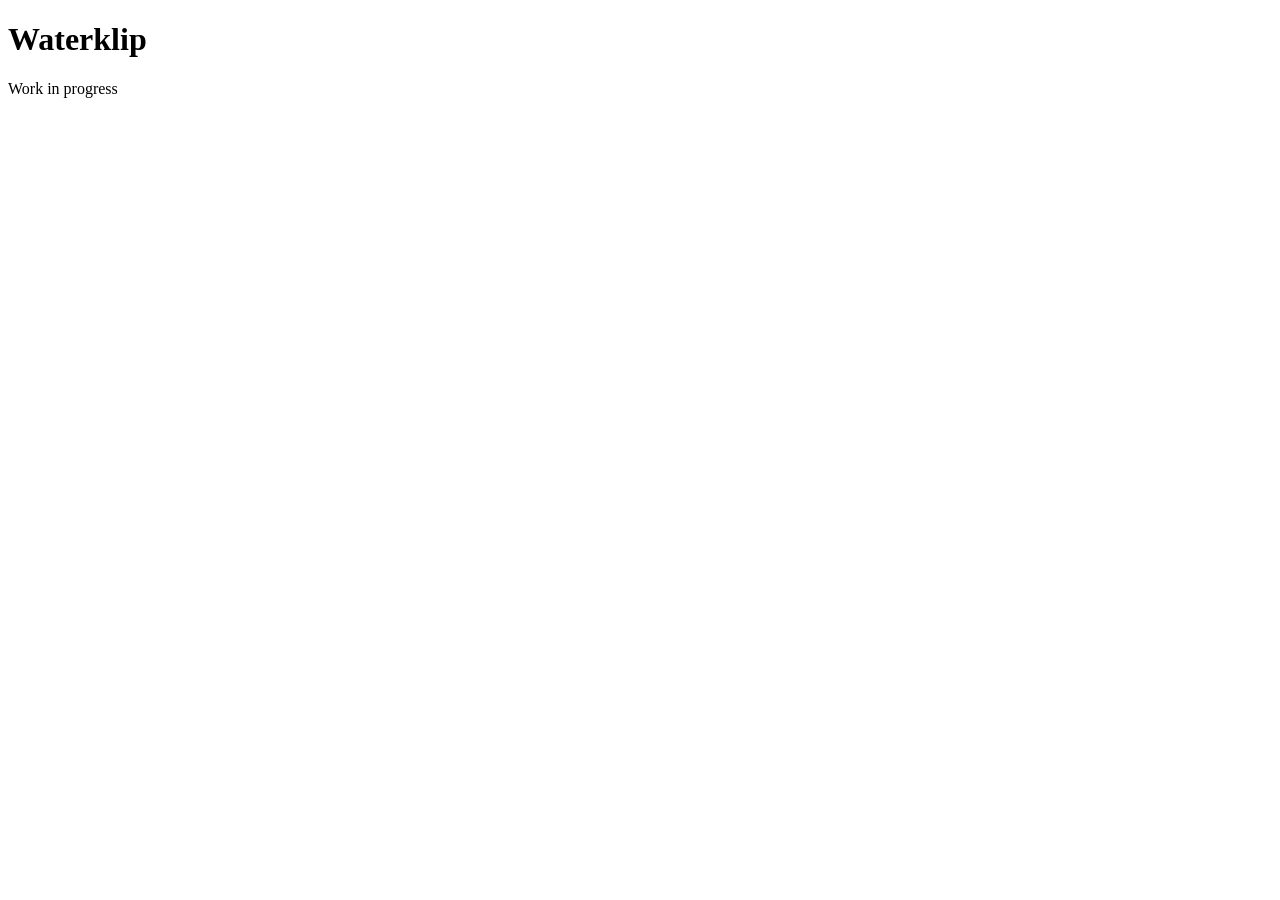
==== index.html @ 40b5c108 "Add initial WIP index page" ====
<!DOCTYPE html>
<html lang="en">
<head>
    <meta charset="UTF-8">
    <meta name="viewport" content="width=device-width, initial-scale=1.0">
    <title>Waterklip</title>
</head>
<body>
    <h1>Waterklip</h1>
    <p>Work in progress</p>
</body>
</html>
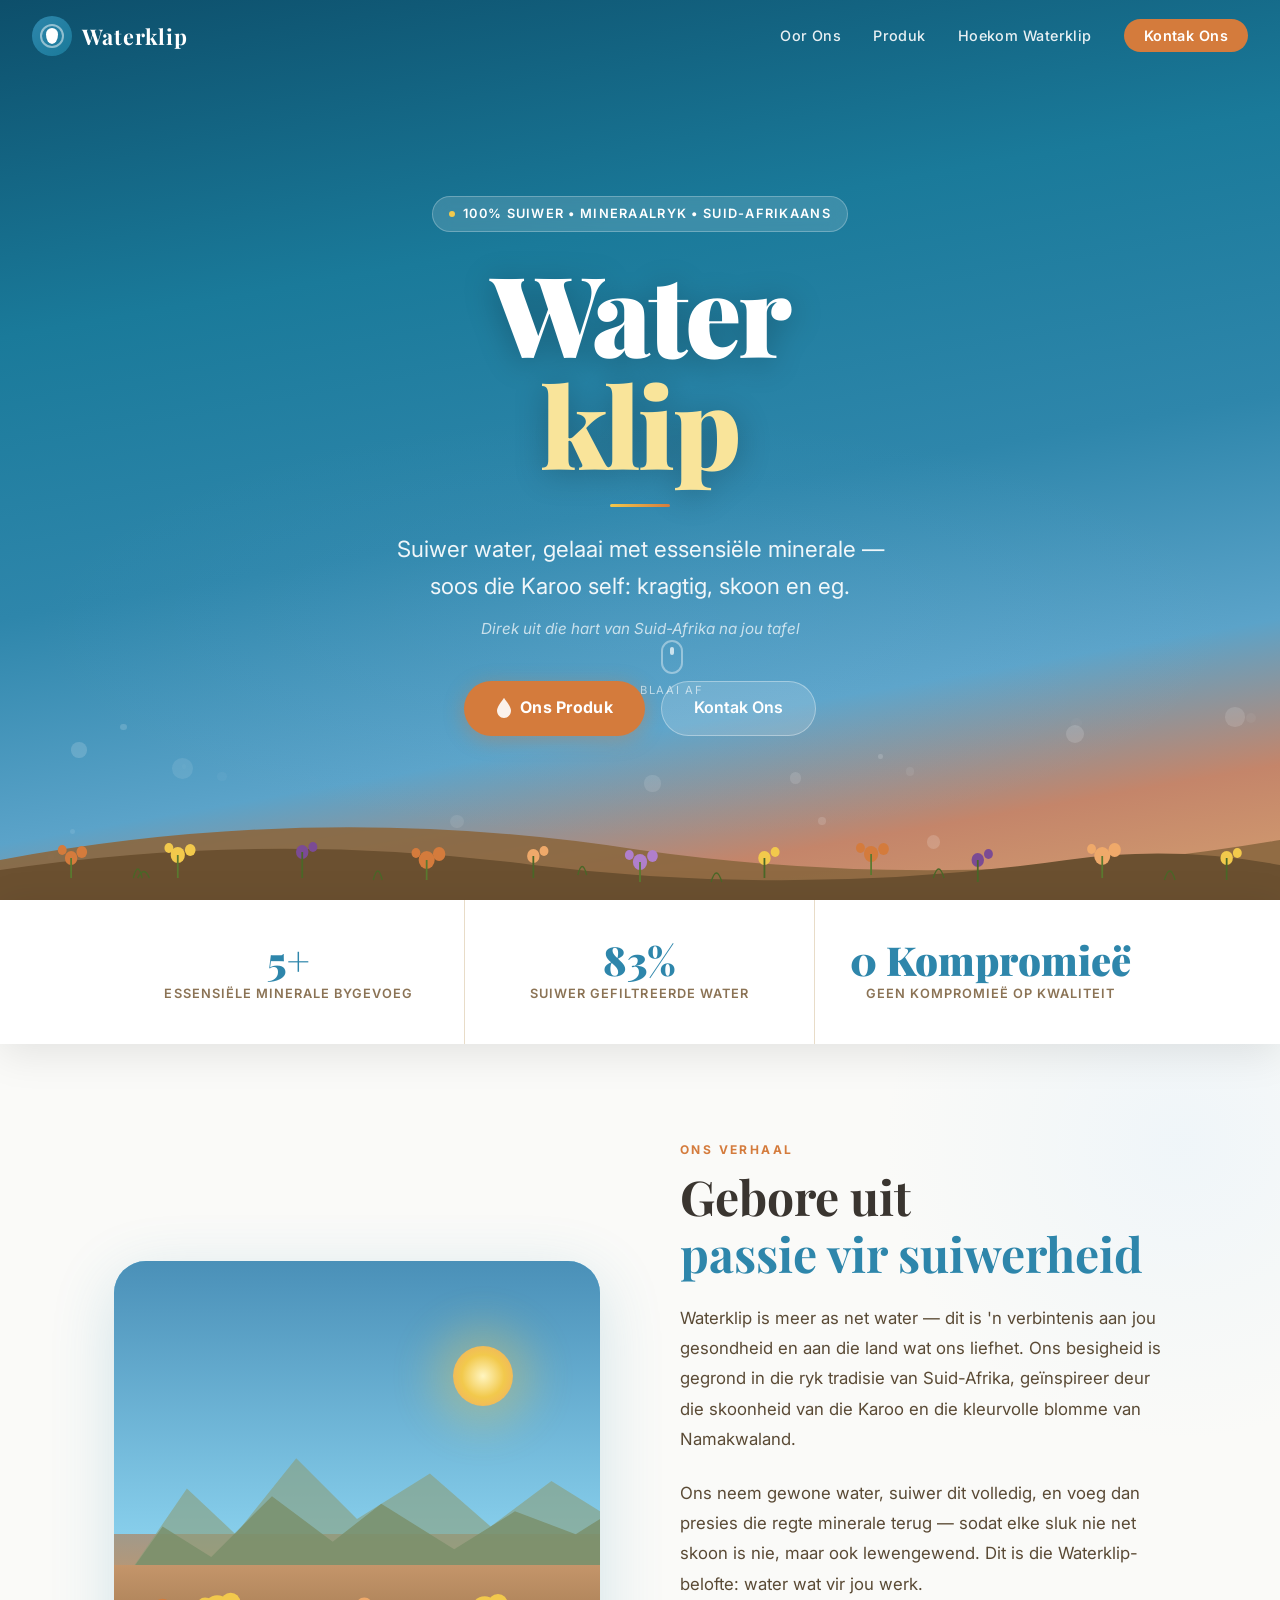
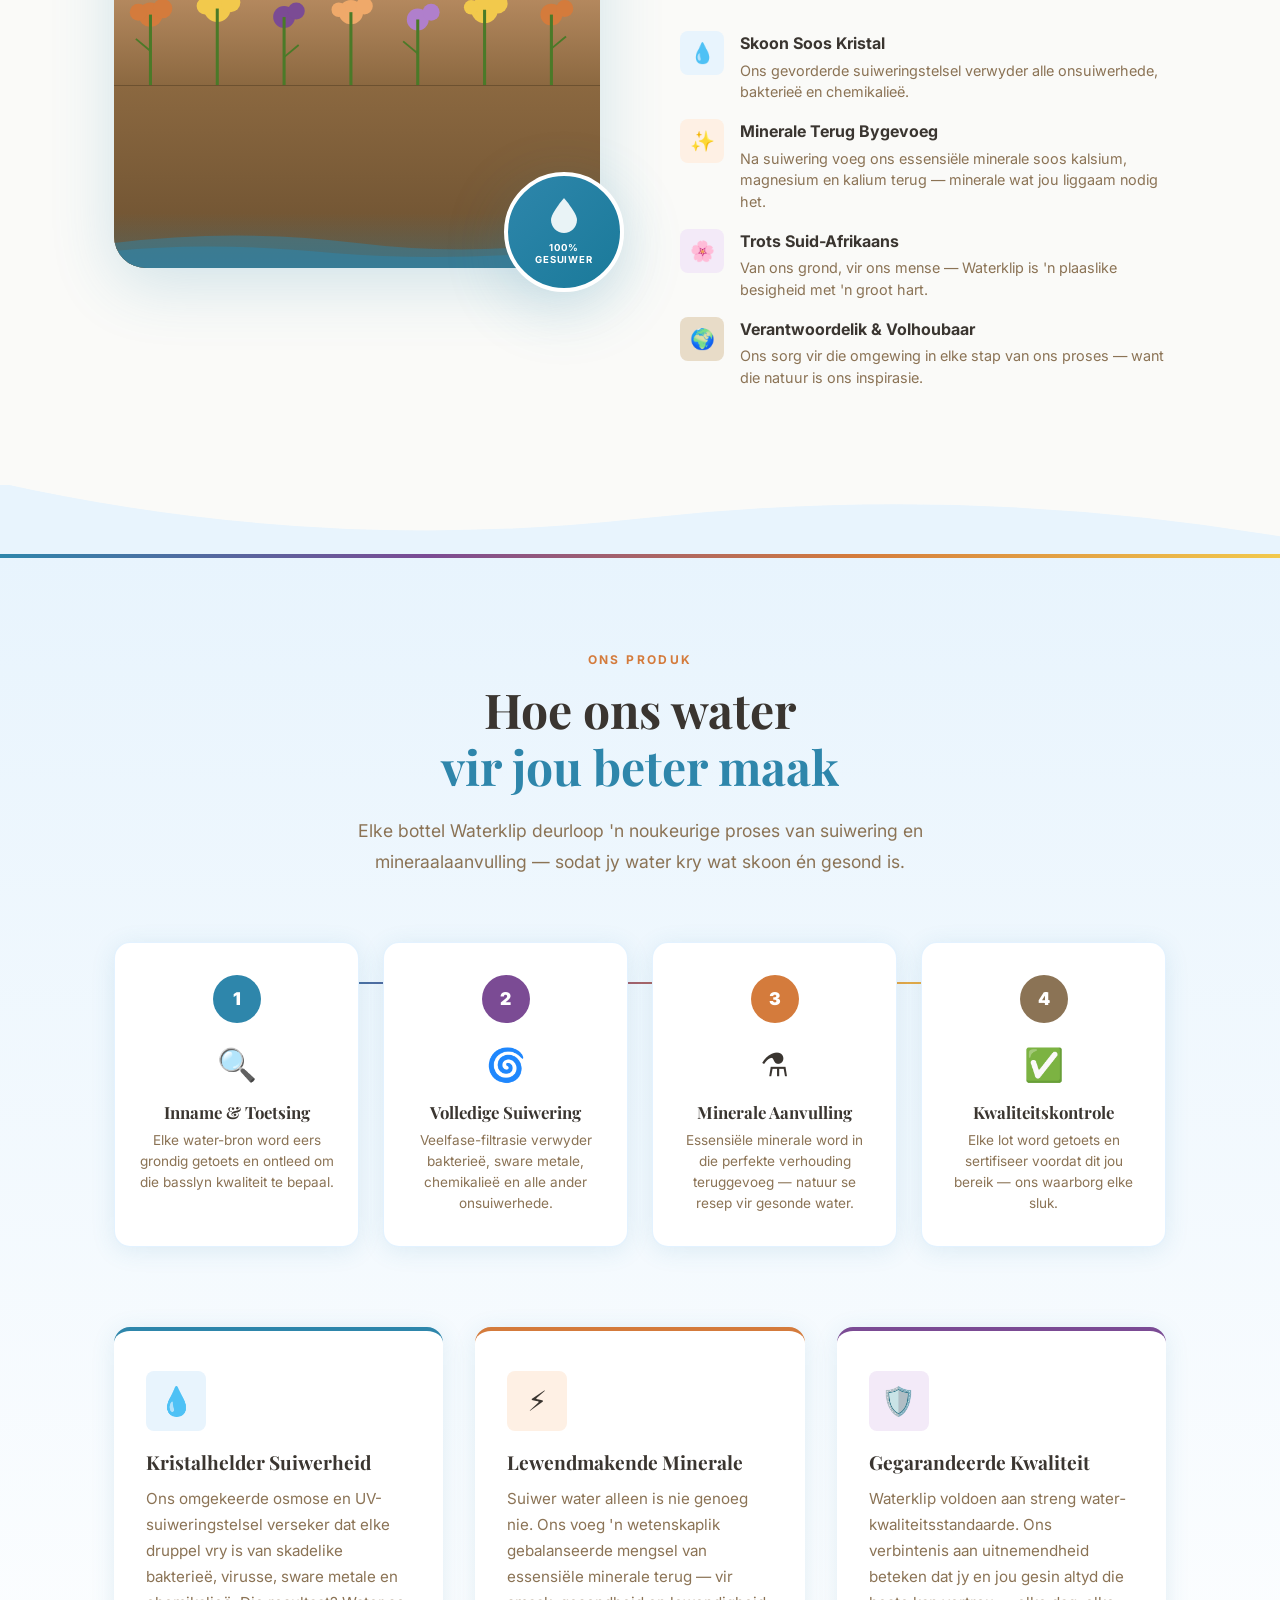
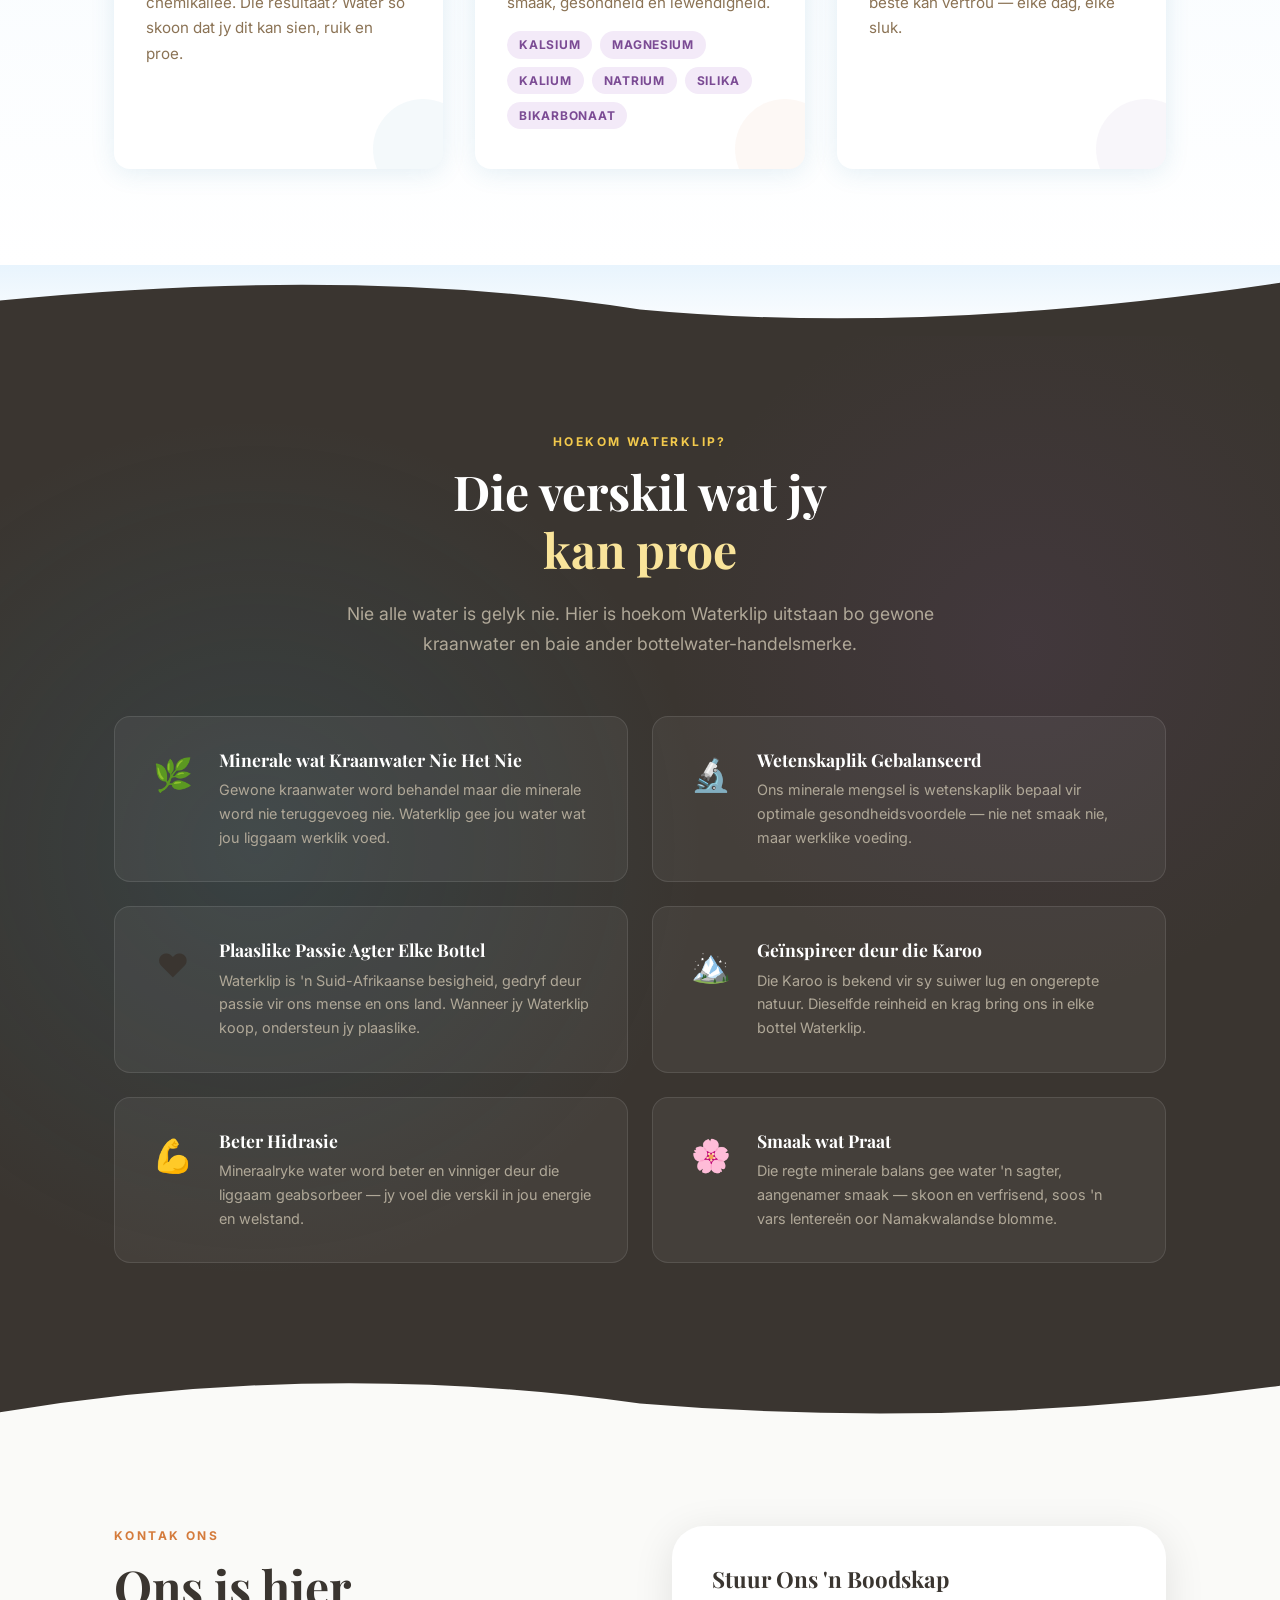
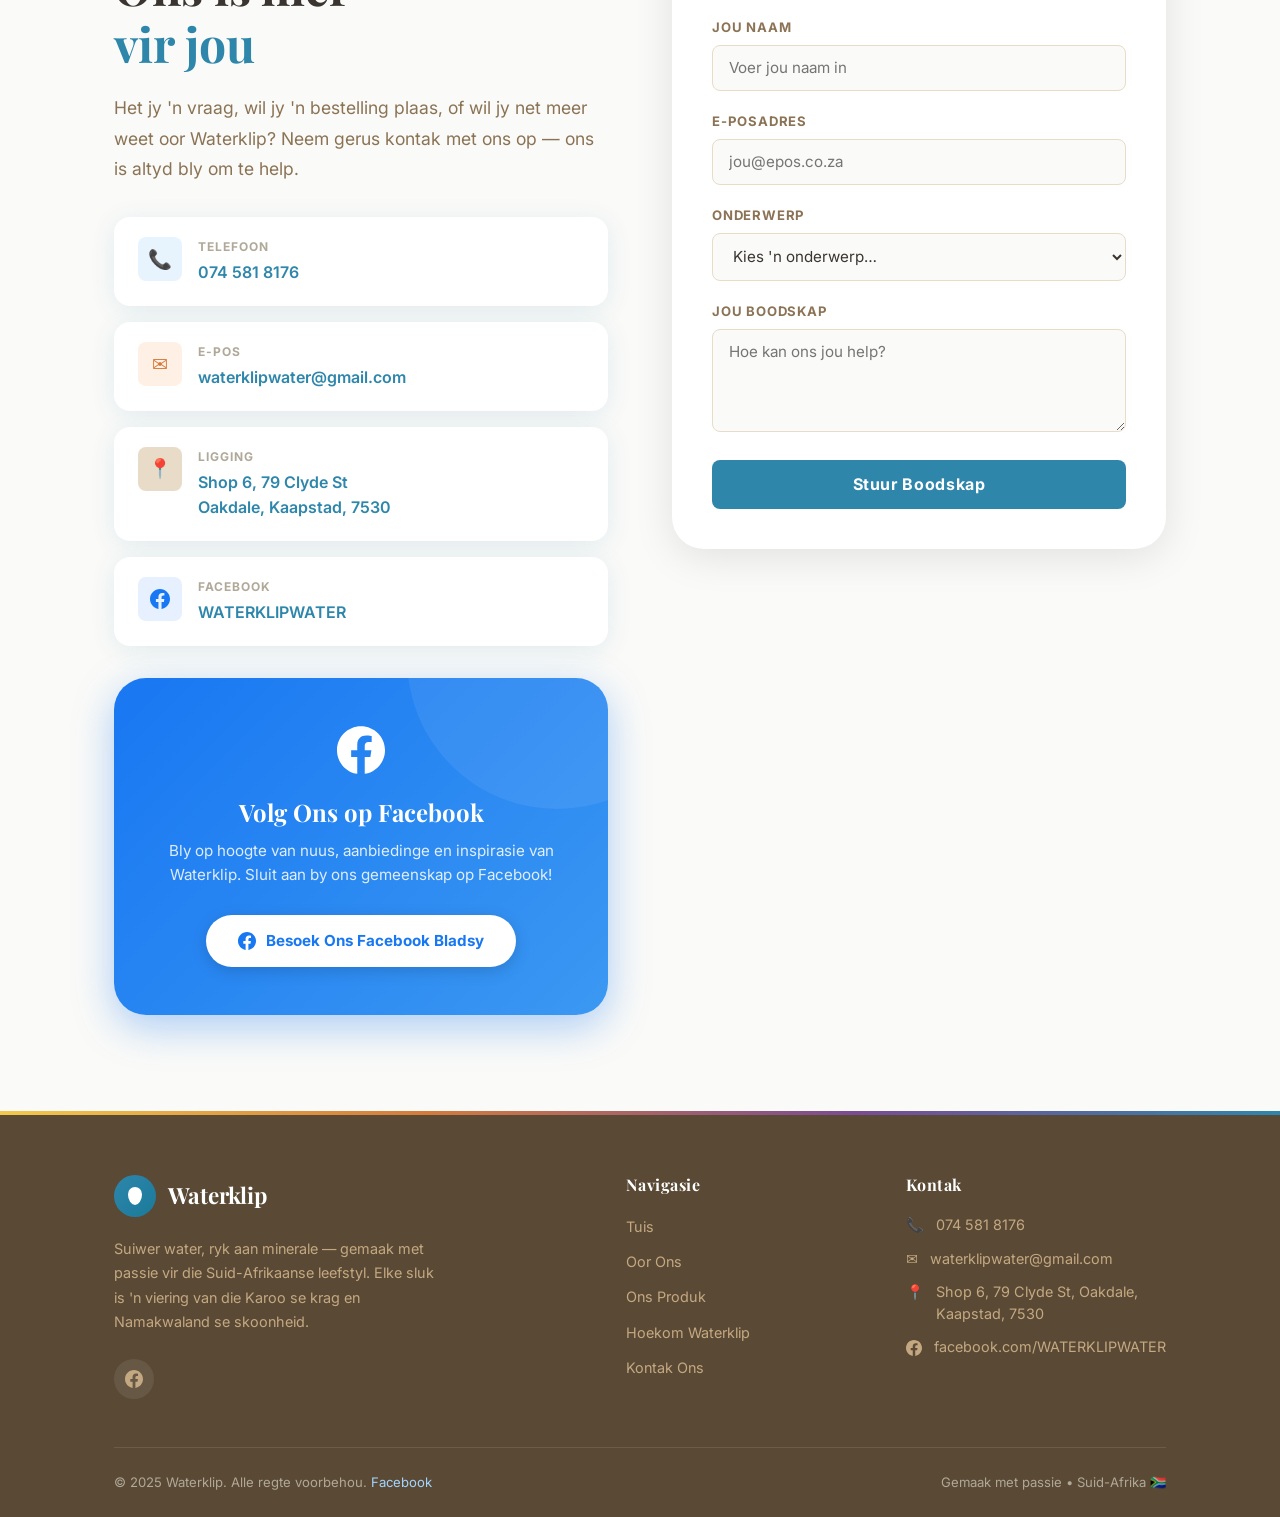
==== commit 44e6580c: "Build first draft of Waterklip website Complete single-page site with Namaqualand/Karoo-inspired des" ====
--- a/index.html
+++ b/index.html
@@ -1,12 +1,900 @@
 <!DOCTYPE html>
-<html lang="en">
+<html lang="af">
 <head>
-    <meta charset="UTF-8">
-    <meta name="viewport" content="width=device-width, initial-scale=1.0">
-    <title>Waterklip</title>
+  <meta charset="UTF-8" />
+  <meta name="viewport" content="width=device-width, initial-scale=1.0" />
+  <meta name="description" content="Waterklip — Suiwer, mineraalryke drinkwater direk uit die hart van Suid-Afrika. Ons suiwer jou water én voeg essensiële minerale terug." />
+  <meta name="keywords" content="Waterklip, suiwer water, drinkwater, mineraalwater, Suid-Afrika" />
+  <meta property="og:title" content="Waterklip — Suiwer Water, Ryk aan Minerale" />
+  <meta property="og:description" content="Suiwer, mineraalryke drinkwater met die skoonheid van die Karoo en Namakwaland in elke sluk." />
+  <meta property="og:type" content="website" />
+  <meta property="og:url" content="https://www.facebook.com/WATERKLIPWATER/" />
+  <title>Waterklip — Suiwer Water, Ryk aan Minerale</title>
+
+  <!-- Google Fonts: Playfair Display + Inter -->
+  <link rel="preconnect" href="https://fonts.googleapis.com" />
+  <link rel="preconnect" href="https://fonts.gstatic.com" crossorigin />
+  <link href="https://fonts.googleapis.com/css2?family=Playfair+Display:wght@700;900&family=Inter:wght@400;500;600;700&display=swap" rel="stylesheet" />
+
+  <link rel="stylesheet" href="styles.css" />
 </head>
+
 <body>
-    <h1>Waterklip</h1>
-    <p>Work in progress</p>
+
+  <!-- ============================================================
+       NAVIGATION
+       ============================================================ -->
+  <header role="banner">
+    <nav class="nav" aria-label="Hoofnavigasie">
+      <a href="#tuis" class="nav-logo" aria-label="Waterklip tuis">
+        <div class="nav-logo-mark" aria-hidden="true">
+          <div class="nav-logo-drop"></div>
+        </div>
+        <span class="nav-logo-text">Waterklip</span>
+      </a>
+
+      <ul class="nav-links" role="list">
+        <li><a href="#oor-ons">Oor Ons</a></li>
+        <li><a href="#produk">Produk</a></li>
+        <li><a href="#hoekom">Hoekom Waterklip</a></li>
+        <li><a href="#kontak" class="nav-cta">Kontak Ons</a></li>
+      </ul>
+
+      <button
+        class="nav-hamburger"
+        aria-label="Maak kieslys oop"
+        aria-expanded="false"
+        aria-controls="nav-drawer"
+      >
+        <span></span>
+        <span></span>
+        <span></span>
+      </button>
+    </nav>
+
+    <!-- Mobile Drawer -->
+    <nav id="nav-drawer" class="nav-drawer" aria-label="Mobiele navigasie" aria-hidden="true">
+      <a href="#tuis">Tuis</a>
+      <a href="#oor-ons">Oor Ons</a>
+      <a href="#produk">Produk</a>
+      <a href="#hoekom">Hoekom Waterklip</a>
+      <a href="#kontak">Kontak Ons</a>
+      <a href="https://www.facebook.com/WATERKLIPWATER/" target="_blank" rel="noopener noreferrer">
+        Facebook ↗
+      </a>
+    </nav>
+    <div class="nav-overlay" aria-hidden="true"></div>
+  </header>
+
+
+  <main id="tuis">
+
+    <!-- ============================================================
+         HERO SECTION
+         ============================================================ -->
+    <section class="hero" aria-labelledby="hero-title">
+      <!-- Karoo sky gradient background -->
+      <div class="hero-bg" aria-hidden="true"></div>
+
+      <!-- Floating water bubbles (JS-generated) -->
+      <div class="hero-particles" aria-hidden="true"></div>
+
+      <!-- Subtle light ripple overlay -->
+      <div class="hero-ripple" aria-hidden="true"></div>
+
+      <!-- Namaqualand flower band at bottom of hero -->
+      <div class="hero-flower-band" aria-hidden="true">
+        <svg viewBox="0 0 1440 180" preserveAspectRatio="none" xmlns="http://www.w3.org/2000/svg">
+          <!-- Ground base -->
+          <path d="M0 140 Q360 80 720 130 Q1080 175 1440 120 L1440 180 L0 180 Z" fill="#8B6840" opacity="0.9"/>
+          <path d="M0 150 Q300 110 600 145 Q900 178 1200 140 Q1320 125 1440 145 L1440 180 L0 180 Z" fill="#6B5030"/>
+
+          <!-- Wildflowers: orange (Namaqua daisies) -->
+          <!-- Row of flowers across the landscape -->
+          <g fill="#D47B3C">
+            <circle cx="80"  cy="138" r="7"/>
+            <circle cx="92"  cy="132" r="6"/>
+            <circle cx="70"  cy="130" r="5"/>
+            <line x1="80"  y1="138" x2="80"  y2="158" stroke="#5A7A30" stroke-width="2"/>
+          </g>
+          <g fill="#F2C94C">
+            <circle cx="200" cy="135" r="8"/>
+            <circle cx="214" cy="130" r="6"/>
+            <circle cx="190" cy="128" r="5"/>
+            <line x1="200" y1="135" x2="200" y2="158" stroke="#5A7A30" stroke-width="2"/>
+          </g>
+          <g fill="#7B4B94">
+            <circle cx="340" cy="132" r="7"/>
+            <circle cx="352" cy="127" r="5"/>
+            <line x1="340" y1="132" x2="340" y2="158" stroke="#4A6828" stroke-width="2"/>
+          </g>
+          <g fill="#D47B3C">
+            <circle cx="480" cy="140" r="9"/>
+            <circle cx="494" cy="134" r="7"/>
+            <circle cx="468" cy="133" r="5"/>
+            <line x1="480" y1="140" x2="480" y2="160" stroke="#5A7A30" stroke-width="2"/>
+          </g>
+          <g fill="#EFA96A">
+            <circle cx="600" cy="136" r="7"/>
+            <circle cx="612" cy="131" r="5"/>
+            <line x1="600" y1="136" x2="600" y2="158" stroke="#4A6828" stroke-width="2"/>
+          </g>
+          <g fill="#B07FCC">
+            <circle cx="720" cy="142" r="8"/>
+            <circle cx="734" cy="136" r="6"/>
+            <circle cx="708" cy="135" r="5"/>
+            <line x1="720" y1="142" x2="720" y2="162" stroke="#5A7A30" stroke-width="2"/>
+          </g>
+          <g fill="#F2C94C">
+            <circle cx="860" cy="138" r="7"/>
+            <circle cx="872" cy="132" r="5"/>
+            <line x1="860" y1="138" x2="860" y2="158" stroke="#4A6828" stroke-width="2"/>
+          </g>
+          <g fill="#D47B3C">
+            <circle cx="980" cy="134" r="8"/>
+            <circle cx="994" cy="129" r="6"/>
+            <circle cx="968" cy="128" r="5"/>
+            <line x1="980" y1="134" x2="980" y2="155" stroke="#5A7A30" stroke-width="2"/>
+          </g>
+          <g fill="#7B4B94">
+            <circle cx="1100" cy="140" r="7"/>
+            <circle cx="1112" cy="134" r="5"/>
+            <line x1="1100" y1="140" x2="1100" y2="162" stroke="#4A6828" stroke-width="2"/>
+          </g>
+          <g fill="#EFA96A">
+            <circle cx="1240" cy="136" r="9"/>
+            <circle cx="1254" cy="130" r="7"/>
+            <circle cx="1228" cy="129" r="5"/>
+            <line x1="1240" y1="136" x2="1240" y2="158" stroke="#5A7A30" stroke-width="2"/>
+          </g>
+          <g fill="#F2C94C">
+            <circle cx="1380" cy="138" r="7"/>
+            <circle cx="1392" cy="133" r="5"/>
+            <line x1="1380" y1="138" x2="1380" y2="160" stroke="#4A6828" stroke-width="2"/>
+          </g>
+
+          <!-- Grass tufts -->
+          <g stroke="#4A6828" stroke-width="1.5" fill="none">
+            <path d="M150 158 Q155 140 160 158"/>
+            <path d="M155 158 Q162 145 168 158"/>
+            <path d="M420 160 Q425 142 430 160"/>
+            <path d="M650 155 Q655 138 660 155"/>
+            <path d="M800 162 Q806 144 812 162"/>
+            <path d="M1050 158 Q1056 140 1062 158"/>
+            <path d="M1310 160 Q1316 142 1322 160"/>
+          </g>
+        </svg>
+      </div>
+
+      <!-- Hero Content -->
+      <div class="hero-content">
+        <div class="hero-badge" aria-label="Tagline">
+          <span class="hero-badge-dot" aria-hidden="true"></span>
+          100% Suiwer &bull; Mineraalryk &bull; Suid-Afrikaans
+        </div>
+
+        <h1 class="hero-title" id="hero-title">
+          Water<span class="hero-title-accent">klip</span>
+        </h1>
+
+        <div class="hero-divider" aria-hidden="true"></div>
+
+        <p class="hero-tagline">
+          Suiwer water, gelaai met essensiële minerale —<br />
+          soos die Karoo self: kragtig, skoon en eg.
+        </p>
+
+        <p class="hero-sub">
+          Direk uit die hart van Suid-Afrika na jou tafel
+        </p>
+
+        <div class="hero-actions">
+          <a href="#produk" class="btn-primary">
+            <!-- water drop SVG icon -->
+            <svg width="16" height="20" viewBox="0 0 16 20" fill="none" aria-hidden="true" xmlns="http://www.w3.org/2000/svg">
+              <path d="M8 0C8 0 1 8.5 1 12.5C1 16.642 4.134 20 8 20C11.866 20 15 16.642 15 12.5C15 8.5 8 0 8 0Z" fill="white" opacity="0.9"/>
+            </svg>
+            Ons Produk
+          </a>
+          <a href="#kontak" class="btn-secondary">
+            Kontak Ons
+          </a>
+        </div>
+      </div>
+
+      <!-- Scroll indicator -->
+      <div class="hero-scroll" aria-hidden="true">
+        <div class="scroll-mouse">
+          <div class="scroll-wheel"></div>
+        </div>
+        <span>Blaai af</span>
+      </div>
+    </section>
+
+
+    <!-- ============================================================
+         STATS BAR
+         ============================================================ -->
+    <section class="stats-bar" aria-label="Sleutelsyfers">
+      <div class="container">
+        <div class="stats-bar-inner stagger">
+          <div class="stat-item reveal">
+            <div class="stat-number">
+              <span data-count="7" data-suffix="+">7+</span>
+            </div>
+            <div class="stat-label">Essensiële Minerale Bygevoeg</div>
+          </div>
+          <div class="stat-item reveal">
+            <div class="stat-number">
+              <span data-count="100" data-suffix="%">100%</span>
+            </div>
+            <div class="stat-label">Suiwer Gefiltreerde Water</div>
+          </div>
+          <div class="stat-item reveal">
+            <div class="stat-number">
+              <span data-count="0" data-suffix=" Kompromieë">0</span>
+            </div>
+            <div class="stat-label">Geen Kompromieë op Kwaliteit</div>
+          </div>
+        </div>
+      </div>
+    </section>
+
+
+    <!-- ============================================================
+         ABOUT / BRAND STORY SECTION
+         ============================================================ -->
+    <section id="oor-ons" class="about" aria-labelledby="about-title">
+      <div class="container">
+        <div class="about-grid">
+
+          <!-- Visual: CSS Karoo landscape art -->
+          <div class="about-visual reveal-left">
+            <div class="about-art" role="img" aria-label="Karoo landskap met Namakwaland blomme — inspirasie agter Waterklip">
+              <div class="about-art-bg">
+                <!-- Sky -->
+                <div class="karoo-sky"></div>
+                <!-- Sun -->
+                <div class="karoo-sun" aria-hidden="true"></div>
+                <!-- Mountains (SVG inline) -->
+                <div class="karoo-mountains" aria-hidden="true">
+                  <svg viewBox="0 0 400 100" preserveAspectRatio="none" xmlns="http://www.w3.org/2000/svg">
+                    <path d="M0 100 L60 30 L100 60 L150 10 L200 50 L260 20 L310 55 L360 25 L400 45 L400 100 Z"
+                          fill="#8B9E7A" opacity="0.6"/>
+                    <path d="M0 100 L40 55 L80 75 L130 35 L180 65 L220 40 L280 70 L330 45 L380 60 L400 50 L400 100 Z"
+                          fill="#7A8F6A" opacity="0.8"/>
+                  </svg>
+                </div>
+                <!-- Plains -->
+                <div class="karoo-plain"></div>
+                <!-- Flower field -->
+                <div class="flowers-field" aria-hidden="true">
+                  <svg viewBox="0 0 400 120" preserveAspectRatio="none" xmlns="http://www.w3.org/2000/svg">
+                    <!-- Flower stems and blooms — Namakwaland daisy colours -->
+                    <!-- Orange flowers -->
+                    <g fill="#D47B3C">
+                      <circle cx="30"  cy="40" r="10"/>
+                      <circle cx="40"  cy="35" r="8"/>
+                      <circle cx="20"  cy="38" r="7"/>
+                      <line x1="30"  y1="40"  x2="30"  y2="100" stroke="#4A7A28" stroke-width="2.5"/>
+                      <line x1="30"  y1="70"  x2="18"  y2="60"  stroke="#4A7A28" stroke-width="1.5"/>
+                    </g>
+                    <g fill="#F2C94C">
+                      <circle cx="85"  cy="35" r="11"/>
+                      <circle cx="96"  cy="30" r="8"/>
+                      <circle cx="75"  cy="33" r="7"/>
+                      <line x1="85"  y1="35"  x2="85"  y2="100" stroke="#4A7A28" stroke-width="2.5"/>
+                    </g>
+                    <g fill="#7B4B94">
+                      <circle cx="140" cy="42" r="9"/>
+                      <circle cx="150" cy="37" r="7"/>
+                      <line x1="140" y1="42"  x2="140" y2="100" stroke="#4A7A28" stroke-width="2.5"/>
+                      <line x1="140" y1="75"  x2="152" y2="65"  stroke="#4A7A28" stroke-width="1.5"/>
+                    </g>
+                    <g fill="#EFA96A">
+                      <circle cx="195" cy="38" r="10"/>
+                      <circle cx="206" cy="33" r="7"/>
+                      <circle cx="185" cy="36" r="6"/>
+                      <line x1="195" y1="38"  x2="195" y2="100" stroke="#4A7A28" stroke-width="2.5"/>
+                    </g>
+                    <g fill="#B07FCC">
+                      <circle cx="250" cy="44" r="9"/>
+                      <circle cx="261" cy="38" r="7"/>
+                      <line x1="250" y1="44"  x2="250" y2="100" stroke="#4A7A28" stroke-width="2.5"/>
+                      <line x1="250" y1="72"  x2="238" y2="62"  stroke="#4A7A28" stroke-width="1.5"/>
+                    </g>
+                    <g fill="#F2C94C">
+                      <circle cx="305" cy="36" r="11"/>
+                      <circle cx="316" cy="31" r="8"/>
+                      <circle cx="294" cy="34" r="6"/>
+                      <line x1="305" y1="36"  x2="305" y2="100" stroke="#4A7A28" stroke-width="2.5"/>
+                    </g>
+                    <g fill="#D47B3C">
+                      <circle cx="360" cy="40" r="9"/>
+                      <circle cx="371" cy="35" r="7"/>
+                      <line x1="360" y1="40"  x2="360" y2="100" stroke="#4A7A28" stroke-width="2.5"/>
+                      <line x1="360" y1="68"  x2="372" y2="58"  stroke="#4A7A28" stroke-width="1.5"/>
+                    </g>
+
+                    <!-- Ground line -->
+                    <rect x="0" y="98" width="400" height="22" fill="#6B5030"/>
+                  </svg>
+                </div>
+
+                <!-- Water stream overlay at bottom of art -->
+                <div style="
+                  position: absolute;
+                  bottom: 0; left: 0; right: 0;
+                  height: 55px;
+                  background: linear-gradient(180deg, transparent, rgba(46,134,171,0.35));
+                  overflow: hidden;
+                " aria-hidden="true">
+                  <svg viewBox="0 0 400 55" preserveAspectRatio="none" style="width:100%;height:100%;" xmlns="http://www.w3.org/2000/svg">
+                    <path d="M0 30 Q100 15 200 30 Q300 45 400 25 L400 55 L0 55 Z" fill="rgba(46,134,171,0.45)"/>
+                    <path d="M0 38 Q80 28 180 40 Q280 50 400 35 L400 55 L0 55 Z" fill="rgba(46,134,171,0.5)"/>
+                  </svg>
+                </div>
+              </div>
+            </div>
+
+            <!-- Water quality badge -->
+            <div class="about-water-badge" aria-label="100% gesuiwer water">
+              <div class="water-badge-icon" aria-hidden="true">
+                <svg width="28" height="36" viewBox="0 0 28 36" fill="none" xmlns="http://www.w3.org/2000/svg" aria-hidden="true">
+                  <path d="M14 0C14 0 1 15 1 22C1 29.18 6.93 35 14 35C21.07 35 27 29.18 27 22C27 15 14 0 14 0Z" fill="white" opacity="0.9"/>
+                </svg>
+              </div>
+              <div class="water-badge-text">100%<br />Gesuiwer</div>
+            </div>
+          </div>
+
+          <!-- Text -->
+          <div class="about-text reveal-right">
+            <p class="section-label">Ons Verhaal</p>
+            <h2 class="section-title" id="about-title">
+              Gebore uit<br /><span>passie vir suiwerheid</span>
+            </h2>
+
+            <p class="about-story">
+              Waterklip is meer as net water — dit is 'n verbintenis aan jou gesondheid en aan die land
+              wat ons liefhet. Ons besigheid is gegrond in die ryk tradisie van Suid-Afrika, geïnspireer
+              deur die skoonheid van die Karoo en die kleurvolle blomme van Namakwaland.
+            </p>
+            <p class="about-story">
+              Ons neem gewone water, suiwer dit volledig, en voeg dan presies die regte minerale terug —
+              sodat elke sluk nie net skoon is nie, maar ook lewengewend. Dit is die Waterklip-belofte:
+              water wat vir jou werk.
+            </p>
+
+            <div class="about-values">
+              <div class="value-item reveal stagger">
+                <div class="value-icon blue" aria-hidden="true">💧</div>
+                <div>
+                  <div class="value-title">Skoon Soos Kristal</div>
+                  <div class="value-desc">Ons gevorderde suiweringstelsel verwyder alle onsuiwerhede, bakterieë en chemikalieë.</div>
+                </div>
+              </div>
+              <div class="value-item reveal stagger">
+                <div class="value-icon orange" aria-hidden="true">✨</div>
+                <div>
+                  <div class="value-title">Minerale Terug Bygevoeg</div>
+                  <div class="value-desc">Na suiwering voeg ons essensiële minerale soos kalsium, magnesium en kalium terug — minerale wat jou liggaam nodig het.</div>
+                </div>
+              </div>
+              <div class="value-item reveal stagger">
+                <div class="value-icon purple" aria-hidden="true">🌸</div>
+                <div>
+                  <div class="value-title">Trots Suid-Afrikaans</div>
+                  <div class="value-desc">Van ons grond, vir ons mense — Waterklip is 'n plaaslike besigheid met 'n groot hart.</div>
+                </div>
+              </div>
+              <div class="value-item reveal stagger">
+                <div class="value-icon earth" aria-hidden="true">🌍</div>
+                <div>
+                  <div class="value-title">Verantwoordelik & Volhoubaar</div>
+                  <div class="value-desc">Ons sorg vir die omgewing in elke stap van ons proses — want die natuur is ons inspirasie.</div>
+                </div>
+              </div>
+            </div>
+          </div>
+
+        </div>
+      </div>
+    </section>
+
+
+    <!-- Wave divider: about → product -->
+    <div class="wave-divider" aria-hidden="true" style="background: var(--off-white); margin-top: -2px;">
+      <svg viewBox="0 0 1440 80" preserveAspectRatio="none" xmlns="http://www.w3.org/2000/svg">
+        <path d="M0 0 Q360 80 720 40 Q1080 0 1440 60 L1440 80 L0 80 Z"
+              fill="#E8F4FD"/>
+      </svg>
+    </div>
+
+
+    <!-- ============================================================
+         PRODUCT SECTION
+         ============================================================ -->
+    <section id="produk" class="product" aria-labelledby="product-title">
+      <div class="container">
+
+        <header class="product-header reveal">
+          <p class="section-label">Ons Produk</p>
+          <h2 class="section-title" id="product-title">
+            Hoe ons water<br /><span>vir jou beter maak</span>
+          </h2>
+          <p class="section-subtitle">
+            Elke bottel Waterklip deurloop 'n noukeurige proses van suiwering en mineraalaanvulling —
+            sodat jy water kry wat skoon én gesond is.
+          </p>
+        </header>
+
+        <!-- 4-step process -->
+        <div class="process-steps stagger" role="list" aria-label="Watersuiweringsproses stappe">
+
+          <div class="step-card reveal" role="listitem">
+            <div class="step-number" aria-hidden="true">1</div>
+            <div class="step-icon" aria-hidden="true">🔍</div>
+            <h3 class="step-title">Inname &amp; Toetsing</h3>
+            <p class="step-desc">
+              Elke water-bron word eers grondig getoets en ontleed om die basslyn kwaliteit te bepaal.
+            </p>
+          </div>
+
+          <div class="step-card reveal" role="listitem">
+            <div class="step-number" aria-hidden="true">2</div>
+            <div class="step-icon" aria-hidden="true">🌀</div>
+            <h3 class="step-title">Volledige Suiwering</h3>
+            <p class="step-desc">
+              Veelfase-filtrasie verwyder bakterieë, sware metale, chemikalieë en alle ander onsuiwerhede.
+            </p>
+          </div>
+
+          <div class="step-card reveal" role="listitem">
+            <div class="step-number" aria-hidden="true">3</div>
+            <div class="step-icon" aria-hidden="true">⚗️</div>
+            <h3 class="step-title">Minerale Aanvulling</h3>
+            <p class="step-desc">
+              Essensiële minerale word in die perfekte verhouding teruggevoeg — natuur se resep vir gesonde water.
+            </p>
+          </div>
+
+          <div class="step-card reveal" role="listitem">
+            <div class="step-number" aria-hidden="true">4</div>
+            <div class="step-icon" aria-hidden="true">✅</div>
+            <h3 class="step-title">Kwaliteitskontrole</h3>
+            <p class="step-desc">
+              Elke lot word getoets en sertifiseer voordat dit jou bereik — ons waarborg elke sluk.
+            </p>
+          </div>
+
+        </div>
+
+        <!-- Feature cards -->
+        <div class="product-features stagger">
+
+          <div class="feature-card reveal">
+            <div class="feature-icon-wrap" aria-hidden="true">💧</div>
+            <h3 class="feature-title">Kristalhelder Suiwerheid</h3>
+            <p class="feature-body">
+              Ons omgekeerde osmose en UV-suiweringstelsel verseker dat elke druppel vry is van skadelike
+              bakterieë, virusse, sware metale en chemikalieë. Die resultaat? Water so skoon dat jy dit
+              kan sien, ruik en proe.
+            </p>
+          </div>
+
+          <div class="feature-card reveal">
+            <div class="feature-icon-wrap" aria-hidden="true">⚡</div>
+            <h3 class="feature-title">Lewendmakende Minerale</h3>
+            <p class="feature-body">
+              Suiwer water alleen is nie genoeg nie. Ons voeg 'n wetenskaplik gebalanseerde mengsel van
+              essensiële minerale terug — vir smaak, gesondheid en lewendigheid.
+            </p>
+            <div class="mineral-tags" role="list" aria-label="Minerale bygevoeg">
+              <span class="mineral-tag" role="listitem">Kalsium</span>
+              <span class="mineral-tag" role="listitem">Magnesium</span>
+              <span class="mineral-tag" role="listitem">Kalium</span>
+              <span class="mineral-tag" role="listitem">Natrium</span>
+              <span class="mineral-tag" role="listitem">Silika</span>
+              <span class="mineral-tag" role="listitem">Bikarbonaат</span>
+            </div>
+          </div>
+
+          <div class="feature-card reveal">
+            <div class="feature-icon-wrap" aria-hidden="true">🛡️</div>
+            <h3 class="feature-title">Gegarandeerde Kwaliteit</h3>
+            <p class="feature-body">
+              Waterklip voldoen aan streng water­kwaliteits­standaarde. Ons verbintenis aan uitnemendheid
+              beteken dat jy en jou gesin altyd die beste kan vertrou — elke dag, elke sluk.
+            </p>
+          </div>
+
+        </div>
+
+      </div>
+    </section>
+
+
+    <!-- Wave divider: product → why -->
+    <div class="wave-divider" aria-hidden="true" style="background: linear-gradient(180deg, var(--blue-light) 0%, var(--white) 100%);">
+      <svg viewBox="0 0 1440 80" preserveAspectRatio="none" xmlns="http://www.w3.org/2000/svg">
+        <path d="M0 40 Q400 0 720 50 Q1040 80 1440 20 L1440 80 L0 80 Z"
+              fill="#3A3530"/>
+      </svg>
+    </div>
+
+
+    <!-- ============================================================
+         WHY WATERKLIP SECTION
+         ============================================================ -->
+    <section id="hoekom" class="why" aria-labelledby="why-title">
+      <div class="container">
+
+        <header class="why-header reveal">
+          <p class="section-label">Hoekom Waterklip?</p>
+          <h2 class="section-title" id="why-title">
+            Die verskil wat jy<br /><span style="color: var(--yellow-light);">kan proe</span>
+          </h2>
+          <p class="section-subtitle">
+            Nie alle water is gelyk nie. Hier is hoekom Waterklip uitstaan bo gewone kraanwater
+            en baie ander bottelwater-handelsmerke.
+          </p>
+        </header>
+
+        <div class="why-grid stagger">
+
+          <div class="why-card reveal">
+            <div class="why-icon" aria-hidden="true">🌿</div>
+            <div>
+              <h3 class="why-card-title">Minerale wat Kraanwater Nie Het Nie</h3>
+              <p class="why-card-body">
+                Gewone kraanwater word behandel maar die minerale word nie teruggevoeg nie. Waterklip
+                gee jou water wat jou liggaam werklik voed.
+              </p>
+            </div>
+          </div>
+
+          <div class="why-card reveal">
+            <div class="why-icon" aria-hidden="true">🔬</div>
+            <div>
+              <h3 class="why-card-title">Wetenskaplik Gebalanseerd</h3>
+              <p class="why-card-body">
+                Ons minerale mengsel is wetenskaplik bepaal vir optimale gesondheidsvoordele —
+                nie net smaak nie, maar werklike voeding.
+              </p>
+            </div>
+          </div>
+
+          <div class="why-card reveal">
+            <div class="why-icon" aria-hidden="true">❤️</div>
+            <div>
+              <h3 class="why-card-title">Plaaslike Passie Agter Elke Bottel</h3>
+              <p class="why-card-body">
+                Waterklip is 'n Suid-Afrikaanse besigheid, gedryf deur passie vir ons mense en
+                ons land. Wanneer jy Waterklip koop, ondersteun jy plaaslike.
+              </p>
+            </div>
+          </div>
+
+          <div class="why-card reveal">
+            <div class="why-icon" aria-hidden="true">🏔️</div>
+            <div>
+              <h3 class="why-card-title">Geïnspireer deur die Karoo</h3>
+              <p class="why-card-body">
+                Die Karoo is bekend vir sy suiwer lug en ongerepte natuur. Dieselfde reinheid en
+                krag bring ons in elke bottel Waterklip.
+              </p>
+            </div>
+          </div>
+
+          <div class="why-card reveal">
+            <div class="why-icon" aria-hidden="true">💪</div>
+            <div>
+              <h3 class="why-card-title">Beter Hidrasie</h3>
+              <p class="why-card-body">
+                Mineraalryke water word beter en vinniger deur die liggaam geabsorbeer —
+                jy voel die verskil in jou energie en welstand.
+              </p>
+            </div>
+          </div>
+
+          <div class="why-card reveal">
+            <div class="why-icon" aria-hidden="true">🌸</div>
+            <div>
+              <h3 class="why-card-title">Smaak wat Praat</h3>
+              <p class="why-card-body">
+                Die regte minerale balans gee water 'n sagter, aangenamer smaak — skoon en
+                verfrisend, soos 'n vars lentereën oor Namakwalandse blomme.
+              </p>
+            </div>
+          </div>
+
+        </div>
+
+      </div>
+    </section>
+
+
+    <!-- Wave divider: why → contact -->
+    <div class="wave-divider" aria-hidden="true" style="background: var(--grey-dark);">
+      <svg viewBox="0 0 1440 80" preserveAspectRatio="none" xmlns="http://www.w3.org/2000/svg">
+        <path d="M0 60 Q360 0 720 50 Q1080 80 1440 30 L1440 80 L0 80 Z"
+              fill="#FAFAF8"/>
+      </svg>
+    </div>
+
+
+    <!-- ============================================================
+         CONTACT SECTION
+         ============================================================ -->
+    <section id="kontak" class="contact" aria-labelledby="contact-title">
+      <div class="container">
+
+        <div class="contact-grid">
+
+          <!-- Contact info + Facebook CTA -->
+          <div class="contact-info reveal-left">
+            <p class="section-label">Kontak Ons</p>
+            <h2 class="section-title" id="contact-title">
+              Ons is hier<br /><span>vir jou</span>
+            </h2>
+            <p class="section-subtitle" style="margin-bottom: 0;">
+              Het jy 'n vraag, wil jy 'n bestelling plaas, of wil jy net meer weet oor Waterklip?
+              Neem gerus kontak met ons op — ons is altyd bly om te help.
+            </p>
+
+            <div class="contact-cards" role="list" aria-label="Kontakbesonderhede">
+
+              <div class="contact-card" role="listitem">
+                <div class="contact-card-icon phone" aria-hidden="true">📞</div>
+                <div>
+                  <div class="contact-card-label">Telefoon</div>
+                  <div class="contact-card-value">
+                    <a href="tel:+27745818176">074 581 8176</a>
+                  </div>
+                </div>
+              </div>
+
+              <div class="contact-card" role="listitem">
+                <div class="contact-card-icon email" aria-hidden="true">✉️</div>
+                <div>
+                  <div class="contact-card-label">E-pos</div>
+                  <div class="contact-card-value">
+                    <a href="mailto:waterklipwater@gmail.com">waterklipwater@gmail.com</a>
+                  </div>
+                </div>
+              </div>
+
+              <div class="contact-card" role="listitem">
+                <div class="contact-card-icon locate" aria-hidden="true">📍</div>
+                <div>
+                  <div class="contact-card-label">Ligging</div>
+                  <div class="contact-card-value">
+                    <a href="https://maps.google.com/?q=Shop+6,+79+Clyde+St,+Oakdale,+Bellville,+7530" target="_blank" rel="noopener noreferrer">
+                      Shop 6, 79 Clyde St<br />Oakdale, Kaapstad, 7530
+                    </a>
+                  </div>
+                </div>
+              </div>
+
+              <div class="contact-card" role="listitem">
+                <div class="contact-card-icon fb" aria-hidden="true">
+                  <svg width="20" height="20" viewBox="0 0 24 24" fill="#1877F2" xmlns="http://www.w3.org/2000/svg" aria-hidden="true">
+                    <path d="M24 12.073c0-6.627-5.373-12-12-12s-12 5.373-12 12c0 5.99 4.388 10.954 10.125 11.854v-8.385H7.078v-3.47h3.047V9.43c0-3.007 1.792-4.669 4.533-4.669 1.312 0 2.686.235 2.686.235v2.953H15.83c-1.491 0-1.956.925-1.956 1.874v2.25h3.328l-.532 3.47h-2.796v8.385C19.612 23.027 24 18.062 24 12.073z"/>
+                  </svg>
+                </div>
+                <div>
+                  <div class="contact-card-label">Facebook</div>
+                  <div class="contact-card-value">
+                    <a href="https://www.facebook.com/WATERKLIPWATER/" target="_blank" rel="noopener noreferrer">
+                      WATERKLIPWATER
+                    </a>
+                  </div>
+                </div>
+              </div>
+
+            </div>
+
+            <!-- Facebook CTA card -->
+            <div class="fb-cta-card reveal" style="margin-top: 2rem;">
+              <div class="fb-logo" aria-hidden="true">
+                <svg width="48" height="48" viewBox="0 0 24 24" fill="white" xmlns="http://www.w3.org/2000/svg" aria-hidden="true">
+                  <path d="M24 12.073c0-6.627-5.373-12-12-12s-12 5.373-12 12c0 5.99 4.388 10.954 10.125 11.854v-8.385H7.078v-3.47h3.047V9.43c0-3.007 1.792-4.669 4.533-4.669 1.312 0 2.686.235 2.686.235v2.953H15.83c-1.491 0-1.956.925-1.956 1.874v2.25h3.328l-.532 3.47h-2.796v8.385C19.612 23.027 24 18.062 24 12.073z"/>
+                </svg>
+              </div>
+              <h3 class="fb-cta-title">Volg Ons op Facebook</h3>
+              <p class="fb-cta-body">
+                Bly op hoogte van nuus, aanbiedinge en inspirasie van Waterklip.
+                Sluit aan by ons gemeenskap op Facebook!
+              </p>
+              <a
+                href="https://www.facebook.com/WATERKLIPWATER/"
+                target="_blank"
+                rel="noopener noreferrer"
+                class="btn-fb"
+                aria-label="Besoek Waterklip op Facebook (maak in nuwe oortjie oop)"
+              >
+                <svg width="18" height="18" viewBox="0 0 24 24" fill="#1877F2" xmlns="http://www.w3.org/2000/svg" aria-hidden="true">
+                  <path d="M24 12.073c0-6.627-5.373-12-12-12s-12 5.373-12 12c0 5.99 4.388 10.954 10.125 11.854v-8.385H7.078v-3.47h3.047V9.43c0-3.007 1.792-4.669 4.533-4.669 1.312 0 2.686.235 2.686.235v2.953H15.83c-1.491 0-1.956.925-1.956 1.874v2.25h3.328l-.532 3.47h-2.796v8.385C19.612 23.027 24 18.062 24 12.073z"/>
+                </svg>
+                Besoek Ons Facebook Bladsy
+              </a>
+            </div>
+          </div>
+
+          <!-- Contact form -->
+          <div class="reveal-right">
+            <div class="contact-form-wrap">
+              <h3 class="form-title">Stuur Ons 'n Boodskap</h3>
+
+              <form id="contact-form" novalidate aria-label="Kontakvorm">
+                <div class="form-group">
+                  <label for="naam">Jou Naam</label>
+                  <input
+                    type="text"
+                    id="naam"
+                    name="naam"
+                    placeholder="Voer jou naam in"
+                    autocomplete="name"
+                    required
+                    aria-required="true"
+                  />
+                </div>
+
+                <div class="form-group">
+                  <label for="epos">E-posadres</label>
+                  <input
+                    type="email"
+                    id="epos"
+                    name="epos"
+                    placeholder="jou@epos.co.za"
+                    autocomplete="email"
+                    required
+                    aria-required="true"
+                  />
+                </div>
+
+                <div class="form-group">
+                  <label for="onderwerp">Onderwerp</label>
+                  <select id="onderwerp" name="onderwerp">
+                    <option value="">Kies 'n onderwerp…</option>
+                    <option value="bestelling">Bestelling plaas</option>
+                    <option value="navraag">Algemene navraag</option>
+                    <option value="pryse">Pryse &amp; beskikbaarheid</option>
+                    <option value="ander">Ander</option>
+                  </select>
+                </div>
+
+                <div class="form-group">
+                  <label for="boodskap">Jou Boodskap</label>
+                  <textarea
+                    id="boodskap"
+                    name="boodskap"
+                    placeholder="Hoe kan ons jou help?"
+                    rows="4"
+                    required
+                    aria-required="true"
+                  ></textarea>
+                </div>
+
+                <button type="submit" class="btn-submit">
+                  Stuur Boodskap
+                </button>
+              </form>
+
+              <!-- Success message shown after submission -->
+              <div id="form-success" class="form-success" role="alert" aria-live="polite">
+                <div class="success-icon" aria-hidden="true">💧</div>
+                <h4>Dankie vir jou boodskap!</h4>
+                <p>Ons sal jou so gou moontlik kontak. Geniet 'n glas Waterklip terwyl jy wag!</p>
+              </div>
+            </div>
+          </div>
+
+        </div>
+      </div>
+    </section>
+
+  </main>
+
+
+  <!-- ============================================================
+       FOOTER
+       ============================================================ -->
+  <footer class="footer" role="contentinfo">
+    <div class="container">
+      <div class="footer-grid">
+
+        <!-- Brand -->
+        <div>
+          <div class="footer-brand-logo">
+            <div class="footer-logo-mark" aria-hidden="true">
+              <div class="drop"></div>
+            </div>
+            <span class="footer-brand-name">Waterklip</span>
+          </div>
+          <p class="footer-tagline">
+            Suiwer water, ryk aan minerale — gemaak met passie vir die Suid-Afrikaanse leefstyl.
+            Elke sluk is 'n viering van die Karoo se krag en Namakwaland se skoonheid.
+          </p>
+          <div class="footer-social" aria-label="Sosiale media skakels">
+            <a
+              href="https://www.facebook.com/WATERKLIPWATER/"
+              target="_blank"
+              rel="noopener noreferrer"
+              aria-label="Waterklip op Facebook"
+            >
+              <svg width="18" height="18" viewBox="0 0 24 24" fill="currentColor" xmlns="http://www.w3.org/2000/svg" aria-hidden="true">
+                <path d="M24 12.073c0-6.627-5.373-12-12-12s-12 5.373-12 12c0 5.99 4.388 10.954 10.125 11.854v-8.385H7.078v-3.47h3.047V9.43c0-3.007 1.792-4.669 4.533-4.669 1.312 0 2.686.235 2.686.235v2.953H15.83c-1.491 0-1.956.925-1.956 1.874v2.25h3.328l-.532 3.47h-2.796v8.385C19.612 23.027 24 18.062 24 12.073z"/>
+              </svg>
+            </a>
+          </div>
+        </div>
+
+        <!-- Quick links -->
+        <nav aria-label="Vinnige skakels">
+          <h4 class="footer-col-title">Navigasie</h4>
+          <ul class="footer-links" role="list">
+            <li><a href="#tuis">Tuis</a></li>
+            <li><a href="#oor-ons">Oor Ons</a></li>
+            <li><a href="#produk">Ons Produk</a></li>
+            <li><a href="#hoekom">Hoekom Waterklip</a></li>
+            <li><a href="#kontak">Kontak Ons</a></li>
+          </ul>
+        </nav>
+
+        <!-- Contact details -->
+        <div>
+          <h4 class="footer-col-title">Kontak</h4>
+
+          <div class="footer-contact-item">
+            <span aria-hidden="true">📞</span>
+            <span><a href="tel:+27745818176">074 581 8176</a></span>
+          </div>
+
+          <div class="footer-contact-item">
+            <span aria-hidden="true">✉️</span>
+            <span><a href="mailto:waterklipwater@gmail.com">waterklipwater@gmail.com</a></span>
+          </div>
+
+          <div class="footer-contact-item">
+            <span aria-hidden="true">📍</span>
+            <span>
+              <a href="https://maps.google.com/?q=Shop+6,+79+Clyde+St,+Oakdale,+Bellville,+7530" target="_blank" rel="noopener noreferrer">
+                Shop 6, 79 Clyde St, Oakdale, Kaapstad, 7530
+              </a>
+            </span>
+          </div>
+
+          <div class="footer-contact-item">
+            <span aria-hidden="true">
+              <svg width="16" height="16" viewBox="0 0 24 24" fill="currentColor" xmlns="http://www.w3.org/2000/svg" aria-hidden="true" style="vertical-align:middle; color: var(--earth-tan);">
+                <path d="M24 12.073c0-6.627-5.373-12-12-12s-12 5.373-12 12c0 5.99 4.388 10.954 10.125 11.854v-8.385H7.078v-3.47h3.047V9.43c0-3.007 1.792-4.669 4.533-4.669 1.312 0 2.686.235 2.686.235v2.953H15.83c-1.491 0-1.956.925-1.956 1.874v2.25h3.328l-.532 3.47h-2.796v8.385C19.612 23.027 24 18.062 24 12.073z"/>
+              </svg>
+            </span>
+            <span>
+              <a href="https://www.facebook.com/WATERKLIPWATER/" target="_blank" rel="noopener noreferrer">
+                facebook.com/WATERKLIPWATER
+              </a>
+            </span>
+          </div>
+        </div>
+
+      </div>
+
+      <!-- Bottom bar -->
+      <div class="footer-bottom">
+        <p class="footer-copy">
+          &copy; 2025 Waterklip. Alle regte voorbehou.
+          <a href="https://www.facebook.com/WATERKLIPWATER/" target="_blank" rel="noopener noreferrer">Facebook</a>
+        </p>
+        <p class="footer-made">
+          Gemaak met passie &bull; Suid-Afrika 🇿🇦
+        </p>
+      </div>
+    </div>
+  </footer>
+
+  <script src="script.js" defer></script>
 </body>
 </html>
--- a/styles.css
+++ b/styles.css
@@ -0,0 +1,1675 @@
+/* ============================================================
+   WATERKLIP — STYLES.CSS
+   Design Language: Namaqualand flowers + Karoo landscape + Fresh water
+   ============================================================ */
+
+/* ---------- CUSTOM PROPERTIES ---------- */
+:root {
+  /* Water Blues */
+  --blue-deep:    #2E86AB;
+  --blue-mid:     #A3D5FF;
+  --blue-light:   #E8F4FD;
+  --blue-teal:    #1A7A9A;
+
+  /* Namaqualand Accent */
+  --orange:       #D47B3C;
+  --orange-light: #EFA96A;
+  --purple:       #7B4B94;
+  --purple-light: #B07FCC;
+  --yellow:       #F2C94C;
+  --yellow-light: #F9E49A;
+
+  /* Karoo Earth */
+  --earth-tan:    #C4A882;
+  --earth-brown:  #8B7355;
+  --earth-cream:  #E8DCC8;
+  --earth-dark:   #5A4A35;
+
+  /* Neutrals */
+  --white:        #FFFFFF;
+  --off-white:    #FAFAF8;
+  --grey-soft:    #F0EDE8;
+  --grey-mid:     #B0A898;
+  --grey-dark:    #3A3530;
+
+  /* Typography */
+  --font-display: 'Playfair Display', Georgia, 'Times New Roman', serif;
+  --font-body:    'Inter', 'Segoe UI', system-ui, sans-serif;
+
+  /* Spacing */
+  --section-pad:  6rem 2rem;
+  --radius-sm:    0.5rem;
+  --radius-md:    1rem;
+  --radius-lg:    2rem;
+
+  /* Shadows */
+  --shadow-soft:  0 4px 24px rgba(46, 134, 171, 0.12);
+  --shadow-card:  0 8px 40px rgba(0, 0, 0, 0.10);
+  --shadow-lift:  0 16px 64px rgba(46, 134, 171, 0.20);
+}
+
+/* ---------- RESET & BASE ---------- */
+*, *::before, *::after {
+  box-sizing: border-box;
+  margin: 0;
+  padding: 0;
+}
+
+html {
+  scroll-behavior: smooth;
+  font-size: 16px;
+}
+
+body {
+  font-family: var(--font-body);
+  color: var(--grey-dark);
+  background: var(--off-white);
+  overflow-x: hidden;
+  line-height: 1.6;
+}
+
+img {
+  max-width: 100%;
+  display: block;
+}
+
+a {
+  color: inherit;
+  text-decoration: none;
+}
+
+/* ---------- UTILITY ---------- */
+.container {
+  max-width: 1100px;
+  margin: 0 auto;
+  padding: 0 1.5rem;
+}
+
+.visually-hidden {
+  position: absolute;
+  width: 1px;
+  height: 1px;
+  overflow: hidden;
+  clip: rect(0 0 0 0);
+}
+
+/* ---------- TYPOGRAPHY ---------- */
+h1, h2, h3, h4 {
+  font-family: var(--font-display);
+  line-height: 1.2;
+  font-weight: 700;
+}
+
+.section-label {
+  font-size: 0.75rem;
+  font-weight: 700;
+  letter-spacing: 0.2em;
+  text-transform: uppercase;
+  color: var(--orange);
+  margin-bottom: 0.75rem;
+}
+
+.section-title {
+  font-size: clamp(2rem, 4vw, 3rem);
+  color: var(--grey-dark);
+  margin-bottom: 1.25rem;
+}
+
+.section-title span {
+  color: var(--blue-deep);
+}
+
+.section-subtitle {
+  font-size: 1.1rem;
+  color: var(--earth-brown);
+  max-width: 600px;
+  line-height: 1.75;
+}
+
+/* ============================================================
+   NAVIGATION
+   ============================================================ */
+.nav {
+  position: fixed;
+  top: 0;
+  left: 0;
+  right: 0;
+  z-index: 100;
+  padding: 1rem 2rem;
+  display: flex;
+  align-items: center;
+  justify-content: space-between;
+  transition: background 0.3s ease, box-shadow 0.3s ease, padding 0.3s ease;
+}
+
+.nav.scrolled {
+  background: rgba(255, 255, 255, 0.96);
+  backdrop-filter: blur(12px);
+  box-shadow: 0 2px 20px rgba(0, 0, 0, 0.08);
+  padding: 0.65rem 2rem;
+}
+
+.nav-logo {
+  display: flex;
+  align-items: center;
+  gap: 0.6rem;
+}
+
+.nav-logo-mark {
+  width: 40px;
+  height: 40px;
+  background: linear-gradient(135deg, var(--blue-deep), var(--blue-teal));
+  border-radius: 50%;
+  display: flex;
+  align-items: center;
+  justify-content: center;
+  position: relative;
+  overflow: hidden;
+}
+
+/* Animated water ripple in logo */
+.nav-logo-mark::after {
+  content: '';
+  position: absolute;
+  width: 24px;
+  height: 24px;
+  border-radius: 50%;
+  border: 2px solid rgba(255, 255, 255, 0.5);
+  animation: ripple-logo 2s infinite ease-out;
+}
+
+@keyframes ripple-logo {
+  0%   { transform: scale(0.4); opacity: 1; }
+  100% { transform: scale(1.6); opacity: 0; }
+}
+
+.nav-logo-drop {
+  width: 12px;
+  height: 16px;
+  background: white;
+  border-radius: 50% 50% 50% 50% / 60% 60% 40% 40%;
+  transform: rotate(180deg);
+  position: relative;
+  z-index: 1;
+}
+
+.nav-logo-text {
+  font-family: var(--font-display);
+  font-size: 1.35rem;
+  font-weight: 700;
+  color: var(--white);
+  letter-spacing: 0.04em;
+  transition: color 0.3s;
+}
+
+.nav.scrolled .nav-logo-text {
+  color: var(--blue-deep);
+}
+
+.nav-links {
+  display: flex;
+  gap: 2rem;
+  list-style: none;
+  align-items: center;
+}
+
+.nav-links a {
+  font-size: 0.9rem;
+  font-weight: 500;
+  color: rgba(255, 255, 255, 0.9);
+  letter-spacing: 0.03em;
+  transition: color 0.2s;
+  position: relative;
+}
+
+.nav-links a::after {
+  content: '';
+  position: absolute;
+  bottom: -3px;
+  left: 0;
+  width: 0;
+  height: 2px;
+  background: var(--yellow);
+  transition: width 0.25s ease;
+}
+
+.nav-links a:hover::after { width: 100%; }
+
+.nav.scrolled .nav-links a {
+  color: var(--grey-dark);
+}
+
+.nav-cta {
+  background: var(--orange) !important;
+  color: var(--white) !important;
+  padding: 0.5rem 1.25rem;
+  border-radius: 2rem;
+  font-weight: 600 !important;
+  transition: background 0.2s, transform 0.2s !important;
+}
+
+.nav-cta:hover {
+  background: var(--orange-light) !important;
+  transform: translateY(-1px);
+}
+
+.nav-cta::after { display: none !important; }
+
+/* Hamburger */
+.nav-hamburger {
+  display: none;
+  flex-direction: column;
+  gap: 5px;
+  cursor: pointer;
+  padding: 4px;
+  background: none;
+  border: none;
+}
+
+.nav-hamburger span {
+  display: block;
+  width: 24px;
+  height: 2px;
+  background: white;
+  border-radius: 2px;
+  transition: background 0.3s, transform 0.3s, opacity 0.3s;
+}
+
+.nav.scrolled .nav-hamburger span {
+  background: var(--grey-dark);
+}
+
+.nav-hamburger.open span:nth-child(1) { transform: translateY(7px) rotate(45deg); }
+.nav-hamburger.open span:nth-child(2) { opacity: 0; }
+.nav-hamburger.open span:nth-child(3) { transform: translateY(-7px) rotate(-45deg); }
+
+/* Mobile nav drawer */
+.nav-drawer {
+  display: none;
+  position: fixed;
+  top: 0;
+  right: 0;
+  width: min(320px, 85vw);
+  height: 100vh;
+  background: var(--white);
+  z-index: 99;
+  padding: 5rem 2rem 2rem;
+  flex-direction: column;
+  gap: 1.5rem;
+  box-shadow: -8px 0 40px rgba(0,0,0,0.15);
+  transform: translateX(100%);
+  transition: transform 0.35s cubic-bezier(0.4, 0, 0.2, 1);
+}
+
+.nav-drawer.open {
+  transform: translateX(0);
+}
+
+.nav-drawer a {
+  font-size: 1.15rem;
+  font-weight: 600;
+  color: var(--grey-dark);
+  padding: 0.5rem 0;
+  border-bottom: 1px solid var(--earth-cream);
+}
+
+.nav-overlay {
+  display: none;
+  position: fixed;
+  inset: 0;
+  background: rgba(0,0,0,0.4);
+  z-index: 98;
+  opacity: 0;
+  transition: opacity 0.3s;
+}
+
+.nav-overlay.open {
+  opacity: 1;
+}
+
+/* ============================================================
+   HERO SECTION
+   ============================================================ */
+.hero {
+  min-height: 100vh;
+  position: relative;
+  display: flex;
+  align-items: center;
+  justify-content: center;
+  text-align: center;
+  overflow: hidden;
+  padding: 6rem 1.5rem 4rem;
+}
+
+/* Karoo sky gradient background */
+.hero-bg {
+  position: absolute;
+  inset: 0;
+  background: linear-gradient(
+    170deg,
+    #0D4F6B 0%,
+    #1A7A9A 30%,
+    #2E86AB 55%,
+    #5BA3C9 75%,
+    #C4856A 88%,
+    #D4A070 100%
+  );
+  z-index: 0;
+}
+
+/* Animated floating particles (water bubbles) */
+.hero-particles {
+  position: absolute;
+  inset: 0;
+  z-index: 1;
+  pointer-events: none;
+}
+
+.particle {
+  position: absolute;
+  border-radius: 50%;
+  background: rgba(255, 255, 255, 0.15);
+  animation: float-up linear infinite;
+}
+
+@keyframes float-up {
+  0%   { transform: translateY(0) translateX(0) scale(1);   opacity: 0.6; }
+  50%  { transform: translateY(-40vh) translateX(20px) scale(1.1); opacity: 0.3; }
+  100% { transform: translateY(-90vh) translateX(-10px) scale(0.8); opacity: 0; }
+}
+
+/* Namaqualand flower silhouette band at the bottom */
+.hero-flower-band {
+  position: absolute;
+  bottom: 0;
+  left: 0;
+  right: 0;
+  height: 180px;
+  z-index: 2;
+  overflow: hidden;
+}
+
+.hero-flower-band svg {
+  width: 100%;
+  height: 100%;
+  display: block;
+}
+
+/* Animated water ripple overlay */
+.hero-ripple {
+  position: absolute;
+  inset: 0;
+  z-index: 1;
+  pointer-events: none;
+  background:
+    radial-gradient(ellipse 80% 40% at 50% 70%, rgba(163, 213, 255, 0.08) 0%, transparent 60%);
+}
+
+/* Content */
+.hero-content {
+  position: relative;
+  z-index: 3;
+  max-width: 820px;
+}
+
+.hero-badge {
+  display: inline-flex;
+  align-items: center;
+  gap: 0.5rem;
+  background: rgba(255, 255, 255, 0.15);
+  backdrop-filter: blur(8px);
+  border: 1px solid rgba(255, 255, 255, 0.25);
+  border-radius: 2rem;
+  padding: 0.4rem 1rem;
+  font-size: 0.8rem;
+  font-weight: 600;
+  color: var(--white);
+  letter-spacing: 0.1em;
+  text-transform: uppercase;
+  margin-bottom: 1.5rem;
+  animation: fade-up 0.8s ease both;
+}
+
+.hero-badge-dot {
+  width: 6px;
+  height: 6px;
+  border-radius: 50%;
+  background: var(--yellow);
+  animation: pulse 2s infinite;
+}
+
+@keyframes pulse {
+  0%, 100% { opacity: 1; }
+  50%       { opacity: 0.4; }
+}
+
+.hero-title {
+  font-family: var(--font-display);
+  font-size: clamp(3.5rem, 9vw, 7rem);
+  font-weight: 900;
+  color: var(--white);
+  letter-spacing: -0.02em;
+  line-height: 1.0;
+  margin-bottom: 0.25rem;
+  animation: fade-up 0.8s 0.15s ease both;
+  text-shadow: 0 4px 32px rgba(0, 0, 0, 0.25);
+}
+
+.hero-title-accent {
+  color: var(--yellow-light);
+  display: block;
+}
+
+.hero-divider {
+  width: 60px;
+  height: 3px;
+  background: linear-gradient(90deg, var(--yellow), var(--orange));
+  border-radius: 2px;
+  margin: 1.5rem auto;
+  animation: fade-up 0.8s 0.25s ease both;
+}
+
+.hero-tagline {
+  font-size: clamp(1.1rem, 2.5vw, 1.4rem);
+  color: rgba(255, 255, 255, 0.92);
+  max-width: 560px;
+  margin: 0 auto 0.75rem;
+  line-height: 1.65;
+  font-weight: 400;
+  animation: fade-up 0.8s 0.35s ease both;
+}
+
+.hero-sub {
+  font-size: 0.95rem;
+  color: rgba(255, 255, 255, 0.7);
+  margin-bottom: 2.5rem;
+  animation: fade-up 0.8s 0.45s ease both;
+  font-style: italic;
+}
+
+.hero-actions {
+  display: flex;
+  gap: 1rem;
+  justify-content: center;
+  flex-wrap: wrap;
+  animation: fade-up 0.8s 0.55s ease both;
+}
+
+.btn-primary {
+  display: inline-flex;
+  align-items: center;
+  gap: 0.5rem;
+  background: var(--orange);
+  color: var(--white);
+  padding: 0.85rem 2rem;
+  border-radius: 3rem;
+  font-weight: 700;
+  font-size: 1rem;
+  letter-spacing: 0.02em;
+  transition: background 0.2s, transform 0.2s, box-shadow 0.2s;
+  box-shadow: 0 4px 20px rgba(212, 123, 60, 0.4);
+}
+
+.btn-primary:hover {
+  background: var(--orange-light);
+  transform: translateY(-2px);
+  box-shadow: 0 8px 30px rgba(212, 123, 60, 0.5);
+}
+
+.btn-secondary {
+  display: inline-flex;
+  align-items: center;
+  gap: 0.5rem;
+  background: rgba(255, 255, 255, 0.15);
+  backdrop-filter: blur(8px);
+  color: var(--white);
+  padding: 0.85rem 2rem;
+  border-radius: 3rem;
+  font-weight: 600;
+  font-size: 1rem;
+  border: 1.5px solid rgba(255, 255, 255, 0.35);
+  transition: background 0.2s, transform 0.2s;
+}
+
+.btn-secondary:hover {
+  background: rgba(255, 255, 255, 0.25);
+  transform: translateY(-2px);
+}
+
+/* Hero scroll indicator */
+.hero-scroll {
+  position: absolute;
+  bottom: 200px;
+  left: 50%;
+  transform: translateX(-50%);
+  z-index: 3;
+  display: flex;
+  flex-direction: column;
+  align-items: center;
+  gap: 0.5rem;
+  animation: fade-up 1s 0.8s ease both;
+}
+
+.hero-scroll span {
+  font-size: 0.7rem;
+  letter-spacing: 0.15em;
+  text-transform: uppercase;
+  color: rgba(255, 255, 255, 0.6);
+}
+
+.scroll-mouse {
+  width: 22px;
+  height: 34px;
+  border: 2px solid rgba(255, 255, 255, 0.4);
+  border-radius: 12px;
+  position: relative;
+}
+
+.scroll-wheel {
+  width: 4px;
+  height: 8px;
+  background: rgba(255, 255, 255, 0.7);
+  border-radius: 2px;
+  position: absolute;
+  top: 5px;
+  left: 50%;
+  transform: translateX(-50%);
+  animation: scroll-bounce 1.8s ease infinite;
+}
+
+@keyframes scroll-bounce {
+  0%   { transform: translateX(-50%) translateY(0); opacity: 1; }
+  80%  { transform: translateX(-50%) translateY(12px); opacity: 0; }
+  100% { transform: translateX(-50%) translateY(0); opacity: 0; }
+}
+
+/* ---------- FADE-UP ANIMATION ---------- */
+@keyframes fade-up {
+  from { opacity: 0; transform: translateY(24px); }
+  to   { opacity: 1; transform: translateY(0); }
+}
+
+/* ============================================================
+   STATS BAR
+   ============================================================ */
+.stats-bar {
+  background: var(--white);
+  box-shadow: var(--shadow-card);
+  position: relative;
+  z-index: 10;
+}
+
+.stats-bar-inner {
+  display: grid;
+  grid-template-columns: repeat(3, 1fr);
+  divide: var(--earth-cream);
+}
+
+.stat-item {
+  padding: 2.5rem 2rem;
+  text-align: center;
+  border-right: 1px solid var(--earth-cream);
+  position: relative;
+}
+
+.stat-item:last-child { border-right: none; }
+
+.stat-number {
+  font-family: var(--font-display);
+  font-size: 2.5rem;
+  font-weight: 900;
+  color: var(--blue-deep);
+  line-height: 1;
+  margin-bottom: 0.25rem;
+}
+
+.stat-label {
+  font-size: 0.8rem;
+  font-weight: 600;
+  letter-spacing: 0.08em;
+  text-transform: uppercase;
+  color: var(--earth-brown);
+}
+
+/* ============================================================
+   ABOUT SECTION
+   ============================================================ */
+.about {
+  padding: var(--section-pad);
+  background: var(--off-white);
+  position: relative;
+  overflow: hidden;
+}
+
+/* Subtle background pattern */
+.about::before {
+  content: '';
+  position: absolute;
+  top: -200px;
+  right: -200px;
+  width: 600px;
+  height: 600px;
+  border-radius: 50%;
+  background: radial-gradient(circle, rgba(163, 213, 255, 0.12) 0%, transparent 70%);
+  pointer-events: none;
+}
+
+.about-grid {
+  display: grid;
+  grid-template-columns: 1fr 1fr;
+  gap: 5rem;
+  align-items: center;
+}
+
+.about-visual {
+  position: relative;
+}
+
+/* Karoo landscape art card */
+.about-art {
+  width: 100%;
+  aspect-ratio: 4/5;
+  border-radius: var(--radius-lg);
+  overflow: hidden;
+  position: relative;
+  box-shadow: var(--shadow-lift);
+}
+
+.about-art-bg {
+  width: 100%;
+  height: 100%;
+  background: linear-gradient(
+    180deg,
+    #87CEEB 0%,
+    #5BA3C9 25%,
+    #C4956A 55%,
+    #A07845 70%,
+    #6B5230 100%
+  );
+  position: relative;
+}
+
+/* Karoo landscape CSS art: mountains, flat plains */
+.karoo-sky  {
+  position: absolute;
+  top: 0; left: 0; right: 0;
+  height: 45%;
+  background: linear-gradient(180deg, #4A90B8 0%, #87CEEB 100%);
+}
+
+.karoo-sun {
+  position: absolute;
+  top: 14%;
+  right: 18%;
+  width: 60px;
+  height: 60px;
+  border-radius: 50%;
+  background: radial-gradient(circle, #FFF5C0 0%, #F2C94C 50%, #EFA96A 100%);
+  box-shadow: 0 0 40px 20px rgba(242, 201, 76, 0.3);
+  animation: sun-glow 4s ease-in-out infinite alternate;
+}
+
+@keyframes sun-glow {
+  from { box-shadow: 0 0 40px 20px rgba(242, 201, 76, 0.25); }
+  to   { box-shadow: 0 0 60px 30px rgba(242, 201, 76, 0.45); }
+}
+
+.karoo-mountains {
+  position: absolute;
+  top: 30%;
+  left: 0; right: 0;
+  height: 25%;
+}
+
+.karoo-mountains svg {
+  width: 100%;
+  height: 100%;
+}
+
+.karoo-plain {
+  position: absolute;
+  bottom: 0; left: 0; right: 0;
+  height: 50%;
+  background: linear-gradient(180deg, #C4956A 0%, #8B6840 40%, #6B5030 100%);
+}
+
+/* Namaqualand flowers scattered on plain */
+.flowers-field {
+  position: absolute;
+  bottom: 30%;
+  left: 0; right: 0;
+  height: 120px;
+  overflow: hidden;
+}
+
+.flower {
+  position: absolute;
+  bottom: 0;
+  transform-origin: bottom center;
+  animation: flower-sway 3s ease-in-out infinite alternate;
+}
+
+.flower:nth-child(even) {
+  animation-direction: alternate-reverse;
+  animation-duration: 3.5s;
+}
+
+@keyframes flower-sway {
+  from { transform: rotate(-4deg); }
+  to   { transform: rotate(4deg); }
+}
+
+/* Water droplet overlay */
+.about-water-badge {
+  position: absolute;
+  bottom: -1.5rem;
+  right: -1.5rem;
+  width: 120px;
+  height: 120px;
+  background: linear-gradient(135deg, var(--blue-deep), var(--blue-teal));
+  border-radius: 50%;
+  display: flex;
+  flex-direction: column;
+  align-items: center;
+  justify-content: center;
+  color: white;
+  text-align: center;
+  box-shadow: var(--shadow-lift);
+  border: 4px solid var(--white);
+}
+
+.water-badge-icon {
+  font-size: 2rem;
+  line-height: 1;
+  margin-bottom: 0.2rem;
+}
+
+.water-badge-text {
+  font-size: 0.6rem;
+  font-weight: 700;
+  letter-spacing: 0.08em;
+  text-transform: uppercase;
+  line-height: 1.3;
+}
+
+/* About text */
+.about-text .section-label { margin-bottom: 0.5rem; }
+
+.about-story {
+  font-size: 1.05rem;
+  color: var(--earth-dark);
+  line-height: 1.8;
+  margin-bottom: 1.5rem;
+}
+
+.about-values {
+  display: flex;
+  flex-direction: column;
+  gap: 1rem;
+  margin-top: 2rem;
+}
+
+.value-item {
+  display: flex;
+  gap: 1rem;
+  align-items: flex-start;
+}
+
+.value-icon {
+  width: 44px;
+  height: 44px;
+  flex-shrink: 0;
+  border-radius: var(--radius-sm);
+  display: flex;
+  align-items: center;
+  justify-content: center;
+  font-size: 1.25rem;
+}
+
+.value-icon.blue   { background: var(--blue-light); }
+.value-icon.orange { background: #FEF0E4; }
+.value-icon.purple { background: #F3EAF8; }
+.value-icon.earth  { background: var(--earth-cream); }
+
+.value-title {
+  font-weight: 700;
+  color: var(--grey-dark);
+  margin-bottom: 0.2rem;
+}
+
+.value-desc {
+  font-size: 0.9rem;
+  color: var(--earth-brown);
+  line-height: 1.5;
+}
+
+/* ============================================================
+   PRODUCT SECTION
+   ============================================================ */
+.product {
+  padding: var(--section-pad);
+  background: linear-gradient(180deg, var(--blue-light) 0%, var(--white) 100%);
+  position: relative;
+  overflow: hidden;
+}
+
+.product::before {
+  content: '';
+  position: absolute;
+  top: 0; left: 0; right: 0;
+  height: 4px;
+  background: linear-gradient(90deg, var(--blue-deep), var(--purple), var(--orange), var(--yellow));
+}
+
+.product-header {
+  text-align: center;
+  max-width: 640px;
+  margin: 0 auto 4rem;
+}
+
+.product-header .section-subtitle {
+  margin: 0 auto;
+}
+
+/* Process steps */
+.process-steps {
+  display: grid;
+  grid-template-columns: repeat(4, 1fr);
+  gap: 1.5rem;
+  margin-bottom: 5rem;
+  position: relative;
+}
+
+/* Connecting line between steps */
+.process-steps::before {
+  content: '';
+  position: absolute;
+  top: 2.5rem;
+  left: calc(12.5% + 1.5rem);
+  right: calc(12.5% + 1.5rem);
+  height: 2px;
+  background: linear-gradient(90deg, var(--blue-deep), var(--purple), var(--orange), var(--yellow));
+  z-index: 0;
+}
+
+.step-card {
+  background: var(--white);
+  border-radius: var(--radius-md);
+  padding: 2rem 1.5rem;
+  text-align: center;
+  box-shadow: var(--shadow-soft);
+  position: relative;
+  z-index: 1;
+  transition: transform 0.25s ease, box-shadow 0.25s ease;
+  border: 1px solid rgba(163, 213, 255, 0.3);
+}
+
+.step-card:hover {
+  transform: translateY(-6px);
+  box-shadow: var(--shadow-lift);
+}
+
+.step-number {
+  width: 48px;
+  height: 48px;
+  border-radius: 50%;
+  display: flex;
+  align-items: center;
+  justify-content: center;
+  font-weight: 900;
+  font-size: 1.1rem;
+  color: white;
+  margin: 0 auto 1rem;
+}
+
+.step-card:nth-child(1) .step-number { background: var(--blue-deep); }
+.step-card:nth-child(2) .step-number { background: var(--purple); }
+.step-card:nth-child(3) .step-number { background: var(--orange); }
+.step-card:nth-child(4) .step-number { background: var(--earth-brown); }
+
+.step-icon {
+  font-size: 2rem;
+  margin-bottom: 0.75rem;
+}
+
+.step-title {
+  font-family: var(--font-display);
+  font-size: 1.05rem;
+  color: var(--grey-dark);
+  margin-bottom: 0.5rem;
+}
+
+.step-desc {
+  font-size: 0.85rem;
+  color: var(--earth-brown);
+  line-height: 1.55;
+}
+
+/* Product features */
+.product-features {
+  display: grid;
+  grid-template-columns: repeat(3, 1fr);
+  gap: 2rem;
+}
+
+.feature-card {
+  background: var(--white);
+  border-radius: var(--radius-md);
+  padding: 2.5rem 2rem;
+  box-shadow: var(--shadow-soft);
+  border-top: 4px solid transparent;
+  transition: transform 0.25s, box-shadow 0.25s;
+  position: relative;
+  overflow: hidden;
+}
+
+.feature-card:nth-child(1) { border-top-color: var(--blue-deep); }
+.feature-card:nth-child(2) { border-top-color: var(--orange); }
+.feature-card:nth-child(3) { border-top-color: var(--purple); }
+
+.feature-card::after {
+  content: '';
+  position: absolute;
+  bottom: -30px;
+  right: -30px;
+  width: 100px;
+  height: 100px;
+  border-radius: 50%;
+  opacity: 0.05;
+}
+
+.feature-card:nth-child(1)::after { background: var(--blue-deep); }
+.feature-card:nth-child(2)::after { background: var(--orange); }
+.feature-card:nth-child(3)::after { background: var(--purple); }
+
+.feature-card:hover {
+  transform: translateY(-5px);
+  box-shadow: var(--shadow-card);
+}
+
+.feature-icon-wrap {
+  width: 60px;
+  height: 60px;
+  border-radius: var(--radius-sm);
+  display: flex;
+  align-items: center;
+  justify-content: center;
+  font-size: 1.75rem;
+  margin-bottom: 1.25rem;
+}
+
+.feature-card:nth-child(1) .feature-icon-wrap { background: var(--blue-light); }
+.feature-card:nth-child(2) .feature-icon-wrap { background: #FEF0E4; }
+.feature-card:nth-child(3) .feature-icon-wrap { background: #F3EAF8; }
+
+.feature-title {
+  font-family: var(--font-display);
+  font-size: 1.2rem;
+  color: var(--grey-dark);
+  margin-bottom: 0.75rem;
+}
+
+.feature-body {
+  font-size: 0.95rem;
+  color: var(--earth-brown);
+  line-height: 1.7;
+}
+
+/* Mineral tags */
+.mineral-tags {
+  display: flex;
+  flex-wrap: wrap;
+  gap: 0.5rem;
+  margin-top: 1rem;
+}
+
+.mineral-tag {
+  display: inline-block;
+  background: #F3EAF8;
+  color: var(--purple);
+  font-size: 0.75rem;
+  font-weight: 700;
+  letter-spacing: 0.06em;
+  padding: 0.25rem 0.75rem;
+  border-radius: 2rem;
+  text-transform: uppercase;
+}
+
+/* ============================================================
+   WHY WATERKLIP SECTION
+   ============================================================ */
+.why {
+  padding: var(--section-pad);
+  background: var(--grey-dark);
+  position: relative;
+  overflow: hidden;
+}
+
+/* Karoo night sky effect */
+.why::before {
+  content: '';
+  position: absolute;
+  inset: 0;
+  background:
+    radial-gradient(ellipse 50% 60% at 20% 50%, rgba(46, 134, 171, 0.15) 0%, transparent 70%),
+    radial-gradient(ellipse 40% 50% at 80% 30%, rgba(123, 75, 148, 0.12) 0%, transparent 70%);
+  pointer-events: none;
+}
+
+.why-header {
+  text-align: center;
+  max-width: 600px;
+  margin: 0 auto 3.5rem;
+}
+
+.why-header .section-label { color: var(--yellow); }
+.why-header .section-title { color: var(--white); }
+.why-header .section-subtitle { color: var(--grey-mid); }
+
+.why-grid {
+  display: grid;
+  grid-template-columns: repeat(2, 1fr);
+  gap: 1.5rem;
+}
+
+.why-card {
+  background: rgba(255, 255, 255, 0.05);
+  border: 1px solid rgba(255, 255, 255, 0.1);
+  border-radius: var(--radius-md);
+  padding: 2rem;
+  display: flex;
+  gap: 1.25rem;
+  transition: background 0.25s, transform 0.25s;
+}
+
+.why-card:hover {
+  background: rgba(255, 255, 255, 0.08);
+  transform: translateY(-3px);
+}
+
+.why-icon {
+  font-size: 2rem;
+  flex-shrink: 0;
+  width: 52px;
+  height: 52px;
+  display: flex;
+  align-items: center;
+  justify-content: center;
+}
+
+.why-card-title {
+  font-family: var(--font-display);
+  font-size: 1.1rem;
+  color: var(--white);
+  margin-bottom: 0.5rem;
+}
+
+.why-card-body {
+  font-size: 0.9rem;
+  color: var(--grey-mid);
+  line-height: 1.65;
+}
+
+/* ============================================================
+   CONTACT SECTION
+   ============================================================ */
+.contact {
+  padding: var(--section-pad);
+  background: var(--off-white);
+  position: relative;
+}
+
+.contact-grid {
+  display: grid;
+  grid-template-columns: 1fr 1fr;
+  gap: 4rem;
+  align-items: start;
+}
+
+.contact-info .section-label { color: var(--orange); }
+
+.contact-cards {
+  display: flex;
+  flex-direction: column;
+  gap: 1rem;
+  margin-top: 2rem;
+}
+
+.contact-card {
+  display: flex;
+  gap: 1rem;
+  align-items: flex-start;
+  background: var(--white);
+  border-radius: var(--radius-md);
+  padding: 1.25rem 1.5rem;
+  box-shadow: var(--shadow-soft);
+  transition: transform 0.2s, box-shadow 0.2s;
+}
+
+.contact-card:hover {
+  transform: translateX(4px);
+  box-shadow: var(--shadow-card);
+}
+
+.contact-card-icon {
+  width: 44px;
+  height: 44px;
+  border-radius: var(--radius-sm);
+  display: flex;
+  align-items: center;
+  justify-content: center;
+  font-size: 1.2rem;
+  flex-shrink: 0;
+}
+
+.contact-card-icon.phone  { background: var(--blue-light);  color: var(--blue-deep); }
+.contact-card-icon.email  { background: #FEF0E4;            color: var(--orange); }
+.contact-card-icon.locate { background: var(--earth-cream); color: var(--earth-brown); }
+.contact-card-icon.fb     { background: #E7F0FF;            color: #1877F2; }
+
+.contact-card-label {
+  font-size: 0.75rem;
+  font-weight: 700;
+  letter-spacing: 0.08em;
+  text-transform: uppercase;
+  color: var(--grey-mid);
+  margin-bottom: 0.25rem;
+}
+
+.contact-card-value {
+  font-size: 1rem;
+  font-weight: 600;
+  color: var(--grey-dark);
+  word-break: break-all;
+}
+
+.contact-card-value a {
+  color: var(--blue-deep);
+  transition: color 0.2s;
+}
+
+.contact-card-value a:hover {
+  color: var(--blue-teal);
+  text-decoration: underline;
+}
+
+/* Facebook section */
+.contact-social {
+  display: flex;
+  flex-direction: column;
+  gap: 1.5rem;
+}
+
+.fb-cta-card {
+  background: linear-gradient(135deg, #1877F2 0%, #3B98F2 100%);
+  border-radius: var(--radius-lg);
+  padding: 3rem 2.5rem;
+  color: white;
+  text-align: center;
+  box-shadow: 0 12px 40px rgba(24, 119, 242, 0.35);
+  position: relative;
+  overflow: hidden;
+}
+
+.fb-cta-card::before {
+  content: '';
+  position: absolute;
+  top: -50%;
+  right: -20%;
+  width: 300px;
+  height: 300px;
+  border-radius: 50%;
+  background: rgba(255, 255, 255, 0.07);
+  pointer-events: none;
+}
+
+.fb-logo {
+  font-size: 3.5rem;
+  line-height: 1;
+  margin-bottom: 1rem;
+}
+
+.fb-cta-title {
+  font-family: var(--font-display);
+  font-size: 1.5rem;
+  font-weight: 700;
+  margin-bottom: 0.75rem;
+}
+
+.fb-cta-body {
+  font-size: 0.95rem;
+  color: rgba(255, 255, 255, 0.85);
+  line-height: 1.6;
+  margin-bottom: 1.75rem;
+}
+
+.btn-fb {
+  display: inline-flex;
+  align-items: center;
+  gap: 0.6rem;
+  background: white;
+  color: #1877F2;
+  padding: 0.85rem 2rem;
+  border-radius: 3rem;
+  font-weight: 700;
+  font-size: 0.95rem;
+  transition: transform 0.2s, box-shadow 0.2s;
+  box-shadow: 0 4px 16px rgba(0,0,0,0.15);
+}
+
+.btn-fb:hover {
+  transform: translateY(-2px);
+  box-shadow: 0 8px 24px rgba(0,0,0,0.2);
+}
+
+/* Contact form */
+.contact-form-wrap {
+  background: var(--white);
+  border-radius: var(--radius-lg);
+  padding: 2.5rem;
+  box-shadow: var(--shadow-card);
+}
+
+.form-title {
+  font-family: var(--font-display);
+  font-size: 1.4rem;
+  color: var(--grey-dark);
+  margin-bottom: 1.5rem;
+}
+
+.form-group {
+  margin-bottom: 1.25rem;
+}
+
+.form-group label {
+  display: block;
+  font-size: 0.82rem;
+  font-weight: 700;
+  letter-spacing: 0.06em;
+  text-transform: uppercase;
+  color: var(--earth-brown);
+  margin-bottom: 0.4rem;
+}
+
+.form-group input,
+.form-group textarea,
+.form-group select {
+  width: 100%;
+  padding: 0.8rem 1rem;
+  border: 1.5px solid var(--earth-cream);
+  border-radius: var(--radius-sm);
+  font-family: var(--font-body);
+  font-size: 0.95rem;
+  color: var(--grey-dark);
+  background: var(--off-white);
+  transition: border-color 0.2s, box-shadow 0.2s;
+  outline: none;
+}
+
+.form-group input:focus,
+.form-group textarea:focus,
+.form-group select:focus {
+  border-color: var(--blue-deep);
+  box-shadow: 0 0 0 3px rgba(46, 134, 171, 0.12);
+  background: var(--white);
+}
+
+.form-group textarea {
+  resize: vertical;
+  min-height: 100px;
+}
+
+.btn-submit {
+  width: 100%;
+  padding: 0.9rem;
+  background: var(--blue-deep);
+  color: white;
+  border: none;
+  border-radius: var(--radius-sm);
+  font-family: var(--font-body);
+  font-size: 1rem;
+  font-weight: 700;
+  cursor: pointer;
+  transition: background 0.2s, transform 0.2s;
+  letter-spacing: 0.04em;
+}
+
+.btn-submit:hover {
+  background: var(--blue-teal);
+  transform: translateY(-2px);
+}
+
+/* Form success state */
+.form-success {
+  display: none;
+  text-align: center;
+  padding: 2rem;
+  color: var(--blue-deep);
+}
+
+.form-success .success-icon {
+  font-size: 3rem;
+  margin-bottom: 1rem;
+}
+
+.form-success h4 {
+  font-size: 1.2rem;
+  margin-bottom: 0.5rem;
+}
+
+.form-success p {
+  font-size: 0.9rem;
+  color: var(--earth-brown);
+}
+
+/* ============================================================
+   FOOTER
+   ============================================================ */
+.footer {
+  background: var(--earth-dark);
+  color: var(--earth-cream);
+  padding: 4rem 2rem 0;
+  position: relative;
+  overflow: hidden;
+}
+
+/* Subtle flower silhouette at top of footer */
+.footer::before {
+  content: '';
+  position: absolute;
+  top: 0; left: 0; right: 0;
+  height: 4px;
+  background: linear-gradient(90deg, var(--yellow), var(--orange), var(--purple), var(--blue-deep));
+}
+
+.footer-grid {
+  display: grid;
+  grid-template-columns: 2fr 1fr 1fr;
+  gap: 3rem;
+  margin-bottom: 3rem;
+}
+
+.footer-brand-logo {
+  display: flex;
+  align-items: center;
+  gap: 0.75rem;
+  margin-bottom: 1.25rem;
+}
+
+.footer-logo-mark {
+  width: 42px;
+  height: 42px;
+  background: linear-gradient(135deg, var(--blue-deep), var(--blue-teal));
+  border-radius: 50%;
+  display: flex;
+  align-items: center;
+  justify-content: center;
+}
+
+.footer-logo-mark .drop {
+  width: 14px;
+  height: 18px;
+  background: white;
+  border-radius: 50% 50% 50% 50% / 60% 60% 40% 40%;
+  transform: rotate(180deg);
+}
+
+.footer-brand-name {
+  font-family: var(--font-display);
+  font-size: 1.4rem;
+  font-weight: 700;
+  color: var(--white);
+}
+
+.footer-tagline {
+  font-size: 0.9rem;
+  line-height: 1.7;
+  color: var(--earth-tan);
+  margin-bottom: 1.5rem;
+  max-width: 320px;
+}
+
+.footer-social a {
+  display: inline-flex;
+  align-items: center;
+  justify-content: center;
+  width: 40px;
+  height: 40px;
+  border-radius: 50%;
+  background: rgba(255, 255, 255, 0.08);
+  color: var(--earth-tan);
+  font-size: 1.1rem;
+  transition: background 0.2s, color 0.2s, transform 0.2s;
+}
+
+.footer-social a:hover {
+  background: #1877F2;
+  color: white;
+  transform: translateY(-3px);
+}
+
+.footer-col-title {
+  font-family: var(--font-display);
+  font-size: 1rem;
+  font-weight: 700;
+  color: var(--white);
+  margin-bottom: 1.25rem;
+  letter-spacing: 0.03em;
+}
+
+.footer-links {
+  display: flex;
+  flex-direction: column;
+  gap: 0.6rem;
+  list-style: none;
+}
+
+.footer-links a {
+  font-size: 0.9rem;
+  color: var(--earth-tan);
+  transition: color 0.2s, padding-left 0.2s;
+}
+
+.footer-links a:hover {
+  color: var(--white);
+  padding-left: 4px;
+}
+
+.footer-contact-item {
+  display: flex;
+  gap: 0.75rem;
+  margin-bottom: 0.75rem;
+  align-items: flex-start;
+}
+
+.footer-contact-item span {
+  font-size: 0.9rem;
+  color: var(--earth-tan);
+  line-height: 1.5;
+}
+
+.footer-contact-item a {
+  color: var(--earth-tan);
+  transition: color 0.2s;
+}
+
+.footer-contact-item a:hover {
+  color: var(--white);
+  text-decoration: underline;
+}
+
+.footer-bottom {
+  border-top: 1px solid rgba(255, 255, 255, 0.1);
+  padding: 1.5rem 0;
+  display: flex;
+  align-items: center;
+  justify-content: space-between;
+  flex-wrap: wrap;
+  gap: 1rem;
+}
+
+.footer-copy {
+  font-size: 0.82rem;
+  color: var(--grey-mid);
+}
+
+.footer-copy a {
+  color: var(--blue-mid);
+  transition: color 0.2s;
+}
+
+.footer-copy a:hover { color: var(--white); }
+
+.footer-made {
+  font-size: 0.82rem;
+  color: var(--grey-mid);
+}
+
+/* ============================================================
+   SCROLL REVEAL ANIMATION
+   ============================================================ */
+.reveal {
+  opacity: 0;
+  transform: translateY(32px);
+  transition: opacity 0.65s ease, transform 0.65s ease;
+}
+
+.reveal.visible {
+  opacity: 1;
+  transform: translateY(0);
+}
+
+.reveal-left {
+  opacity: 0;
+  transform: translateX(-32px);
+  transition: opacity 0.65s ease, transform 0.65s ease;
+}
+
+.reveal-left.visible {
+  opacity: 1;
+  transform: translateX(0);
+}
+
+.reveal-right {
+  opacity: 0;
+  transform: translateX(32px);
+  transition: opacity 0.65s ease, transform 0.65s ease;
+}
+
+.reveal-right.visible {
+  opacity: 1;
+  transform: translateX(0);
+}
+
+/* Stagger children */
+.stagger > *:nth-child(1) { transition-delay: 0.05s; }
+.stagger > *:nth-child(2) { transition-delay: 0.12s; }
+.stagger > *:nth-child(3) { transition-delay: 0.19s; }
+.stagger > *:nth-child(4) { transition-delay: 0.26s; }
+.stagger > *:nth-child(5) { transition-delay: 0.33s; }
+.stagger > *:nth-child(6) { transition-delay: 0.40s; }
+
+/* ============================================================
+   RESPONSIVE — TABLET (max 900px)
+   ============================================================ */
+@media (max-width: 900px) {
+  :root { --section-pad: 4.5rem 1.5rem; }
+
+  .nav-links { display: none; }
+  .nav-hamburger { display: flex; }
+  .nav-drawer { display: flex; }
+  .nav-overlay { display: block; }
+
+  .about-grid {
+    grid-template-columns: 1fr;
+    gap: 3rem;
+  }
+
+  .about-visual {
+    max-width: 420px;
+    margin: 0 auto;
+  }
+
+  .process-steps {
+    grid-template-columns: repeat(2, 1fr);
+  }
+
+  .process-steps::before { display: none; }
+
+  .product-features {
+    grid-template-columns: 1fr;
+  }
+
+  .why-grid {
+    grid-template-columns: 1fr;
+  }
+
+  .contact-grid {
+    grid-template-columns: 1fr;
+    gap: 3rem;
+  }
+
+  .footer-grid {
+    grid-template-columns: 1fr 1fr;
+  }
+
+  .stats-bar-inner {
+    grid-template-columns: 1fr;
+  }
+
+  .stat-item {
+    border-right: none;
+    border-bottom: 1px solid var(--earth-cream);
+    padding: 1.75rem 2rem;
+  }
+
+  .stat-item:last-child { border-bottom: none; }
+}
+
+/* ============================================================
+   RESPONSIVE — MOBILE (max 600px)
+   ============================================================ */
+@media (max-width: 600px) {
+  :root { --section-pad: 3.5rem 1.25rem; }
+
+  .hero-scroll { display: none; }
+
+  .process-steps {
+    grid-template-columns: 1fr;
+  }
+
+  .footer-grid {
+    grid-template-columns: 1fr;
+    gap: 2rem;
+  }
+
+  .footer-bottom {
+    flex-direction: column;
+    text-align: center;
+  }
+
+  .about-water-badge {
+    width: 90px;
+    height: 90px;
+    bottom: -1rem;
+    right: -0.5rem;
+  }
+
+  .water-badge-icon { font-size: 1.5rem; }
+  .water-badge-text { font-size: 0.55rem; }
+}
+
+/* ============================================================
+   WATER WAVE DIVIDER (SVG-based section separator)
+   ============================================================ */
+.wave-divider {
+  display: block;
+  width: 100%;
+  overflow: hidden;
+  line-height: 0;
+}
+
+.wave-divider svg {
+  display: block;
+  width: 100%;
+}
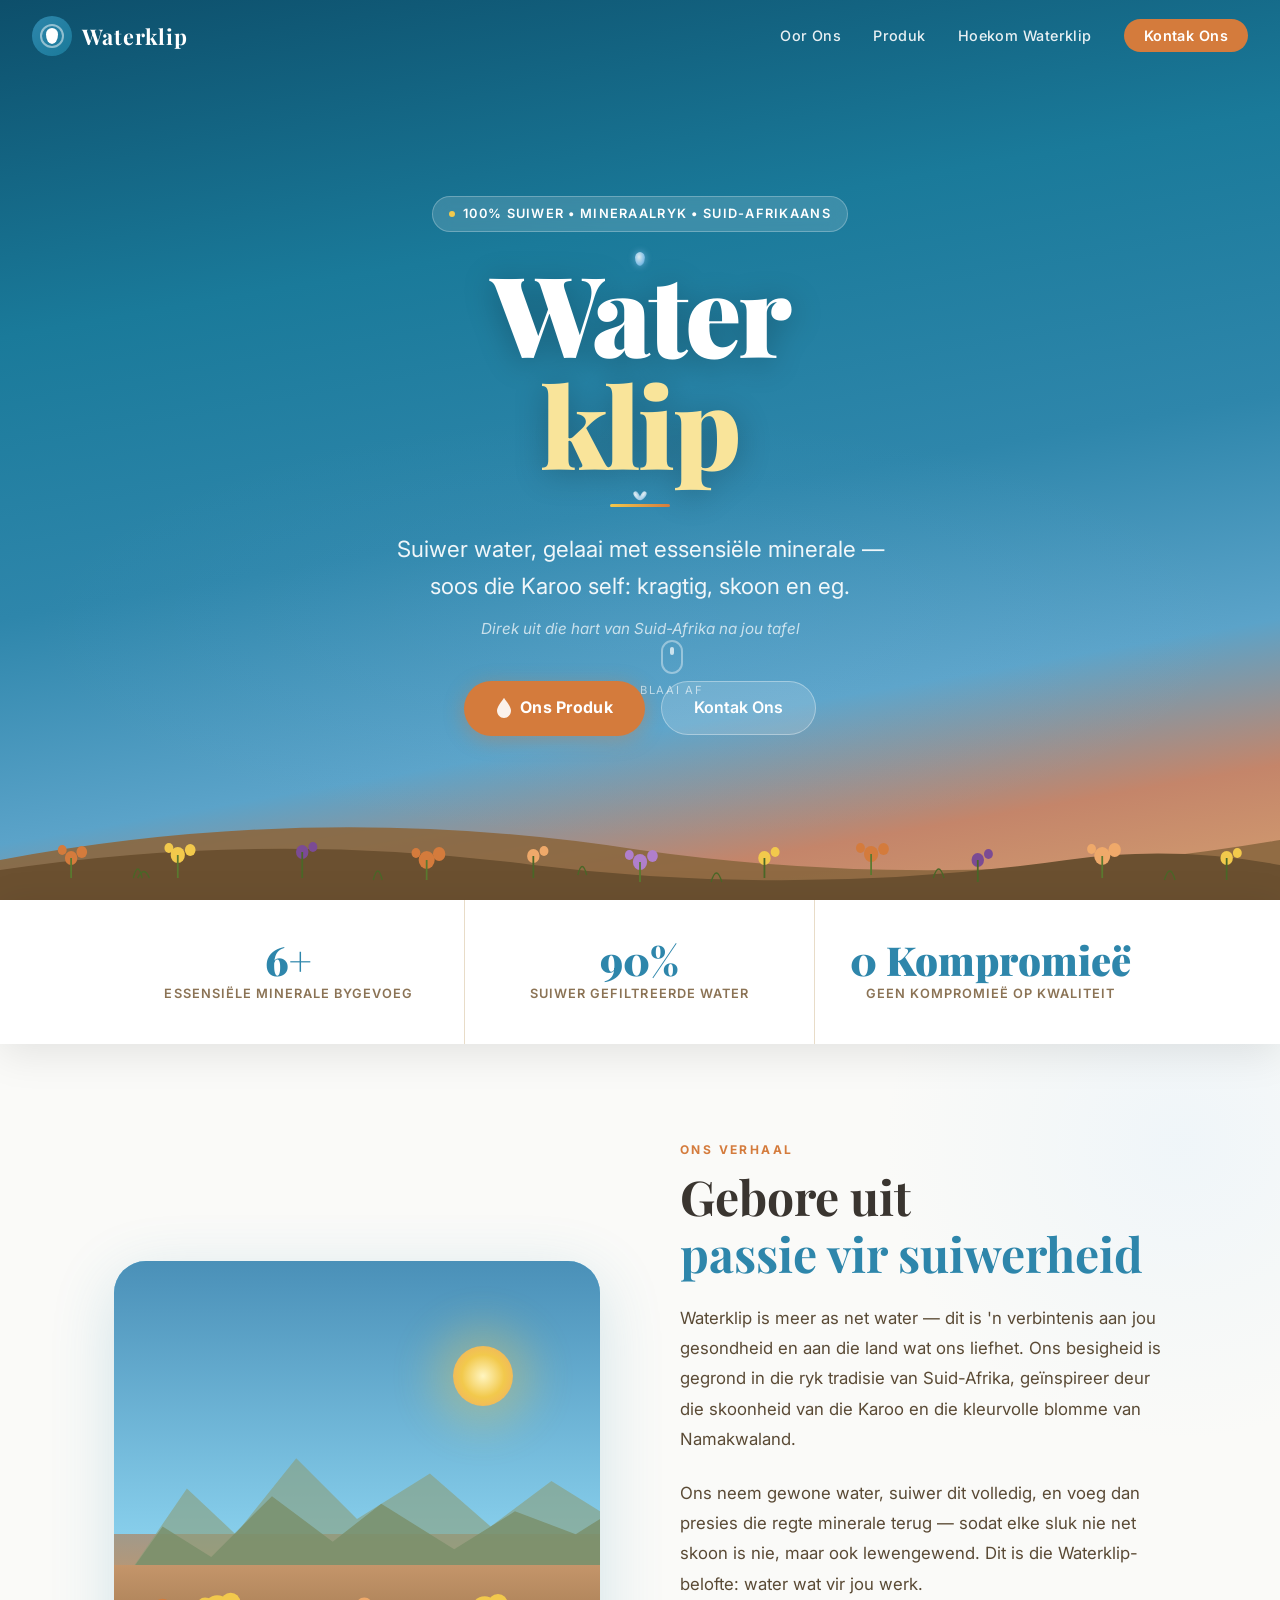
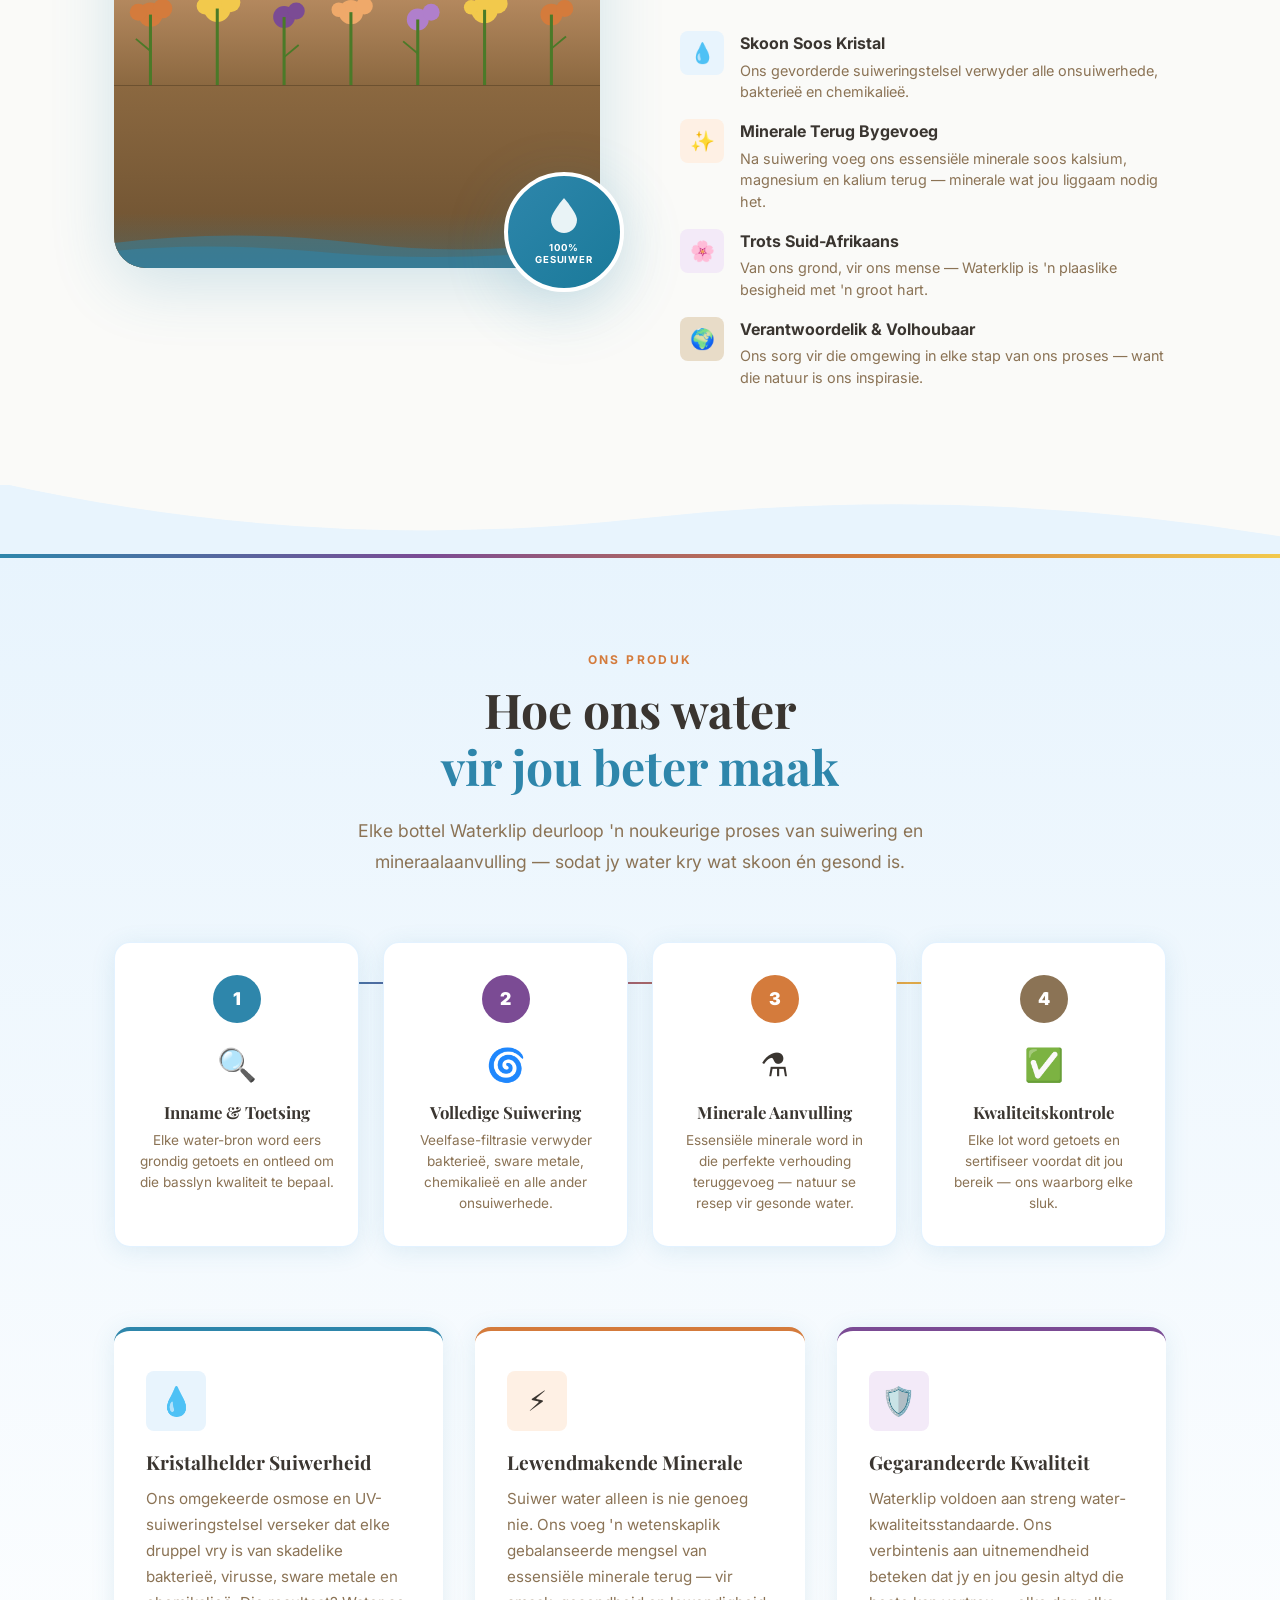
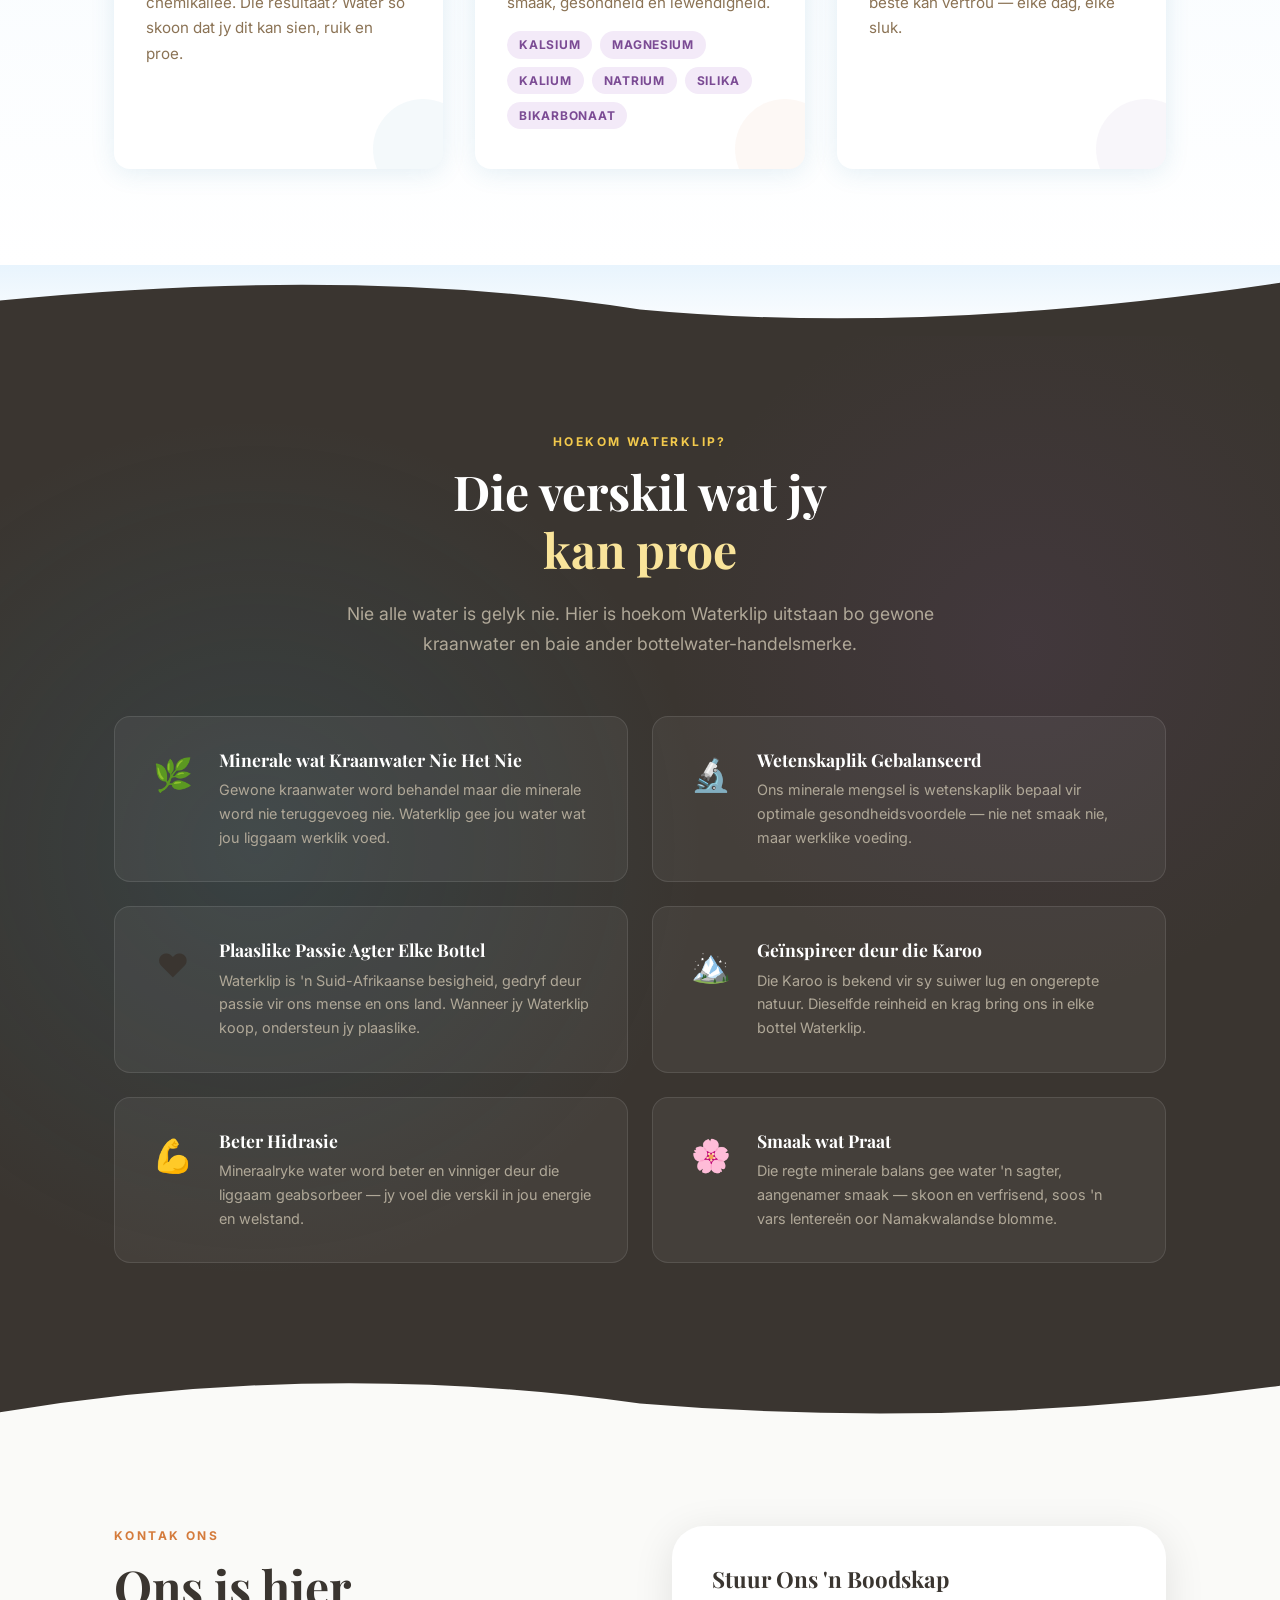
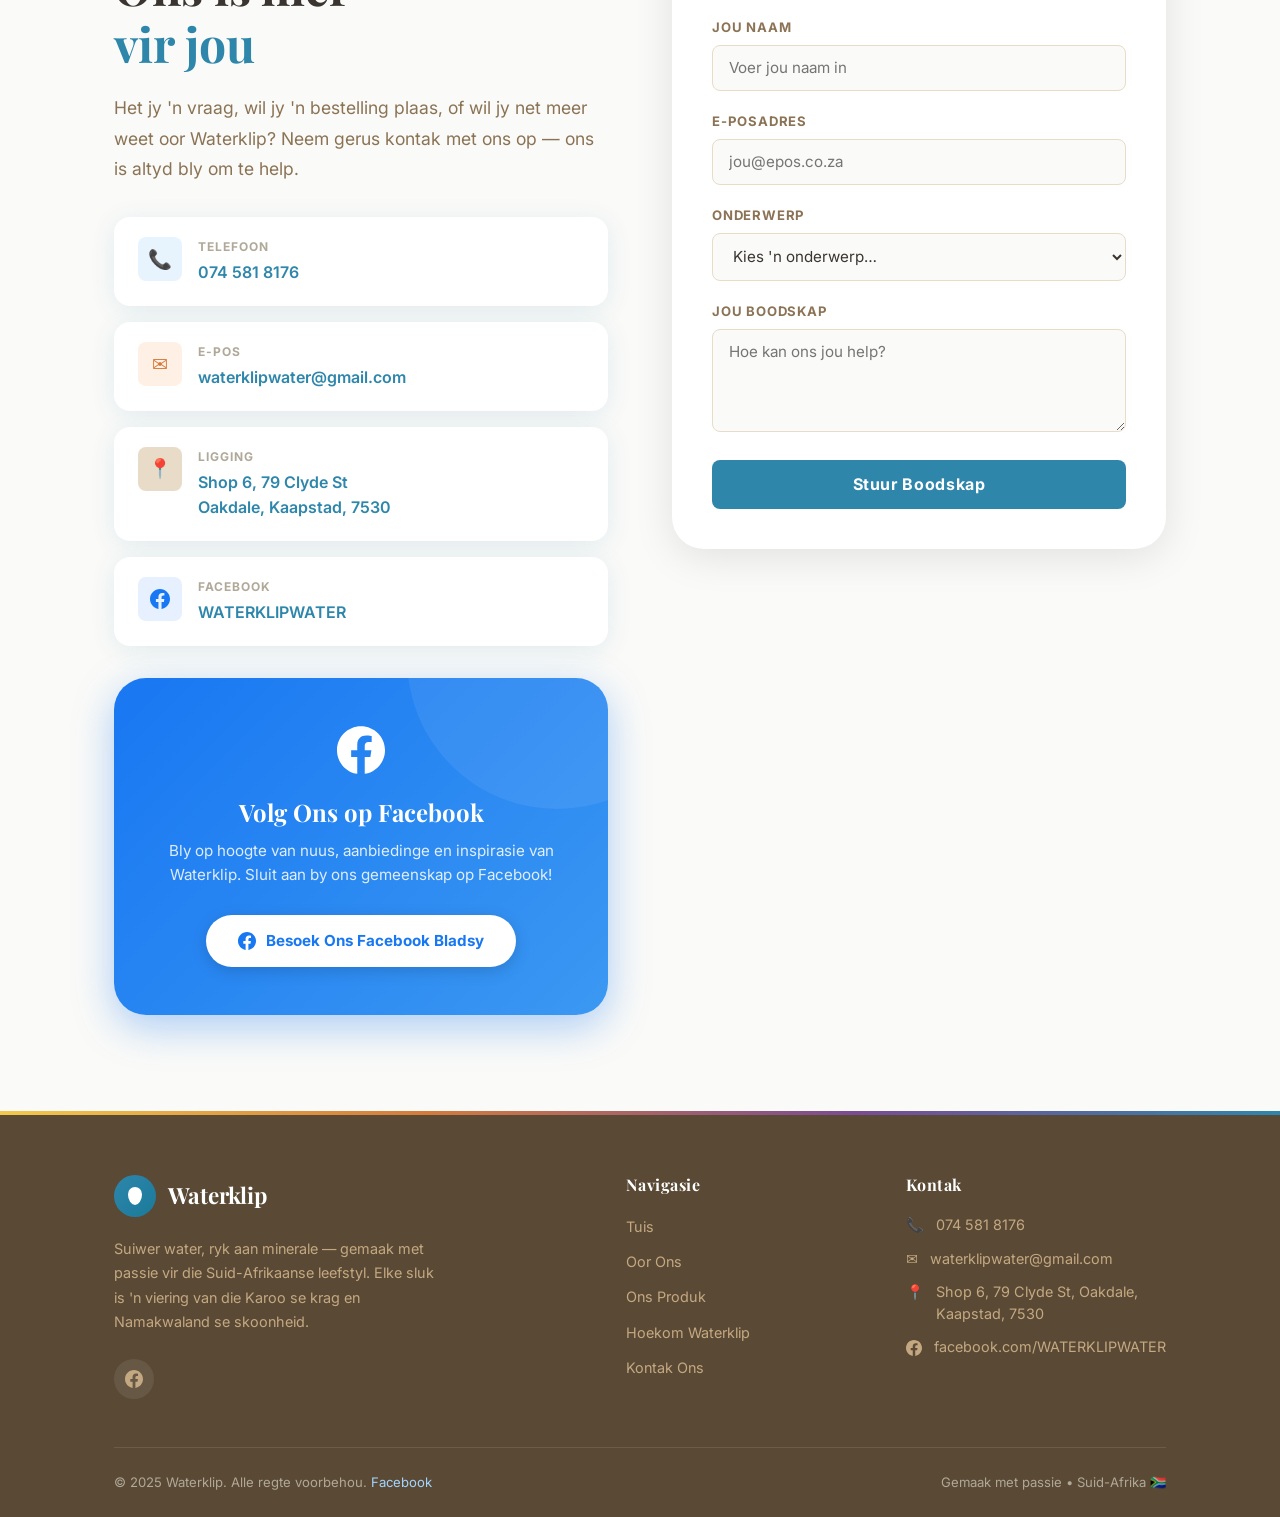
==== commit 19c86b81: "Water Droplit implementation rather than groundwater spheres" ====
--- a/index.html
+++ b/index.html
@@ -76,8 +76,18 @@
       <!-- Karoo sky gradient background -->
       <div class="hero-bg" aria-hidden="true"></div>
 
-      <!-- Floating water bubbles (JS-generated) -->
-      <div class="hero-particles" aria-hidden="true"></div>
+      <!-- Water drop ripple animation (JS-driven via canvas overlay) -->
+      <div class="hero-ripple-canvas" aria-hidden="true">
+        <div class="ripple-drop"></div>
+        <div class="ripple-surface">
+          <div class="ripple-ring ripple-ring--1"></div>
+          <div class="ripple-ring ripple-ring--2"></div>
+          <div class="ripple-ring ripple-ring--3"></div>
+          <div class="ripple-ring ripple-ring--4"></div>
+          <div class="ripple-splash ripple-splash--l"></div>
+          <div class="ripple-splash ripple-splash--r"></div>
+        </div>
+      </div>
 
       <!-- Subtle light ripple overlay -->
       <div class="hero-ripple" aria-hidden="true"></div>
--- a/styles.css
+++ b/styles.css
@@ -357,26 +357,186 @@
   z-index: 0;
 }
 
-/* Animated floating particles (water bubbles) */
-.hero-particles {
+/* ---- WATER DROP RIPPLE ANIMATION ---- */
+
+/*
+ * Layout: the canvas sits over the entire hero at z-index 1.
+ * Everything inside is absolutely centered using the anchor
+ * point (.ripple-surface) which marks the water-surface impact
+ * spot at roughly 55% down the hero.
+ *
+ * Sequence (looped every ~4 s):
+ *   0.00 s  drop appears above surface, begins to fall
+ *   0.60 s  drop reaches surface (impact), splash forks upward
+ *   0.70 s  rings start expanding outward from impact point
+ *   2.80 s  rings fully faded — brief pause
+ *   4.00 s  loop restarts
+ */
+
+.hero-ripple-canvas {
   position: absolute;
   inset: 0;
   z-index: 1;
   pointer-events: none;
-}
-
-.particle {
-  position: absolute;
+  /* Anchor the coordinate system to the hero centre */
+  display: flex;
+  align-items: center;
+  justify-content: center;
+}
+
+/* ---------- THE FALLING DROP ---------- */
+.ripple-drop {
+  position: absolute;
+  /* Start above the surface anchor; surface is ~55% down, so
+     offset upward by ~22vh from center */
+  top: calc(50% - 22vh);
+  left: 50%;
+  transform: translateX(-50%);
+  width: 10px;
+  height: 14px;
+  /* Teardrop shape: round top, pointed bottom */
+  background: radial-gradient(ellipse at 40% 35%, rgba(255,255,255,0.85) 0%, rgba(163,213,255,0.75) 60%, rgba(46,134,171,0.5) 100%);
+  border-radius: 50% 50% 50% 50% / 40% 40% 60% 60%;
+  box-shadow: 0 0 6px 1px rgba(163, 213, 255, 0.4);
+  animation: drop-fall 4s cubic-bezier(0.4, 0, 1, 1) infinite;
+  transform-origin: top center;
+}
+
+@keyframes drop-fall {
+  /* Hang briefly at top */
+  0%   {
+    top: calc(50% - 22vh);
+    transform: translateX(-50%) scaleY(1) scaleX(1);
+    opacity: 0;
+  }
+  5%   { opacity: 1; }
+  /* Accelerate downward — drop stretches slightly as it speeds up */
+  55%  {
+    top: calc(50% - 22vh);
+    transform: translateX(-50%) scaleY(1) scaleX(1);
+    opacity: 1;
+  }
+  /* Impact: drop flattens into surface */
+  65%  {
+    top: calc(50% + 5vh);
+    transform: translateX(-50%) scaleY(0.2) scaleX(1.8);
+    opacity: 0.6;
+  }
+  /* Drop absorbed — vanishes */
+  70%  {
+    top: calc(50% + 5vh);
+    transform: translateX(-50%) scaleY(0) scaleX(2.5);
+    opacity: 0;
+  }
+  100% {
+    top: calc(50% + 5vh);
+    transform: translateX(-50%) scaleY(0) scaleX(2.5);
+    opacity: 0;
+  }
+}
+
+/* ---------- IMPACT SURFACE ANCHOR ---------- */
+.ripple-surface {
+  position: absolute;
+  top: calc(50% + 5vh);
+  left: 50%;
+  transform: translateX(-50%);
+  width: 0;
+  height: 0;
+}
+
+/* ---------- EXPANDING RINGS ---------- */
+/*
+ * Each ring is a thin ellipse (horizontal oval to mimic perspective
+ * on a flat water surface). They scale out from 0 and fade.
+ * Each ring is staggered by ~0.18 s after impact (which fires at ~65%
+ * of the 4 s cycle = ~2.6 s into the animation delay).
+ */
+.ripple-ring {
+  position: absolute;
+  top: 0;
+  left: 0;
   border-radius: 50%;
-  background: rgba(255, 255, 255, 0.15);
-  animation: float-up linear infinite;
-}
-
-@keyframes float-up {
-  0%   { transform: translateY(0) translateX(0) scale(1);   opacity: 0.6; }
-  50%  { transform: translateY(-40vh) translateX(20px) scale(1.1); opacity: 0.3; }
-  100% { transform: translateY(-90vh) translateX(-10px) scale(0.8); opacity: 0; }
-}
+  border: 1.5px solid rgba(163, 213, 255, 0.7);
+  transform: translate(-50%, -50%) scale(0);
+  /* Width/height set per ring below; perspective squish via scaleY in keyframe */
+  animation: ring-expand 4s ease-out infinite;
+  box-shadow: 0 0 6px rgba(46, 134, 171, 0.2);
+}
+
+/* Base ring sizes — rings grow to different max radii */
+.ripple-ring--1 { width: 60px;  height: 24px;  animation-delay: 0s; }
+.ripple-ring--2 { width: 140px; height: 54px;  animation-delay: 0.18s; }
+.ripple-ring--3 { width: 240px; height: 92px;  animation-delay: 0.36s; }
+.ripple-ring--4 { width: 360px; height: 136px; animation-delay: 0.54s; }
+
+@keyframes ring-expand {
+  /* Wait for impact at 65% of the cycle (roughly) */
+  0%,  62% {
+    transform: translate(-50%, -50%) scale(0);
+    opacity: 0;
+  }
+  /* Ring snaps into existence at impact */
+  65% {
+    transform: translate(-50%, -50%) scale(0.05);
+    opacity: 0.9;
+  }
+  /* Expand outward */
+  72% { opacity: 0.75; }
+  /* Outer rings linger a bit longer */
+  90% {
+    transform: translate(-50%, -50%) scale(1);
+    opacity: 0;
+  }
+  100% {
+    transform: translate(-50%, -50%) scale(1);
+    opacity: 0;
+  }
+}
+
+/* ---------- CROWN SPLASH (two arcs from impact) ---------- */
+/*
+ * Two small teardrop shapes shoot upward-left and upward-right
+ * at impact, mimicking the crown splash of a real water drop.
+ */
+.ripple-splash {
+  position: absolute;
+  top: 0;
+  left: 0;
+  width: 5px;
+  height: 10px;
+  background: radial-gradient(ellipse at 40% 30%, rgba(255,255,255,0.9) 0%, rgba(163,213,255,0.6) 100%);
+  border-radius: 50% 50% 50% 50% / 40% 40% 60% 60%;
+  animation: splash 4s ease-out infinite;
+  transform-origin: bottom center;
+}
+
+.ripple-splash--l { transform: translate(-50%, -50%) rotate(-35deg); animation-delay: 0s; }
+.ripple-splash--r { transform: translate(-50%, -50%) rotate(35deg);  animation-delay: 0s; }
+
+@keyframes splash {
+  0%,  63% {
+    opacity: 0;
+    transform: translate(-50%, -50%) rotate(var(--rot, -35deg)) translateY(0) scaleY(0.5);
+  }
+  65% {
+    opacity: 1;
+    transform: translate(-50%, -50%) rotate(var(--rot, -35deg)) translateY(0) scaleY(1);
+  }
+  80% {
+    opacity: 0;
+    transform: translate(-50%, -50%) rotate(var(--rot, -35deg)) translateY(-28px) scaleY(1.3);
+  }
+  100% {
+    opacity: 0;
+    transform: translate(-50%, -50%) rotate(var(--rot, -35deg)) translateY(-28px) scaleY(0);
+  }
+}
+
+/* Correct the rotation var for each side using inline style would
+   require JS; instead use sibling selectors to override */
+.ripple-splash--l { --rot: -35deg; }
+.ripple-splash--r { --rot:  35deg; }
 
 /* Namaqualand flower silhouette band at the bottom */
 .hero-flower-band {
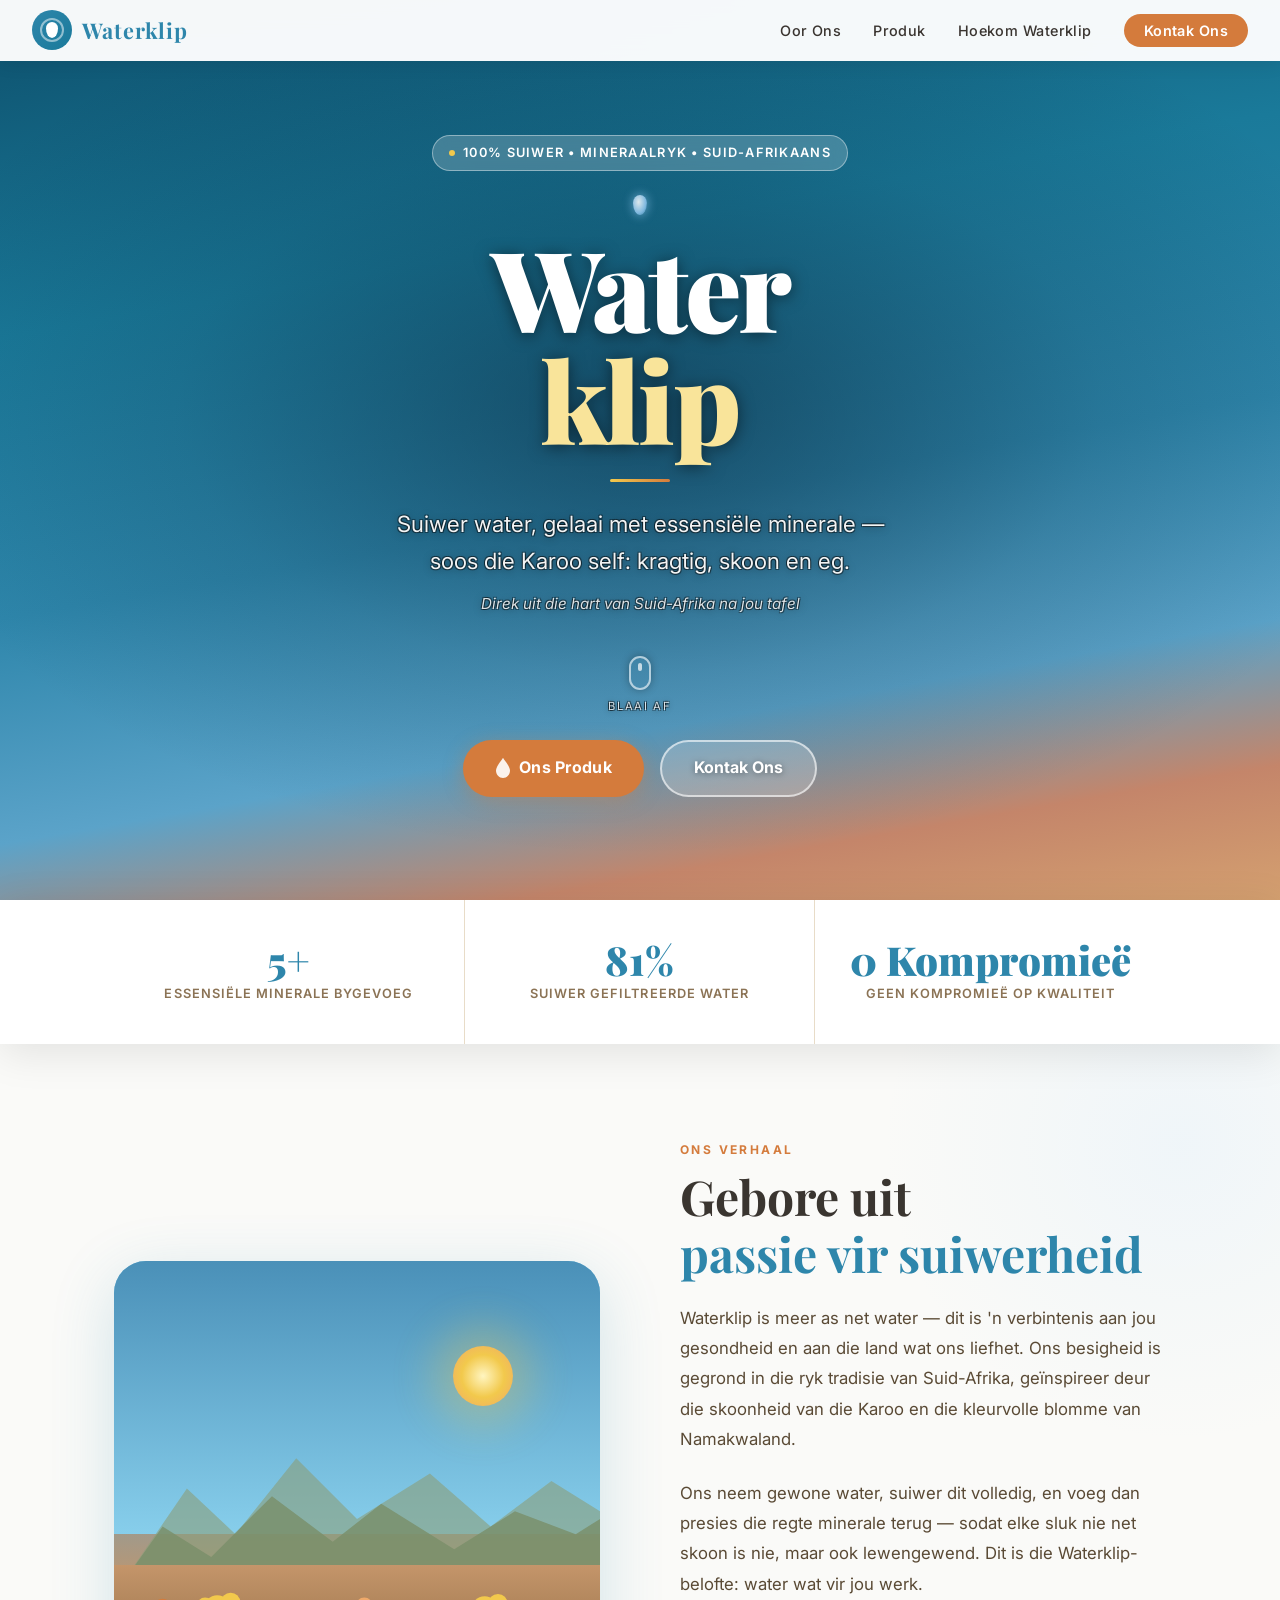
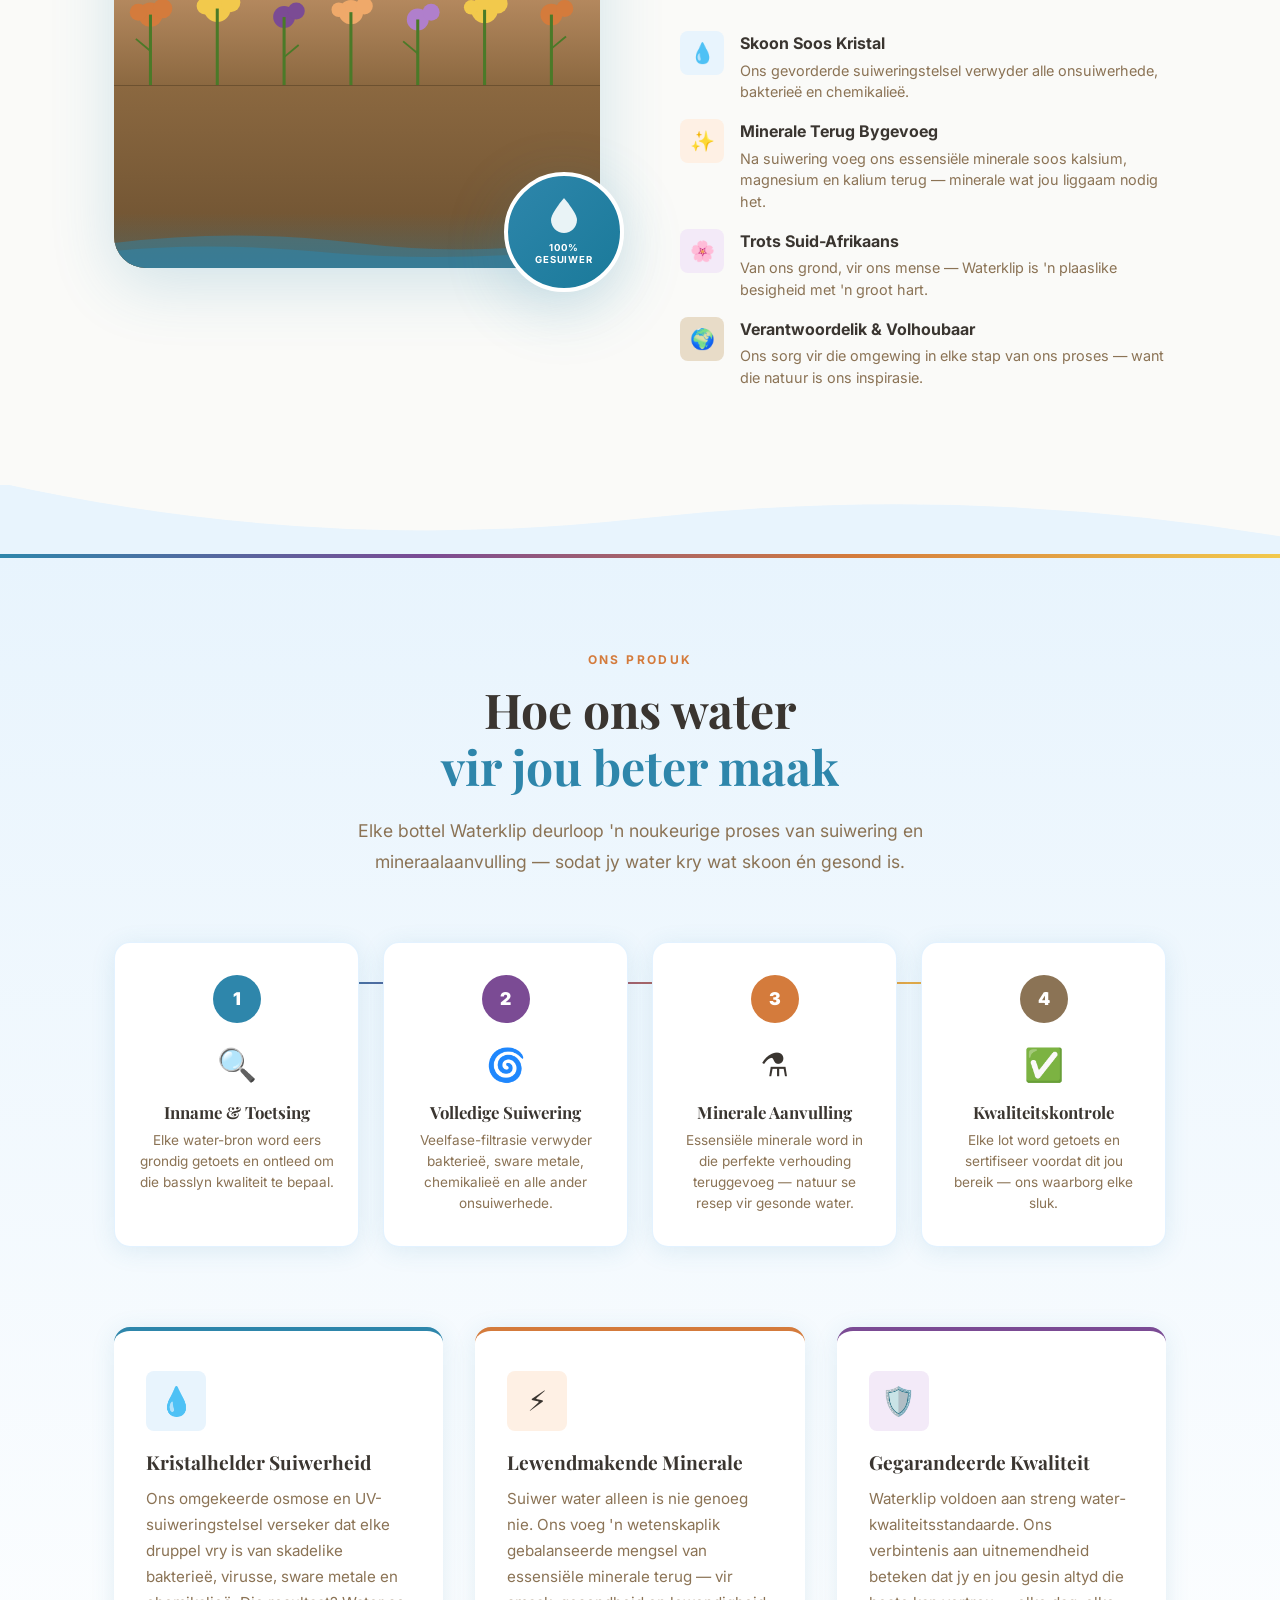
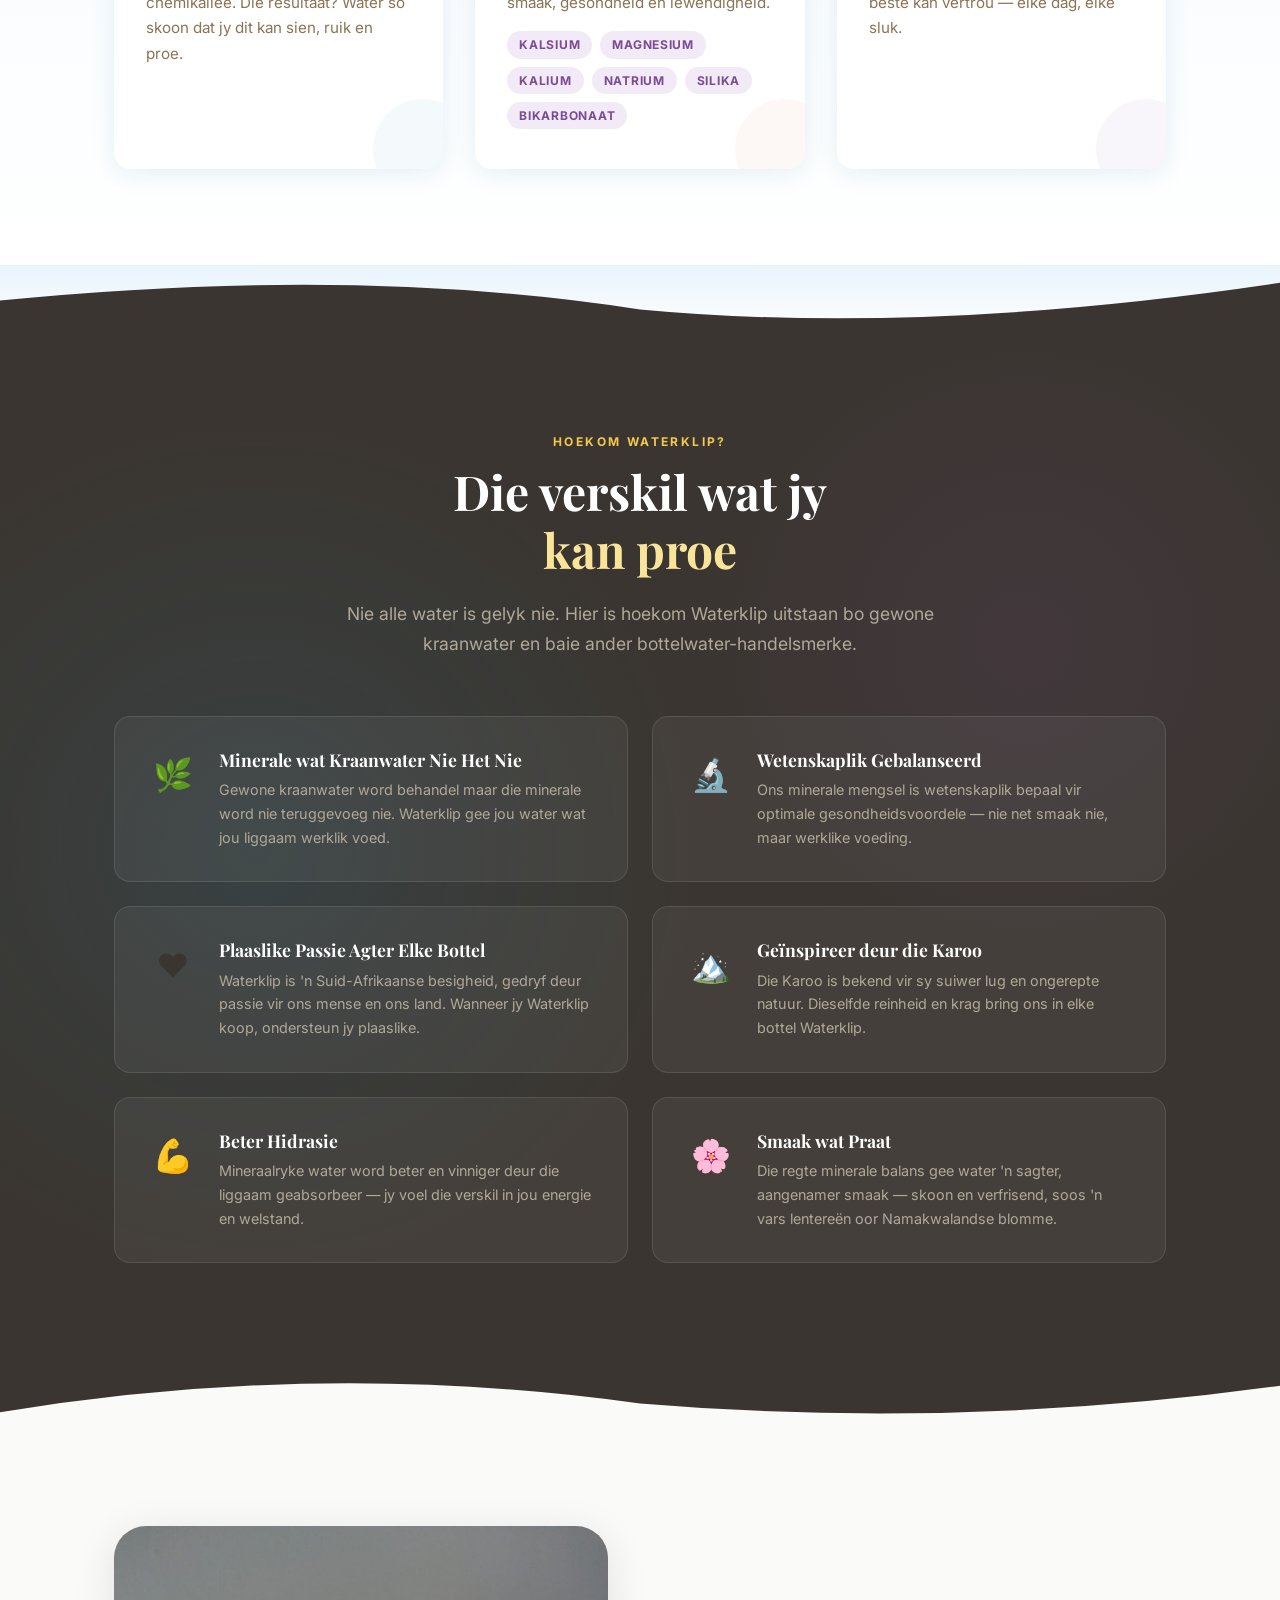
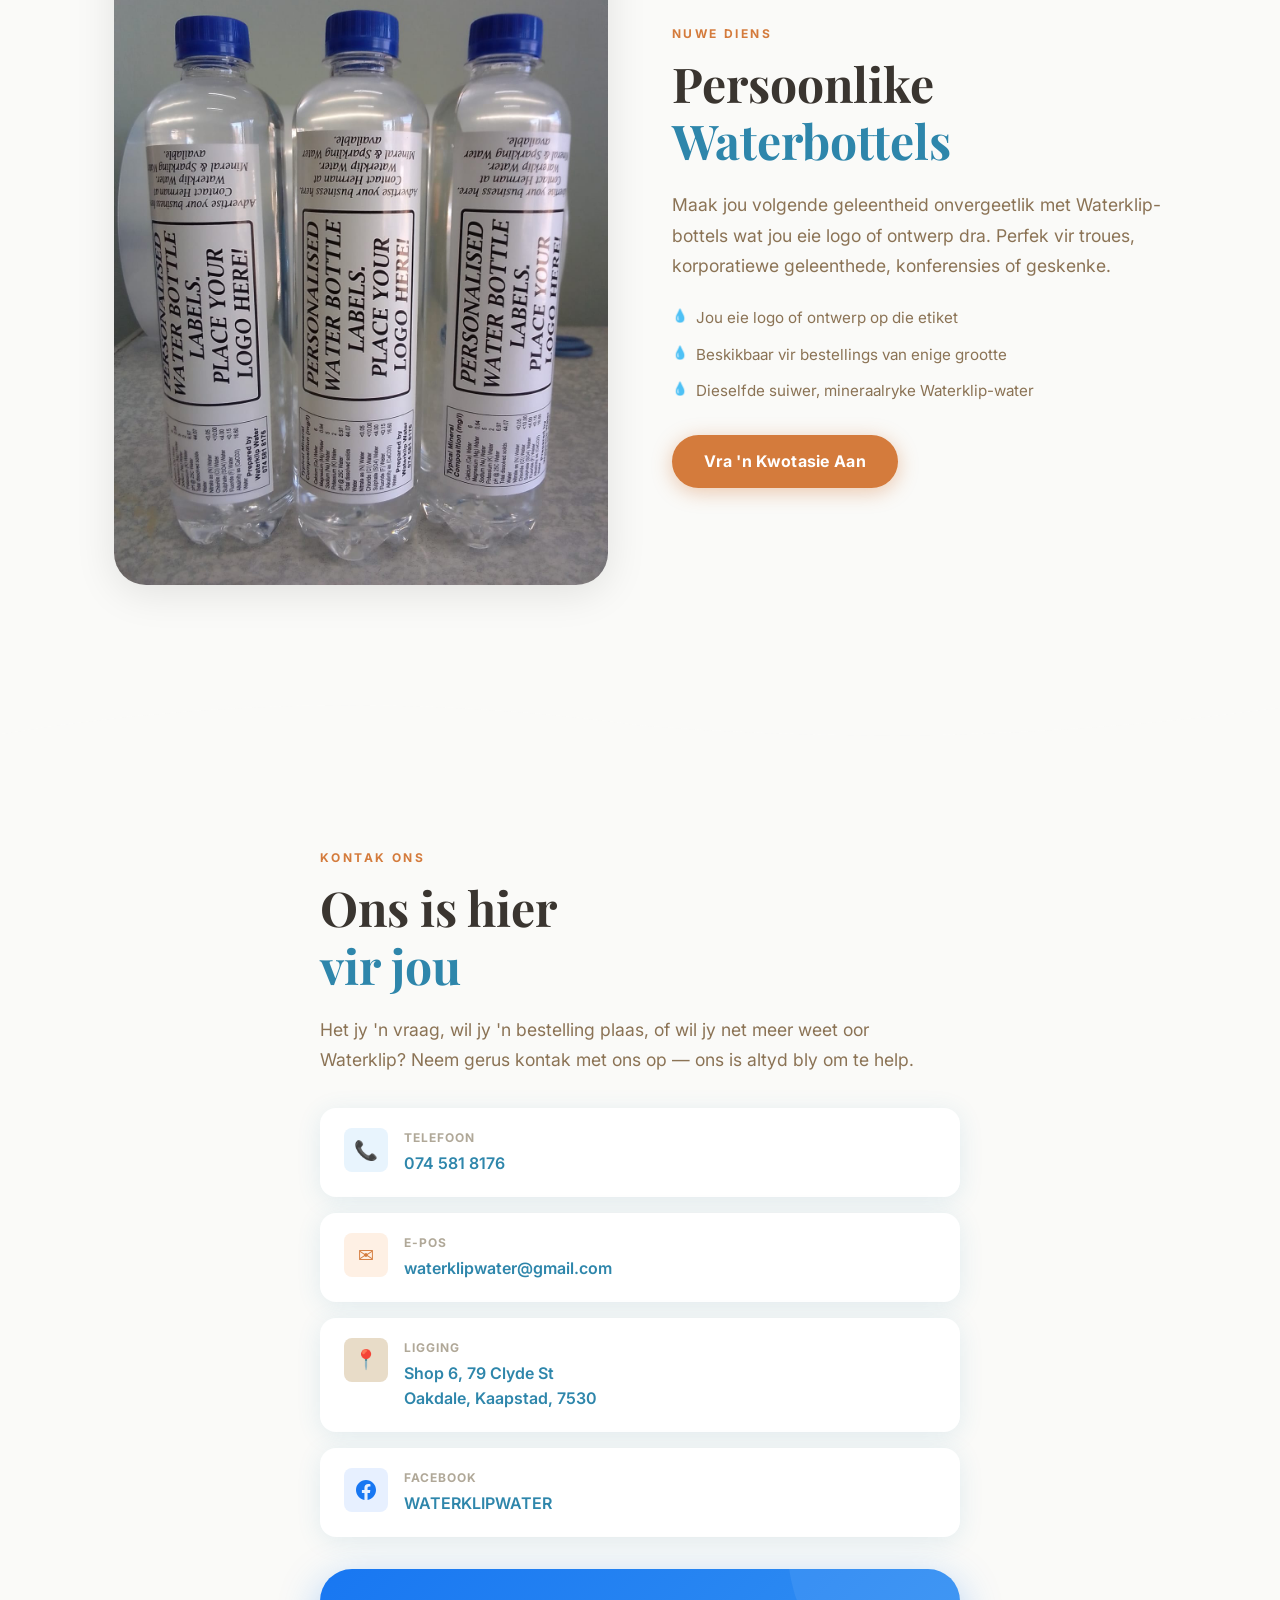
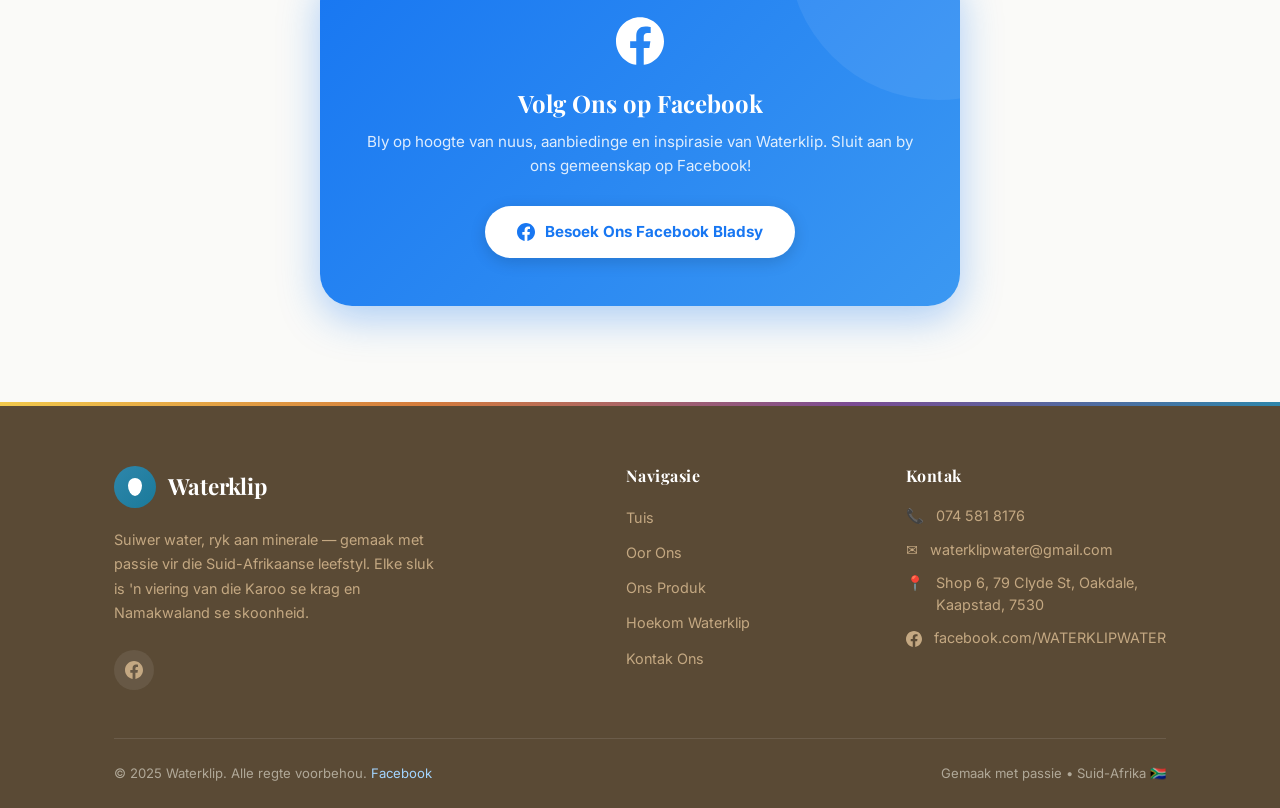
==== commit 91fd8736: "Add looping hero video backgrounds, personalised bottles section, and restructure assets - Add loopi" ====
--- a/index.html
+++ b/index.html
@@ -16,7 +16,7 @@
   <link rel="preconnect" href="https://fonts.gstatic.com" crossorigin />
   <link href="https://fonts.googleapis.com/css2?family=Playfair+Display:wght@700;900&family=Inter:wght@400;500;600;700&display=swap" rel="stylesheet" />
 
-  <link rel="stylesheet" href="styles.css" />
+  <link rel="stylesheet" href="assets/css/styles.css" />
 </head>
 
 <body>
@@ -73,108 +73,22 @@
          HERO SECTION
          ============================================================ -->
     <section class="hero" aria-labelledby="hero-title">
-      <!-- Karoo sky gradient background -->
+      <!-- Karoo sky gradient background (fallback while video loads) -->
       <div class="hero-bg" aria-hidden="true"></div>
 
-      <!-- Water drop ripple animation (JS-driven via canvas overlay) -->
-      <div class="hero-ripple-canvas" aria-hidden="true">
-        <div class="ripple-drop"></div>
-        <div class="ripple-surface">
-          <div class="ripple-ring ripple-ring--1"></div>
-          <div class="ripple-ring ripple-ring--2"></div>
-          <div class="ripple-ring ripple-ring--3"></div>
-          <div class="ripple-ring ripple-ring--4"></div>
-          <div class="ripple-splash ripple-splash--l"></div>
-          <div class="ripple-splash ripple-splash--r"></div>
-        </div>
-      </div>
-
-      <!-- Subtle light ripple overlay -->
-      <div class="hero-ripple" aria-hidden="true"></div>
-
-      <!-- Namaqualand flower band at bottom of hero -->
-      <div class="hero-flower-band" aria-hidden="true">
-        <svg viewBox="0 0 1440 180" preserveAspectRatio="none" xmlns="http://www.w3.org/2000/svg">
-          <!-- Ground base -->
-          <path d="M0 140 Q360 80 720 130 Q1080 175 1440 120 L1440 180 L0 180 Z" fill="#8B6840" opacity="0.9"/>
-          <path d="M0 150 Q300 110 600 145 Q900 178 1200 140 Q1320 125 1440 145 L1440 180 L0 180 Z" fill="#6B5030"/>
-
-          <!-- Wildflowers: orange (Namaqua daisies) -->
-          <!-- Row of flowers across the landscape -->
-          <g fill="#D47B3C">
-            <circle cx="80"  cy="138" r="7"/>
-            <circle cx="92"  cy="132" r="6"/>
-            <circle cx="70"  cy="130" r="5"/>
-            <line x1="80"  y1="138" x2="80"  y2="158" stroke="#5A7A30" stroke-width="2"/>
-          </g>
-          <g fill="#F2C94C">
-            <circle cx="200" cy="135" r="8"/>
-            <circle cx="214" cy="130" r="6"/>
-            <circle cx="190" cy="128" r="5"/>
-            <line x1="200" y1="135" x2="200" y2="158" stroke="#5A7A30" stroke-width="2"/>
-          </g>
-          <g fill="#7B4B94">
-            <circle cx="340" cy="132" r="7"/>
-            <circle cx="352" cy="127" r="5"/>
-            <line x1="340" y1="132" x2="340" y2="158" stroke="#4A6828" stroke-width="2"/>
-          </g>
-          <g fill="#D47B3C">
-            <circle cx="480" cy="140" r="9"/>
-            <circle cx="494" cy="134" r="7"/>
-            <circle cx="468" cy="133" r="5"/>
-            <line x1="480" y1="140" x2="480" y2="160" stroke="#5A7A30" stroke-width="2"/>
-          </g>
-          <g fill="#EFA96A">
-            <circle cx="600" cy="136" r="7"/>
-            <circle cx="612" cy="131" r="5"/>
-            <line x1="600" y1="136" x2="600" y2="158" stroke="#4A6828" stroke-width="2"/>
-          </g>
-          <g fill="#B07FCC">
-            <circle cx="720" cy="142" r="8"/>
-            <circle cx="734" cy="136" r="6"/>
-            <circle cx="708" cy="135" r="5"/>
-            <line x1="720" y1="142" x2="720" y2="162" stroke="#5A7A30" stroke-width="2"/>
-          </g>
-          <g fill="#F2C94C">
-            <circle cx="860" cy="138" r="7"/>
-            <circle cx="872" cy="132" r="5"/>
-            <line x1="860" y1="138" x2="860" y2="158" stroke="#4A6828" stroke-width="2"/>
-          </g>
-          <g fill="#D47B3C">
-            <circle cx="980" cy="134" r="8"/>
-            <circle cx="994" cy="129" r="6"/>
-            <circle cx="968" cy="128" r="5"/>
-            <line x1="980" y1="134" x2="980" y2="155" stroke="#5A7A30" stroke-width="2"/>
-          </g>
-          <g fill="#7B4B94">
-            <circle cx="1100" cy="140" r="7"/>
-            <circle cx="1112" cy="134" r="5"/>
-            <line x1="1100" y1="140" x2="1100" y2="162" stroke="#4A6828" stroke-width="2"/>
-          </g>
-          <g fill="#EFA96A">
-            <circle cx="1240" cy="136" r="9"/>
-            <circle cx="1254" cy="130" r="7"/>
-            <circle cx="1228" cy="129" r="5"/>
-            <line x1="1240" y1="136" x2="1240" y2="158" stroke="#5A7A30" stroke-width="2"/>
-          </g>
-          <g fill="#F2C94C">
-            <circle cx="1380" cy="138" r="7"/>
-            <circle cx="1392" cy="133" r="5"/>
-            <line x1="1380" y1="138" x2="1380" y2="160" stroke="#4A6828" stroke-width="2"/>
-          </g>
-
-          <!-- Grass tufts -->
-          <g stroke="#4A6828" stroke-width="1.5" fill="none">
-            <path d="M150 158 Q155 140 160 158"/>
-            <path d="M155 158 Q162 145 168 158"/>
-            <path d="M420 160 Q425 142 430 160"/>
-            <path d="M650 155 Q655 138 660 155"/>
-            <path d="M800 162 Q806 144 812 162"/>
-            <path d="M1050 158 Q1056 140 1062 158"/>
-            <path d="M1310 160 Q1316 142 1322 160"/>
-          </g>
-        </svg>
-      </div>
+      <!-- Video background: desktop -->
+      <video class="hero-video hero-video--desktop" autoplay loop muted playsinline preload="auto" aria-hidden="true">
+        <source src="assets/video/water-hero-desktop.mp4" type="video/mp4" />
+      </video>
+      <!-- Video background: mobile -->
+      <video class="hero-video hero-video--mobile" autoplay loop muted playsinline preload="auto" aria-hidden="true">
+        <source src="assets/video/water-hero-mobile.mp4" type="video/mp4" />
+      </video>
+
+      <!-- Dark overlay for text legibility over video -->
+      <div class="hero-video-overlay" aria-hidden="true"></div>
+
+
 
       <!-- Hero Content -->
       <div class="hero-content">
@@ -183,6 +97,8 @@
           100% Suiwer &bull; Mineraalryk &bull; Suid-Afrikaans
         </div>
 
+        <div class="hero-drop" aria-hidden="true"></div>
+
         <h1 class="hero-title" id="hero-title">
           Water<span class="hero-title-accent">klip</span>
         </h1>
@@ -197,6 +113,14 @@
         <p class="hero-sub">
           Direk uit die hart van Suid-Afrika na jou tafel
         </p>
+
+        <!-- Scroll indicator -->
+        <div class="hero-scroll" aria-hidden="true">
+          <div class="scroll-mouse">
+            <div class="scroll-wheel"></div>
+          </div>
+          <span>Blaai af</span>
+        </div>
 
         <div class="hero-actions">
           <a href="#produk" class="btn-primary">
@@ -212,13 +136,6 @@
         </div>
       </div>
 
-      <!-- Scroll indicator -->
-      <div class="hero-scroll" aria-hidden="true">
-        <div class="scroll-mouse">
-          <div class="scroll-wheel"></div>
-        </div>
-        <span>Blaai af</span>
-      </div>
     </section>
 
 
@@ -625,8 +542,51 @@
     </section>
 
 
-    <!-- Wave divider: why → contact -->
+    <!-- Wave divider: why → personalised -->
     <div class="wave-divider" aria-hidden="true" style="background: var(--grey-dark);">
+      <svg viewBox="0 0 1440 80" preserveAspectRatio="none" xmlns="http://www.w3.org/2000/svg">
+        <path d="M0 60 Q360 0 720 50 Q1080 80 1440 30 L1440 80 L0 80 Z"
+              fill="#FAFAF8"/>
+      </svg>
+    </div>
+
+
+    <!-- ============================================================
+         PERSONALISED BOTTLES SECTION
+         ============================================================ -->
+    <section id="persoonlik" class="personalised" aria-labelledby="personalised-title">
+      <div class="container">
+
+        <div class="personalised-grid">
+          <div class="personalised-image reveal-left">
+            <img src="assets/images/personalised-water-bottles.jpg" alt="Drie Waterklip bottels met persoonlike etikette" loading="lazy" />
+          </div>
+
+          <div class="personalised-content reveal-right">
+            <p class="section-label">Nuwe Diens</p>
+            <h2 class="section-title" id="personalised-title">
+              Persoonlike<br /><span>Waterbottels</span>
+            </h2>
+            <p class="section-subtitle">
+              Maak jou volgende geleentheid onvergeetlik met Waterklip-bottels wat jou eie logo of ontwerp dra.
+              Perfek vir troues, korporatiewe geleenthede, konferensies of geskenke.
+            </p>
+            <ul class="personalised-features">
+              <li>Jou eie logo of ontwerp op die etiket</li>
+              <li>Beskikbaar vir bestellings van enige grootte</li>
+              <li>Dieselfde suiwer, mineraalryke Waterklip-water</li>
+            </ul>
+            <a href="#kontak" class="btn-primary">
+              Vra 'n Kwotasie Aan
+            </a>
+          </div>
+        </div>
+
+      </div>
+    </section>
+
+    <!-- Wave divider: personalised → contact -->
+    <div class="wave-divider" aria-hidden="true" style="background: var(--off-white);">
       <svg viewBox="0 0 1440 80" preserveAspectRatio="none" xmlns="http://www.w3.org/2000/svg">
         <path d="M0 60 Q360 0 720 50 Q1080 80 1440 30 L1440 80 L0 80 Z"
               fill="#FAFAF8"/>
@@ -732,74 +692,6 @@
             </div>
           </div>
 
-          <!-- Contact form -->
-          <div class="reveal-right">
-            <div class="contact-form-wrap">
-              <h3 class="form-title">Stuur Ons 'n Boodskap</h3>
-
-              <form id="contact-form" novalidate aria-label="Kontakvorm">
-                <div class="form-group">
-                  <label for="naam">Jou Naam</label>
-                  <input
-                    type="text"
-                    id="naam"
-                    name="naam"
-                    placeholder="Voer jou naam in"
-                    autocomplete="name"
-                    required
-                    aria-required="true"
-                  />
-                </div>
-
-                <div class="form-group">
-                  <label for="epos">E-posadres</label>
-                  <input
-                    type="email"
-                    id="epos"
-                    name="epos"
-                    placeholder="jou@epos.co.za"
-                    autocomplete="email"
-                    required
-                    aria-required="true"
-                  />
-                </div>
-
-                <div class="form-group">
-                  <label for="onderwerp">Onderwerp</label>
-                  <select id="onderwerp" name="onderwerp">
-                    <option value="">Kies 'n onderwerp…</option>
-                    <option value="bestelling">Bestelling plaas</option>
-                    <option value="navraag">Algemene navraag</option>
-                    <option value="pryse">Pryse &amp; beskikbaarheid</option>
-                    <option value="ander">Ander</option>
-                  </select>
-                </div>
-
-                <div class="form-group">
-                  <label for="boodskap">Jou Boodskap</label>
-                  <textarea
-                    id="boodskap"
-                    name="boodskap"
-                    placeholder="Hoe kan ons jou help?"
-                    rows="4"
-                    required
-                    aria-required="true"
-                  ></textarea>
-                </div>
-
-                <button type="submit" class="btn-submit">
-                  Stuur Boodskap
-                </button>
-              </form>
-
-              <!-- Success message shown after submission -->
-              <div id="form-success" class="form-success" role="alert" aria-live="polite">
-                <div class="success-icon" aria-hidden="true">💧</div>
-                <h4>Dankie vir jou boodskap!</h4>
-                <p>Ons sal jou so gou moontlik kontak. Geniet 'n glas Waterklip terwyl jy wag!</p>
-              </div>
-            </div>
-          </div>
 
         </div>
       </div>
@@ -905,6 +797,6 @@
     </div>
   </footer>
 
-  <script src="script.js" defer></script>
+  <script src="assets/js/script.js" defer></script>
 </body>
 </html>
--- a/assets/css/styles.css
+++ b/assets/css/styles.css
@@ -0,0 +1,1709 @@
+/* ============================================================
+   WATERKLIP — STYLES.CSS
+   Design Language: Namaqualand flowers + Karoo landscape + Fresh water
+   ============================================================ */
+
+/* ---------- CUSTOM PROPERTIES ---------- */
+:root {
+  /* Water Blues */
+  --blue-deep:    #2E86AB;
+  --blue-mid:     #A3D5FF;
+  --blue-light:   #E8F4FD;
+  --blue-teal:    #1A7A9A;
+
+  /* Namaqualand Accent */
+  --orange:       #D47B3C;
+  --orange-light: #EFA96A;
+  --purple:       #7B4B94;
+  --purple-light: #B07FCC;
+  --yellow:       #F2C94C;
+  --yellow-light: #F9E49A;
+
+  /* Karoo Earth */
+  --earth-tan:    #C4A882;
+  --earth-brown:  #8B7355;
+  --earth-cream:  #E8DCC8;
+  --earth-dark:   #5A4A35;
+
+  /* Neutrals */
+  --white:        #FFFFFF;
+  --off-white:    #FAFAF8;
+  --grey-soft:    #F0EDE8;
+  --grey-mid:     #B0A898;
+  --grey-dark:    #3A3530;
+
+  /* Typography */
+  --font-display: 'Playfair Display', Georgia, 'Times New Roman', serif;
+  --font-body:    'Inter', 'Segoe UI', system-ui, sans-serif;
+
+  /* Spacing */
+  --section-pad:  6rem 2rem;
+  --radius-sm:    0.5rem;
+  --radius-md:    1rem;
+  --radius-lg:    2rem;
+
+  /* Shadows */
+  --shadow-soft:  0 4px 24px rgba(46, 134, 171, 0.12);
+  --shadow-card:  0 8px 40px rgba(0, 0, 0, 0.10);
+  --shadow-lift:  0 16px 64px rgba(46, 134, 171, 0.20);
+}
+
+/* ---------- RESET & BASE ---------- */
+*, *::before, *::after {
+  box-sizing: border-box;
+  margin: 0;
+  padding: 0;
+}
+
+html {
+  scroll-behavior: smooth;
+  font-size: 16px;
+}
+
+body {
+  font-family: var(--font-body);
+  color: var(--grey-dark);
+  background: var(--off-white);
+  overflow-x: hidden;
+  line-height: 1.6;
+}
+
+img {
+  max-width: 100%;
+  display: block;
+}
+
+a {
+  color: inherit;
+  text-decoration: none;
+}
+
+/* ---------- UTILITY ---------- */
+.container {
+  max-width: 1100px;
+  margin: 0 auto;
+  padding: 0 1.5rem;
+}
+
+.visually-hidden {
+  position: absolute;
+  width: 1px;
+  height: 1px;
+  overflow: hidden;
+  clip: rect(0 0 0 0);
+}
+
+/* ---------- TYPOGRAPHY ---------- */
+h1, h2, h3, h4 {
+  font-family: var(--font-display);
+  line-height: 1.2;
+  font-weight: 700;
+}
+
+.section-label {
+  font-size: 0.75rem;
+  font-weight: 700;
+  letter-spacing: 0.2em;
+  text-transform: uppercase;
+  color: var(--orange);
+  margin-bottom: 0.75rem;
+}
+
+.section-title {
+  font-size: clamp(2rem, 4vw, 3rem);
+  color: var(--grey-dark);
+  margin-bottom: 1.25rem;
+}
+
+.section-title span {
+  color: var(--blue-deep);
+}
+
+.section-subtitle {
+  font-size: 1.1rem;
+  color: var(--earth-brown);
+  max-width: 600px;
+  line-height: 1.75;
+}
+
+/* ============================================================
+   NAVIGATION
+   ============================================================ */
+.nav {
+  position: fixed;
+  top: 0;
+  left: 0;
+  right: 0;
+  z-index: 100;
+  padding: 0.65rem 2rem;
+  display: flex;
+  align-items: center;
+  justify-content: space-between;
+  background: rgba(255, 255, 255, 0.96);
+  backdrop-filter: blur(12px);
+  box-shadow: 0 2px 20px rgba(0, 0, 0, 0.08);
+}
+
+.nav-logo {
+  display: flex;
+  align-items: center;
+  gap: 0.6rem;
+}
+
+.nav-logo-mark {
+  width: 40px;
+  height: 40px;
+  background: linear-gradient(135deg, var(--blue-deep), var(--blue-teal));
+  border-radius: 50%;
+  display: flex;
+  align-items: center;
+  justify-content: center;
+  position: relative;
+  overflow: hidden;
+}
+
+/* Animated water ripple in logo */
+.nav-logo-mark::after {
+  content: '';
+  position: absolute;
+  width: 24px;
+  height: 24px;
+  border-radius: 50%;
+  border: 2px solid rgba(255, 255, 255, 0.5);
+  animation: ripple-logo 2s infinite ease-out;
+}
+
+@keyframes ripple-logo {
+  0%   { transform: scale(0.4); opacity: 1; }
+  100% { transform: scale(1.6); opacity: 0; }
+}
+
+.nav-logo-drop {
+  width: 12px;
+  height: 16px;
+  background: white;
+  border-radius: 50% 50% 50% 50% / 60% 60% 40% 40%;
+  transform: rotate(180deg);
+  position: relative;
+  z-index: 1;
+}
+
+.nav-logo-text {
+  font-family: var(--font-display);
+  font-size: 1.35rem;
+  font-weight: 700;
+  color: var(--blue-deep);
+  letter-spacing: 0.04em;
+}
+
+.nav-links {
+  display: flex;
+  gap: 2rem;
+  list-style: none;
+  align-items: center;
+}
+
+.nav-links a {
+  font-size: 0.9rem;
+  font-weight: 500;
+  color: var(--grey-dark);
+  letter-spacing: 0.03em;
+  transition: color 0.2s;
+  position: relative;
+}
+
+.nav-links a::after {
+  content: '';
+  position: absolute;
+  bottom: -3px;
+  left: 0;
+  width: 0;
+  height: 2px;
+  background: var(--yellow);
+  transition: width 0.25s ease;
+}
+
+.nav-links a:hover::after { width: 100%; }
+
+
+.nav-cta {
+  background: var(--orange) !important;
+  color: var(--white) !important;
+  padding: 0.5rem 1.25rem;
+  border-radius: 2rem;
+  font-weight: 600 !important;
+  transition: background 0.2s, transform 0.2s !important;
+}
+
+.nav-cta:hover {
+  background: var(--orange-light) !important;
+  transform: translateY(-1px);
+}
+
+.nav-cta::after { display: none !important; }
+
+/* Hamburger */
+.nav-hamburger {
+  display: none;
+  flex-direction: column;
+  gap: 5px;
+  cursor: pointer;
+  padding: 4px;
+  background: none;
+  border: none;
+}
+
+.nav-hamburger span {
+  display: block;
+  width: 24px;
+  height: 2px;
+  background: var(--grey-dark);
+  border-radius: 2px;
+  transition: transform 0.3s, opacity 0.3s;
+}
+
+.nav-hamburger.open span:nth-child(1) { transform: translateY(7px) rotate(45deg); }
+.nav-hamburger.open span:nth-child(2) { opacity: 0; }
+.nav-hamburger.open span:nth-child(3) { transform: translateY(-7px) rotate(-45deg); }
+
+/* Mobile nav drawer */
+.nav-drawer {
+  display: none;
+  position: fixed;
+  top: 0;
+  right: 0;
+  width: min(320px, 85vw);
+  height: 100vh;
+  background: var(--white);
+  z-index: 99;
+  padding: 5rem 2rem 2rem;
+  flex-direction: column;
+  gap: 1.5rem;
+  box-shadow: -8px 0 40px rgba(0,0,0,0.15);
+  transform: translateX(100%);
+  transition: transform 0.35s cubic-bezier(0.4, 0, 0.2, 1);
+}
+
+.nav-drawer.open {
+  transform: translateX(0);
+}
+
+.nav-drawer a {
+  font-size: 1.15rem;
+  font-weight: 600;
+  color: var(--grey-dark);
+  padding: 0.5rem 0;
+  border-bottom: 1px solid var(--earth-cream);
+}
+
+.nav-overlay {
+  display: none;
+  position: fixed;
+  inset: 0;
+  background: rgba(0,0,0,0.4);
+  z-index: 98;
+  opacity: 0;
+  transition: opacity 0.3s;
+}
+
+.nav-overlay.open {
+  opacity: 1;
+}
+
+/* ============================================================
+   HERO SECTION
+   ============================================================ */
+.hero {
+  min-height: 100vh;
+  position: relative;
+  display: flex;
+  align-items: center;
+  justify-content: center;
+  text-align: center;
+  overflow: hidden;
+  padding: 6rem 1.5rem 4rem;
+}
+
+/* Karoo sky gradient background — shown instantly as fallback while video loads */
+.hero-bg {
+  position: absolute;
+  inset: 0;
+  background: linear-gradient(
+    170deg,
+    #0D4F6B 0%,
+    #1A7A9A 30%,
+    #2E86AB 55%,
+    #5BA3C9 75%,
+    #C4856A 88%,
+    #D4A070 100%
+  );
+  z-index: 0;
+}
+
+/* ---- VIDEO BACKGROUND ---- */
+
+/*
+ * Two <video> elements handle desktop and mobile separately.
+ * Both sit at z-index 1, just above the gradient fallback.
+ * object-fit: cover ensures the video always fills the hero
+ * regardless of aspect ratio.
+ */
+.hero-video {
+  position: absolute;
+  inset: 0;
+  width: 100%;
+  height: 100%;
+  object-fit: cover;
+  z-index: 1;
+  /* No pointer interaction — purely decorative */
+  pointer-events: none;
+}
+
+/* Desktop video: visible by default */
+.hero-video--desktop { display: block; }
+
+/* Mobile video: hidden by default, revealed at the mobile breakpoint */
+.hero-video--mobile  { display: none; }
+
+/*
+ * Semi-transparent dark overlay so white hero text remains
+ * legible over any video content.
+ * Sits directly above the videos at z-index 2.
+ */
+.hero-video-overlay {
+  position: absolute;
+  inset: 0;
+  background: radial-gradient(
+    ellipse 60% 50% at 50% 45%,
+    rgba(5, 30, 50, 0.55) 0%,
+    rgba(5, 30, 50, 0.15) 60%,
+    transparent 100%
+  );
+  z-index: 2;
+  pointer-events: none;
+}
+
+/* Static water drop above the hero title */
+.hero-drop {
+  width: 14px;
+  height: 20px;
+  margin: 0 auto 1rem;
+  background: radial-gradient(ellipse at 40% 35%, rgba(255,255,255,0.85) 0%, rgba(163,213,255,0.75) 60%, rgba(46,134,171,0.5) 100%);
+  border-radius: 50% 50% 50% 50% / 40% 40% 60% 60%;
+  box-shadow: 0 0 8px 2px rgba(163, 213, 255, 0.4);
+}
+
+/* Content */
+.hero-content {
+  position: relative;
+  /* Raised to z-index 5: above all background layers and the flower band */
+  z-index: 5;
+  max-width: 820px;
+}
+
+.hero-badge {
+  display: inline-flex;
+  align-items: center;
+  gap: 0.5rem;
+  background: rgba(255, 255, 255, 0.2);
+  backdrop-filter: blur(8px);
+  border: 1.5px solid rgba(255, 255, 255, 0.4);
+  border-radius: 2rem;
+  padding: 0.4rem 1rem;
+  font-size: 0.8rem;
+  font-weight: 600;
+  color: var(--white);
+  letter-spacing: 0.1em;
+  text-transform: uppercase;
+  margin-bottom: 1.5rem;
+  animation: fade-up 0.8s ease both;
+}
+
+.hero-badge-dot {
+  width: 6px;
+  height: 6px;
+  border-radius: 50%;
+  background: var(--yellow);
+  animation: pulse 2s infinite;
+}
+
+@keyframes pulse {
+  0%, 100% { opacity: 1; }
+  50%       { opacity: 0.4; }
+}
+
+.hero-title {
+  font-family: var(--font-display);
+  font-size: clamp(3.5rem, 9vw, 7rem);
+  font-weight: 900;
+  color: var(--white);
+  letter-spacing: -0.02em;
+  line-height: 1.0;
+  margin-bottom: 0.25rem;
+  animation: fade-up 0.8s 0.15s ease both;
+  text-shadow: 0 2px 16px rgba(0, 0, 0, 0.5);
+}
+
+.hero-title-accent {
+  color: var(--yellow-light);
+  display: block;
+}
+
+.hero-divider {
+  width: 60px;
+  height: 3px;
+  background: linear-gradient(90deg, var(--yellow), var(--orange));
+  border-radius: 2px;
+  margin: 1.5rem auto;
+  animation: fade-up 0.8s 0.25s ease both;
+}
+
+.hero-tagline {
+  font-size: clamp(1.1rem, 2.5vw, 1.4rem);
+  color: rgba(255, 255, 255, 0.95);
+  max-width: 560px;
+  margin: 0 auto 0.75rem;
+  line-height: 1.65;
+  font-weight: 400;
+  text-shadow:
+    -1px -1px 0 rgba(0, 0, 0, 0.4),
+     1px -1px 0 rgba(0, 0, 0, 0.4),
+    -1px  1px 0 rgba(0, 0, 0, 0.4),
+     1px  1px 0 rgba(0, 0, 0, 0.4),
+     0 1px 8px rgba(0, 0, 0, 0.4);
+  animation: fade-up 0.8s 0.35s ease both;
+}
+
+.hero-sub {
+  font-size: 0.95rem;
+  color: rgba(255, 255, 255, 0.85);
+  margin-bottom: 2.5rem;
+  animation: fade-up 0.8s 0.45s ease both;
+  font-style: italic;
+  text-shadow:
+    -1px -1px 0 rgba(0, 0, 0, 0.4),
+     1px -1px 0 rgba(0, 0, 0, 0.4),
+    -1px  1px 0 rgba(0, 0, 0, 0.4),
+     1px  1px 0 rgba(0, 0, 0, 0.4),
+     0 1px 8px rgba(0, 0, 0, 0.4);
+}
+
+.hero-actions {
+  display: flex;
+  gap: 1rem;
+  justify-content: center;
+  flex-wrap: wrap;
+  animation: fade-up 0.8s 0.55s ease both;
+}
+
+.btn-primary {
+  display: inline-flex;
+  align-items: center;
+  gap: 0.5rem;
+  background: var(--orange);
+  color: var(--white);
+  padding: 0.85rem 2rem;
+  border-radius: 3rem;
+  font-weight: 700;
+  font-size: 1rem;
+  letter-spacing: 0.02em;
+  transition: background 0.2s, transform 0.2s, box-shadow 0.2s;
+  box-shadow: 0 4px 20px rgba(212, 123, 60, 0.4);
+}
+
+.btn-primary:hover {
+  background: var(--orange-light);
+  transform: translateY(-2px);
+  box-shadow: 0 8px 30px rgba(212, 123, 60, 0.5);
+}
+
+.btn-secondary {
+  display: inline-flex;
+  align-items: center;
+  gap: 0.5rem;
+  background: rgba(255, 255, 255, 0.2);
+  backdrop-filter: blur(8px);
+  color: var(--white);
+  padding: 0.85rem 2rem;
+  border-radius: 3rem;
+  font-weight: 700;
+  font-size: 1rem;
+  border: 2px solid rgba(255, 255, 255, 0.6);
+  transition: background 0.2s, transform 0.2s;
+  text-shadow: 0 1px 6px rgba(0, 0, 0, 0.4);
+}
+
+.btn-secondary:hover {
+  background: rgba(255, 255, 255, 0.35);
+  transform: translateY(-2px);
+}
+
+/* Hero scroll indicator */
+.hero-scroll {
+  display: flex;
+  flex-direction: column;
+  align-items: center;
+  gap: 0.5rem;
+  margin: 1.5rem 0;
+  animation: fade-up 1s 0.8s ease both;
+}
+
+.hero-scroll span {
+  font-size: 0.7rem;
+  letter-spacing: 0.15em;
+  text-transform: uppercase;
+  color: rgba(255, 255, 255, 0.8);
+  text-shadow:
+    -1px -1px 0 rgba(0, 0, 0, 0.4),
+     1px -1px 0 rgba(0, 0, 0, 0.4),
+    -1px  1px 0 rgba(0, 0, 0, 0.4),
+     1px  1px 0 rgba(0, 0, 0, 0.4),
+     0 1px 6px rgba(0, 0, 0, 0.4);
+}
+
+.scroll-mouse {
+  width: 22px;
+  height: 34px;
+  border: 2px solid rgba(255, 255, 255, 0.6);
+  border-radius: 12px;
+  box-shadow: 0 0 8px rgba(0, 0, 0, 0.3);
+  position: relative;
+}
+
+.scroll-wheel {
+  width: 4px;
+  height: 8px;
+  background: rgba(255, 255, 255, 0.7);
+  border-radius: 2px;
+  position: absolute;
+  top: 5px;
+  left: 50%;
+  transform: translateX(-50%);
+  animation: scroll-bounce 1.8s ease infinite;
+}
+
+@keyframes scroll-bounce {
+  0%   { transform: translateX(-50%) translateY(0); opacity: 1; }
+  80%  { transform: translateX(-50%) translateY(12px); opacity: 0; }
+  100% { transform: translateX(-50%) translateY(0); opacity: 0; }
+}
+
+/* ---------- FADE-UP ANIMATION ---------- */
+@keyframes fade-up {
+  from { opacity: 0; transform: translateY(24px); }
+  to   { opacity: 1; transform: translateY(0); }
+}
+
+/* ============================================================
+   STATS BAR
+   ============================================================ */
+.stats-bar {
+  background: var(--white);
+  box-shadow: var(--shadow-card);
+  position: relative;
+  z-index: 10;
+}
+
+.stats-bar-inner {
+  display: grid;
+  grid-template-columns: repeat(3, 1fr);
+  divide: var(--earth-cream);
+}
+
+.stat-item {
+  padding: 2.5rem 2rem;
+  text-align: center;
+  border-right: 1px solid var(--earth-cream);
+  position: relative;
+}
+
+.stat-item:last-child { border-right: none; }
+
+.stat-number {
+  font-family: var(--font-display);
+  font-size: 2.5rem;
+  font-weight: 900;
+  color: var(--blue-deep);
+  line-height: 1;
+  margin-bottom: 0.25rem;
+}
+
+.stat-label {
+  font-size: 0.8rem;
+  font-weight: 600;
+  letter-spacing: 0.08em;
+  text-transform: uppercase;
+  color: var(--earth-brown);
+}
+
+/* ============================================================
+   ABOUT SECTION
+   ============================================================ */
+.about {
+  padding: var(--section-pad);
+  background: var(--off-white);
+  position: relative;
+  overflow: hidden;
+}
+
+/* Subtle background pattern */
+.about::before {
+  content: '';
+  position: absolute;
+  top: -200px;
+  right: -200px;
+  width: 600px;
+  height: 600px;
+  border-radius: 50%;
+  background: radial-gradient(circle, rgba(163, 213, 255, 0.12) 0%, transparent 70%);
+  pointer-events: none;
+}
+
+.about-grid {
+  display: grid;
+  grid-template-columns: 1fr 1fr;
+  gap: 5rem;
+  align-items: center;
+}
+
+.about-visual {
+  position: relative;
+}
+
+/* Karoo landscape art card */
+.about-art {
+  width: 100%;
+  aspect-ratio: 4/5;
+  border-radius: var(--radius-lg);
+  overflow: hidden;
+  position: relative;
+  box-shadow: var(--shadow-lift);
+}
+
+.about-art-bg {
+  width: 100%;
+  height: 100%;
+  background: linear-gradient(
+    180deg,
+    #87CEEB 0%,
+    #5BA3C9 25%,
+    #C4956A 55%,
+    #A07845 70%,
+    #6B5230 100%
+  );
+  position: relative;
+}
+
+/* Karoo landscape CSS art: mountains, flat plains */
+.karoo-sky  {
+  position: absolute;
+  top: 0; left: 0; right: 0;
+  height: 45%;
+  background: linear-gradient(180deg, #4A90B8 0%, #87CEEB 100%);
+}
+
+.karoo-sun {
+  position: absolute;
+  top: 14%;
+  right: 18%;
+  width: 60px;
+  height: 60px;
+  border-radius: 50%;
+  background: radial-gradient(circle, #FFF5C0 0%, #F2C94C 50%, #EFA96A 100%);
+  box-shadow: 0 0 40px 20px rgba(242, 201, 76, 0.3);
+  animation: sun-glow 4s ease-in-out infinite alternate;
+}
+
+@keyframes sun-glow {
+  from { box-shadow: 0 0 40px 20px rgba(242, 201, 76, 0.25); }
+  to   { box-shadow: 0 0 60px 30px rgba(242, 201, 76, 0.45); }
+}
+
+.karoo-mountains {
+  position: absolute;
+  top: 30%;
+  left: 0; right: 0;
+  height: 25%;
+}
+
+.karoo-mountains svg {
+  width: 100%;
+  height: 100%;
+}
+
+.karoo-plain {
+  position: absolute;
+  bottom: 0; left: 0; right: 0;
+  height: 50%;
+  background: linear-gradient(180deg, #C4956A 0%, #8B6840 40%, #6B5030 100%);
+}
+
+/* Namaqualand flowers scattered on plain */
+.flowers-field {
+  position: absolute;
+  bottom: 30%;
+  left: 0; right: 0;
+  height: 120px;
+  overflow: hidden;
+}
+
+.flower {
+  position: absolute;
+  bottom: 0;
+  transform-origin: bottom center;
+  animation: flower-sway 3s ease-in-out infinite alternate;
+}
+
+.flower:nth-child(even) {
+  animation-direction: alternate-reverse;
+  animation-duration: 3.5s;
+}
+
+@keyframes flower-sway {
+  from { transform: rotate(-4deg); }
+  to   { transform: rotate(4deg); }
+}
+
+/* Water droplet overlay */
+.about-water-badge {
+  position: absolute;
+  bottom: -1.5rem;
+  right: -1.5rem;
+  width: 120px;
+  height: 120px;
+  background: linear-gradient(135deg, var(--blue-deep), var(--blue-teal));
+  border-radius: 50%;
+  display: flex;
+  flex-direction: column;
+  align-items: center;
+  justify-content: center;
+  color: white;
+  text-align: center;
+  box-shadow: var(--shadow-lift);
+  border: 4px solid var(--white);
+}
+
+.water-badge-icon {
+  font-size: 2rem;
+  line-height: 1;
+  margin-bottom: 0.2rem;
+}
+
+.water-badge-text {
+  font-size: 0.6rem;
+  font-weight: 700;
+  letter-spacing: 0.08em;
+  text-transform: uppercase;
+  line-height: 1.3;
+}
+
+/* About text */
+.about-text .section-label { margin-bottom: 0.5rem; }
+
+.about-story {
+  font-size: 1.05rem;
+  color: var(--earth-dark);
+  line-height: 1.8;
+  margin-bottom: 1.5rem;
+}
+
+.about-values {
+  display: flex;
+  flex-direction: column;
+  gap: 1rem;
+  margin-top: 2rem;
+}
+
+.value-item {
+  display: flex;
+  gap: 1rem;
+  align-items: flex-start;
+}
+
+.value-icon {
+  width: 44px;
+  height: 44px;
+  flex-shrink: 0;
+  border-radius: var(--radius-sm);
+  display: flex;
+  align-items: center;
+  justify-content: center;
+  font-size: 1.25rem;
+}
+
+.value-icon.blue   { background: var(--blue-light); }
+.value-icon.orange { background: #FEF0E4; }
+.value-icon.purple { background: #F3EAF8; }
+.value-icon.earth  { background: var(--earth-cream); }
+
+.value-title {
+  font-weight: 700;
+  color: var(--grey-dark);
+  margin-bottom: 0.2rem;
+}
+
+.value-desc {
+  font-size: 0.9rem;
+  color: var(--earth-brown);
+  line-height: 1.5;
+}
+
+/* ============================================================
+   PRODUCT SECTION
+   ============================================================ */
+.product {
+  padding: var(--section-pad);
+  background: linear-gradient(180deg, var(--blue-light) 0%, var(--white) 100%);
+  position: relative;
+  overflow: hidden;
+}
+
+.product::before {
+  content: '';
+  position: absolute;
+  top: 0; left: 0; right: 0;
+  height: 4px;
+  background: linear-gradient(90deg, var(--blue-deep), var(--purple), var(--orange), var(--yellow));
+}
+
+.product-header {
+  text-align: center;
+  max-width: 640px;
+  margin: 0 auto 4rem;
+}
+
+.product-header .section-subtitle {
+  margin: 0 auto;
+}
+
+/* Process steps */
+.process-steps {
+  display: grid;
+  grid-template-columns: repeat(4, 1fr);
+  gap: 1.5rem;
+  margin-bottom: 5rem;
+  position: relative;
+}
+
+/* Connecting line between steps */
+.process-steps::before {
+  content: '';
+  position: absolute;
+  top: 2.5rem;
+  left: calc(12.5% + 1.5rem);
+  right: calc(12.5% + 1.5rem);
+  height: 2px;
+  background: linear-gradient(90deg, var(--blue-deep), var(--purple), var(--orange), var(--yellow));
+  z-index: 0;
+}
+
+.step-card {
+  background: var(--white);
+  border-radius: var(--radius-md);
+  padding: 2rem 1.5rem;
+  text-align: center;
+  box-shadow: var(--shadow-soft);
+  position: relative;
+  z-index: 1;
+  transition: transform 0.25s ease, box-shadow 0.25s ease;
+  border: 1px solid rgba(163, 213, 255, 0.3);
+}
+
+.step-card:hover {
+  transform: translateY(-6px);
+  box-shadow: var(--shadow-lift);
+}
+
+.step-number {
+  width: 48px;
+  height: 48px;
+  border-radius: 50%;
+  display: flex;
+  align-items: center;
+  justify-content: center;
+  font-weight: 900;
+  font-size: 1.1rem;
+  color: white;
+  margin: 0 auto 1rem;
+}
+
+.step-card:nth-child(1) .step-number { background: var(--blue-deep); }
+.step-card:nth-child(2) .step-number { background: var(--purple); }
+.step-card:nth-child(3) .step-number { background: var(--orange); }
+.step-card:nth-child(4) .step-number { background: var(--earth-brown); }
+
+.step-icon {
+  font-size: 2rem;
+  margin-bottom: 0.75rem;
+}
+
+.step-title {
+  font-family: var(--font-display);
+  font-size: 1.05rem;
+  color: var(--grey-dark);
+  margin-bottom: 0.5rem;
+}
+
+.step-desc {
+  font-size: 0.85rem;
+  color: var(--earth-brown);
+  line-height: 1.55;
+}
+
+/* Product features */
+.product-features {
+  display: grid;
+  grid-template-columns: repeat(3, 1fr);
+  gap: 2rem;
+}
+
+.feature-card {
+  background: var(--white);
+  border-radius: var(--radius-md);
+  padding: 2.5rem 2rem;
+  box-shadow: var(--shadow-soft);
+  border-top: 4px solid transparent;
+  transition: transform 0.25s, box-shadow 0.25s;
+  position: relative;
+  overflow: hidden;
+}
+
+.feature-card:nth-child(1) { border-top-color: var(--blue-deep); }
+.feature-card:nth-child(2) { border-top-color: var(--orange); }
+.feature-card:nth-child(3) { border-top-color: var(--purple); }
+
+.feature-card::after {
+  content: '';
+  position: absolute;
+  bottom: -30px;
+  right: -30px;
+  width: 100px;
+  height: 100px;
+  border-radius: 50%;
+  opacity: 0.05;
+}
+
+.feature-card:nth-child(1)::after { background: var(--blue-deep); }
+.feature-card:nth-child(2)::after { background: var(--orange); }
+.feature-card:nth-child(3)::after { background: var(--purple); }
+
+.feature-card:hover {
+  transform: translateY(-5px);
+  box-shadow: var(--shadow-card);
+}
+
+.feature-icon-wrap {
+  width: 60px;
+  height: 60px;
+  border-radius: var(--radius-sm);
+  display: flex;
+  align-items: center;
+  justify-content: center;
+  font-size: 1.75rem;
+  margin-bottom: 1.25rem;
+}
+
+.feature-card:nth-child(1) .feature-icon-wrap { background: var(--blue-light); }
+.feature-card:nth-child(2) .feature-icon-wrap { background: #FEF0E4; }
+.feature-card:nth-child(3) .feature-icon-wrap { background: #F3EAF8; }
+
+.feature-title {
+  font-family: var(--font-display);
+  font-size: 1.2rem;
+  color: var(--grey-dark);
+  margin-bottom: 0.75rem;
+}
+
+.feature-body {
+  font-size: 0.95rem;
+  color: var(--earth-brown);
+  line-height: 1.7;
+}
+
+/* Mineral tags */
+.mineral-tags {
+  display: flex;
+  flex-wrap: wrap;
+  gap: 0.5rem;
+  margin-top: 1rem;
+}
+
+.mineral-tag {
+  display: inline-block;
+  background: #F3EAF8;
+  color: var(--purple);
+  font-size: 0.75rem;
+  font-weight: 700;
+  letter-spacing: 0.06em;
+  padding: 0.25rem 0.75rem;
+  border-radius: 2rem;
+  text-transform: uppercase;
+}
+
+/* ============================================================
+   WHY WATERKLIP SECTION
+   ============================================================ */
+.why {
+  padding: var(--section-pad);
+  background: var(--grey-dark);
+  position: relative;
+  overflow: hidden;
+}
+
+/* Karoo night sky effect */
+.why::before {
+  content: '';
+  position: absolute;
+  inset: 0;
+  background:
+    radial-gradient(ellipse 50% 60% at 20% 50%, rgba(46, 134, 171, 0.15) 0%, transparent 70%),
+    radial-gradient(ellipse 40% 50% at 80% 30%, rgba(123, 75, 148, 0.12) 0%, transparent 70%);
+  pointer-events: none;
+}
+
+.why-header {
+  text-align: center;
+  max-width: 600px;
+  margin: 0 auto 3.5rem;
+}
+
+.why-header .section-label { color: var(--yellow); }
+.why-header .section-title { color: var(--white); }
+.why-header .section-subtitle { color: var(--grey-mid); }
+
+.why-grid {
+  display: grid;
+  grid-template-columns: repeat(2, 1fr);
+  gap: 1.5rem;
+}
+
+.why-card {
+  background: rgba(255, 255, 255, 0.05);
+  border: 1px solid rgba(255, 255, 255, 0.1);
+  border-radius: var(--radius-md);
+  padding: 2rem;
+  display: flex;
+  gap: 1.25rem;
+  transition: background 0.25s, transform 0.25s;
+}
+
+.why-card:hover {
+  background: rgba(255, 255, 255, 0.08);
+  transform: translateY(-3px);
+}
+
+.why-icon {
+  font-size: 2rem;
+  flex-shrink: 0;
+  width: 52px;
+  height: 52px;
+  display: flex;
+  align-items: center;
+  justify-content: center;
+}
+
+.why-card-title {
+  font-family: var(--font-display);
+  font-size: 1.1rem;
+  color: var(--white);
+  margin-bottom: 0.5rem;
+}
+
+.why-card-body {
+  font-size: 0.9rem;
+  color: var(--grey-mid);
+  line-height: 1.65;
+}
+
+/* ============================================================
+   PERSONALISED BOTTLES SECTION
+   ============================================================ */
+.personalised {
+  padding: var(--section-pad);
+  background: var(--off-white);
+}
+
+.personalised-grid {
+  display: grid;
+  grid-template-columns: 1fr 1fr;
+  gap: 4rem;
+  align-items: center;
+}
+
+.personalised-image img {
+  width: 100%;
+  border-radius: var(--radius-lg);
+  box-shadow: var(--shadow-card);
+}
+
+.personalised-content .section-label {
+  color: var(--orange);
+}
+
+.personalised-features {
+  list-style: none;
+  padding: 0;
+  margin: 1.5rem 0 2rem;
+}
+
+.personalised-features li {
+  position: relative;
+  padding-left: 1.5rem;
+  margin-bottom: 0.75rem;
+  font-size: 0.95rem;
+  color: var(--earth-brown);
+}
+
+.personalised-features li::before {
+  content: '💧';
+  position: absolute;
+  left: 0;
+  font-size: 0.8rem;
+}
+
+@media (max-width: 768px) {
+  .personalised-grid {
+    grid-template-columns: 1fr;
+    gap: 2rem;
+  }
+}
+
+/* ============================================================
+   CONTACT SECTION
+   ============================================================ */
+.contact {
+  padding: var(--section-pad);
+  background: var(--off-white);
+  position: relative;
+}
+
+.contact-grid {
+  display: grid;
+  grid-template-columns: 1fr;
+  max-width: 640px;
+  margin: 0 auto;
+}
+
+.contact-info .section-label { color: var(--orange); }
+
+.contact-cards {
+  display: flex;
+  flex-direction: column;
+  gap: 1rem;
+  margin-top: 2rem;
+}
+
+.contact-card {
+  display: flex;
+  gap: 1rem;
+  align-items: flex-start;
+  background: var(--white);
+  border-radius: var(--radius-md);
+  padding: 1.25rem 1.5rem;
+  box-shadow: var(--shadow-soft);
+  transition: transform 0.2s, box-shadow 0.2s;
+}
+
+.contact-card:hover {
+  transform: translateX(4px);
+  box-shadow: var(--shadow-card);
+}
+
+.contact-card-icon {
+  width: 44px;
+  height: 44px;
+  border-radius: var(--radius-sm);
+  display: flex;
+  align-items: center;
+  justify-content: center;
+  font-size: 1.2rem;
+  flex-shrink: 0;
+}
+
+.contact-card-icon.phone  { background: var(--blue-light);  color: var(--blue-deep); }
+.contact-card-icon.email  { background: #FEF0E4;            color: var(--orange); }
+.contact-card-icon.locate { background: var(--earth-cream); color: var(--earth-brown); }
+.contact-card-icon.fb     { background: #E7F0FF;            color: #1877F2; }
+
+.contact-card-label {
+  font-size: 0.75rem;
+  font-weight: 700;
+  letter-spacing: 0.08em;
+  text-transform: uppercase;
+  color: var(--grey-mid);
+  margin-bottom: 0.25rem;
+}
+
+.contact-card-value {
+  font-size: 1rem;
+  font-weight: 600;
+  color: var(--grey-dark);
+  word-break: break-all;
+}
+
+.contact-card-value a {
+  color: var(--blue-deep);
+  transition: color 0.2s;
+}
+
+.contact-card-value a:hover {
+  color: var(--blue-teal);
+  text-decoration: underline;
+}
+
+/* Facebook section */
+.contact-social {
+  display: flex;
+  flex-direction: column;
+  gap: 1.5rem;
+}
+
+.fb-cta-card {
+  background: linear-gradient(135deg, #1877F2 0%, #3B98F2 100%);
+  border-radius: var(--radius-lg);
+  padding: 3rem 2.5rem;
+  color: white;
+  text-align: center;
+  box-shadow: 0 12px 40px rgba(24, 119, 242, 0.35);
+  position: relative;
+  overflow: hidden;
+}
+
+.fb-cta-card::before {
+  content: '';
+  position: absolute;
+  top: -50%;
+  right: -20%;
+  width: 300px;
+  height: 300px;
+  border-radius: 50%;
+  background: rgba(255, 255, 255, 0.07);
+  pointer-events: none;
+}
+
+.fb-logo {
+  font-size: 3.5rem;
+  line-height: 1;
+  margin-bottom: 1rem;
+}
+
+.fb-cta-title {
+  font-family: var(--font-display);
+  font-size: 1.5rem;
+  font-weight: 700;
+  margin-bottom: 0.75rem;
+}
+
+.fb-cta-body {
+  font-size: 0.95rem;
+  color: rgba(255, 255, 255, 0.85);
+  line-height: 1.6;
+  margin-bottom: 1.75rem;
+}
+
+.btn-fb {
+  display: inline-flex;
+  align-items: center;
+  gap: 0.6rem;
+  background: white;
+  color: #1877F2;
+  padding: 0.85rem 2rem;
+  border-radius: 3rem;
+  font-weight: 700;
+  font-size: 0.95rem;
+  transition: transform 0.2s, box-shadow 0.2s;
+  box-shadow: 0 4px 16px rgba(0,0,0,0.15);
+}
+
+.btn-fb:hover {
+  transform: translateY(-2px);
+  box-shadow: 0 8px 24px rgba(0,0,0,0.2);
+}
+
+
+/* ============================================================
+   FOOTER
+   ============================================================ */
+.footer {
+  background: var(--earth-dark);
+  color: var(--earth-cream);
+  padding: 4rem 2rem 0;
+  position: relative;
+  overflow: hidden;
+}
+
+/* Subtle flower silhouette at top of footer */
+.footer::before {
+  content: '';
+  position: absolute;
+  top: 0; left: 0; right: 0;
+  height: 4px;
+  background: linear-gradient(90deg, var(--yellow), var(--orange), var(--purple), var(--blue-deep));
+}
+
+.footer-grid {
+  display: grid;
+  grid-template-columns: 2fr 1fr 1fr;
+  gap: 3rem;
+  margin-bottom: 3rem;
+}
+
+.footer-brand-logo {
+  display: flex;
+  align-items: center;
+  gap: 0.75rem;
+  margin-bottom: 1.25rem;
+}
+
+.footer-logo-mark {
+  width: 42px;
+  height: 42px;
+  background: linear-gradient(135deg, var(--blue-deep), var(--blue-teal));
+  border-radius: 50%;
+  display: flex;
+  align-items: center;
+  justify-content: center;
+}
+
+.footer-logo-mark .drop {
+  width: 14px;
+  height: 18px;
+  background: white;
+  border-radius: 50% 50% 50% 50% / 60% 60% 40% 40%;
+  transform: rotate(180deg);
+}
+
+.footer-brand-name {
+  font-family: var(--font-display);
+  font-size: 1.4rem;
+  font-weight: 700;
+  color: var(--white);
+}
+
+.footer-tagline {
+  font-size: 0.9rem;
+  line-height: 1.7;
+  color: var(--earth-tan);
+  margin-bottom: 1.5rem;
+  max-width: 320px;
+}
+
+.footer-social a {
+  display: inline-flex;
+  align-items: center;
+  justify-content: center;
+  width: 40px;
+  height: 40px;
+  border-radius: 50%;
+  background: rgba(255, 255, 255, 0.08);
+  color: var(--earth-tan);
+  font-size: 1.1rem;
+  transition: background 0.2s, color 0.2s, transform 0.2s;
+}
+
+.footer-social a:hover {
+  background: #1877F2;
+  color: white;
+  transform: translateY(-3px);
+}
+
+.footer-col-title {
+  font-family: var(--font-display);
+  font-size: 1rem;
+  font-weight: 700;
+  color: var(--white);
+  margin-bottom: 1.25rem;
+  letter-spacing: 0.03em;
+}
+
+.footer-links {
+  display: flex;
+  flex-direction: column;
+  gap: 0.6rem;
+  list-style: none;
+}
+
+.footer-links a {
+  font-size: 0.9rem;
+  color: var(--earth-tan);
+  transition: color 0.2s, padding-left 0.2s;
+}
+
+.footer-links a:hover {
+  color: var(--white);
+  padding-left: 4px;
+}
+
+.footer-contact-item {
+  display: flex;
+  gap: 0.75rem;
+  margin-bottom: 0.75rem;
+  align-items: flex-start;
+}
+
+.footer-contact-item span {
+  font-size: 0.9rem;
+  color: var(--earth-tan);
+  line-height: 1.5;
+}
+
+.footer-contact-item a {
+  color: var(--earth-tan);
+  transition: color 0.2s;
+}
+
+.footer-contact-item a:hover {
+  color: var(--white);
+  text-decoration: underline;
+}
+
+.footer-bottom {
+  border-top: 1px solid rgba(255, 255, 255, 0.1);
+  padding: 1.5rem 0;
+  display: flex;
+  align-items: center;
+  justify-content: space-between;
+  flex-wrap: wrap;
+  gap: 1rem;
+}
+
+.footer-copy {
+  font-size: 0.82rem;
+  color: var(--grey-mid);
+}
+
+.footer-copy a {
+  color: var(--blue-mid);
+  transition: color 0.2s;
+}
+
+.footer-copy a:hover { color: var(--white); }
+
+.footer-made {
+  font-size: 0.82rem;
+  color: var(--grey-mid);
+}
+
+/* ============================================================
+   SCROLL REVEAL ANIMATION
+   ============================================================ */
+.reveal {
+  opacity: 0;
+  transform: translateY(32px);
+  transition: opacity 0.65s ease, transform 0.65s ease;
+}
+
+.reveal.visible {
+  opacity: 1;
+  transform: translateY(0);
+}
+
+.reveal-left {
+  opacity: 0;
+  transform: translateX(-32px);
+  transition: opacity 0.65s ease, transform 0.65s ease;
+}
+
+.reveal-left.visible {
+  opacity: 1;
+  transform: translateX(0);
+}
+
+.reveal-right {
+  opacity: 0;
+  transform: translateX(32px);
+  transition: opacity 0.65s ease, transform 0.65s ease;
+}
+
+.reveal-right.visible {
+  opacity: 1;
+  transform: translateX(0);
+}
+
+/* Stagger children */
+.stagger > *:nth-child(1) { transition-delay: 0.05s; }
+.stagger > *:nth-child(2) { transition-delay: 0.12s; }
+.stagger > *:nth-child(3) { transition-delay: 0.19s; }
+.stagger > *:nth-child(4) { transition-delay: 0.26s; }
+.stagger > *:nth-child(5) { transition-delay: 0.33s; }
+.stagger > *:nth-child(6) { transition-delay: 0.40s; }
+
+/* ============================================================
+   RESPONSIVE — TABLET (max 900px)
+   ============================================================ */
+@media (max-width: 900px) {
+  :root { --section-pad: 4.5rem 1.5rem; }
+
+  .nav-links { display: none; }
+  .nav-hamburger { display: flex; }
+  .nav-drawer { display: flex; }
+  .nav-overlay { display: block; }
+
+  .about-grid {
+    grid-template-columns: 1fr;
+    gap: 3rem;
+  }
+
+  .about-visual {
+    max-width: 420px;
+    margin: 2rem auto 0;
+  }
+
+  .process-steps {
+    grid-template-columns: repeat(2, 1fr);
+  }
+
+  .process-steps::before { display: none; }
+
+  .product-features {
+    grid-template-columns: 1fr;
+  }
+
+  .why-grid {
+    grid-template-columns: 1fr;
+  }
+
+  .contact-grid {
+    grid-template-columns: 1fr;
+    gap: 3rem;
+  }
+
+  .footer-grid {
+    grid-template-columns: 1fr 1fr;
+  }
+
+  .stats-bar-inner {
+    grid-template-columns: 1fr;
+  }
+
+  .stat-item {
+    border-right: none;
+    border-bottom: 1px solid var(--earth-cream);
+    padding: 1.75rem 2rem;
+  }
+
+  .stat-item:last-child { border-bottom: none; }
+}
+
+/* ============================================================
+   RESPONSIVE — MOBILE (max 600px)
+   ============================================================ */
+@media (max-width: 600px) {
+  :root { --section-pad: 3.5rem 1.25rem; }
+
+  .hero-scroll { display: flex; }
+
+  /* Swap to the mobile-optimised video crop */
+  .hero-video--desktop { display: none; }
+  .hero-video--mobile  {
+    display: block;
+    transform: scaleX(1.2);
+  }
+
+  /* Centre all text on mobile */
+  .hero-content,
+  .about-text,
+  .product-header,
+  .why-header,
+  .personalised-content,
+  .step-card {
+    text-align: center;
+  }
+
+  .contact-info > .section-label,
+  .contact-info > .section-title,
+  .contact-info > .section-subtitle {
+    text-align: center;
+  }
+
+  .section-subtitle,
+  .hero-tagline {
+    max-width: none;
+    margin-left: auto;
+    margin-right: auto;
+  }
+
+  .hero-actions {
+    flex-direction: column;
+    align-items: center;
+  }
+
+  /* Keep personalised feature list left-aligned but centred as a block */
+  .personalised-features {
+    display: inline-block;
+    text-align: left;
+  }
+
+  /* Centre about values list */
+  .about-values {
+    align-items: center;
+  }
+
+  /* Centre the Facebook CTA card */
+  .fb-cta-card {
+    text-align: center;
+  }
+
+  .contact-card-value {
+    font-size: 0.85rem;
+    word-break: normal;
+  }
+
+  .process-steps {
+    grid-template-columns: 1fr;
+  }
+
+  .footer-grid {
+    grid-template-columns: 1fr;
+    gap: 2rem;
+    text-align: center;
+  }
+
+  .footer-links {
+    align-items: center;
+  }
+
+  .footer-contact-item {
+    justify-content: center;
+  }
+
+  .footer-social {
+    justify-content: center;
+  }
+
+  .footer-brand-logo {
+    justify-content: center;
+  }
+
+  .footer-bottom {
+    flex-direction: column;
+    text-align: center;
+  }
+
+  .about-water-badge {
+    width: 90px;
+    height: 90px;
+    bottom: -1rem;
+    right: auto;
+    left: 50%;
+    transform: translateX(-50%);
+  }
+
+  .water-badge-icon { font-size: 1.5rem; }
+  .water-badge-text { font-size: 0.55rem; }
+}
+
+/* ============================================================
+   WATER WAVE DIVIDER (SVG-based section separator)
+   ============================================================ */
+.wave-divider {
+  display: block;
+  width: 100%;
+  overflow: hidden;
+  line-height: 0;
+}
+
+.wave-divider svg {
+  display: block;
+  width: 100%;
+}
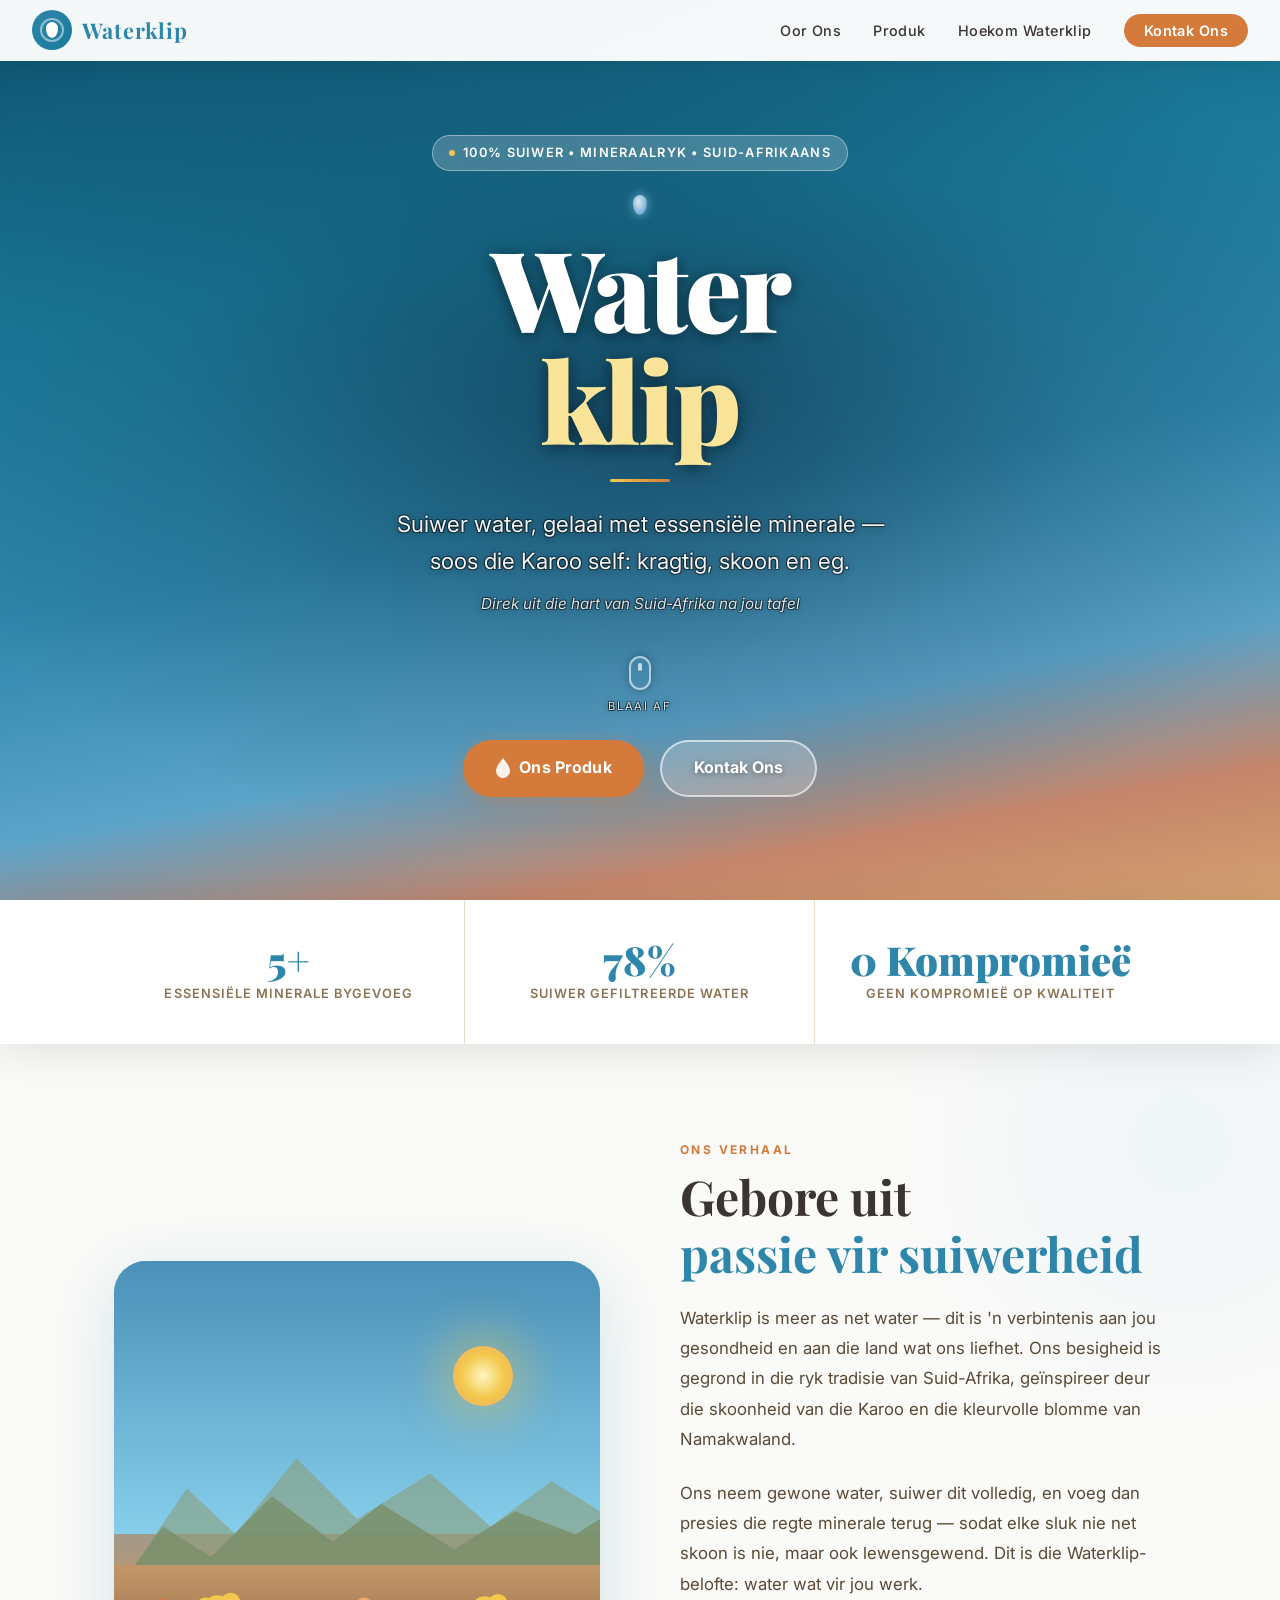
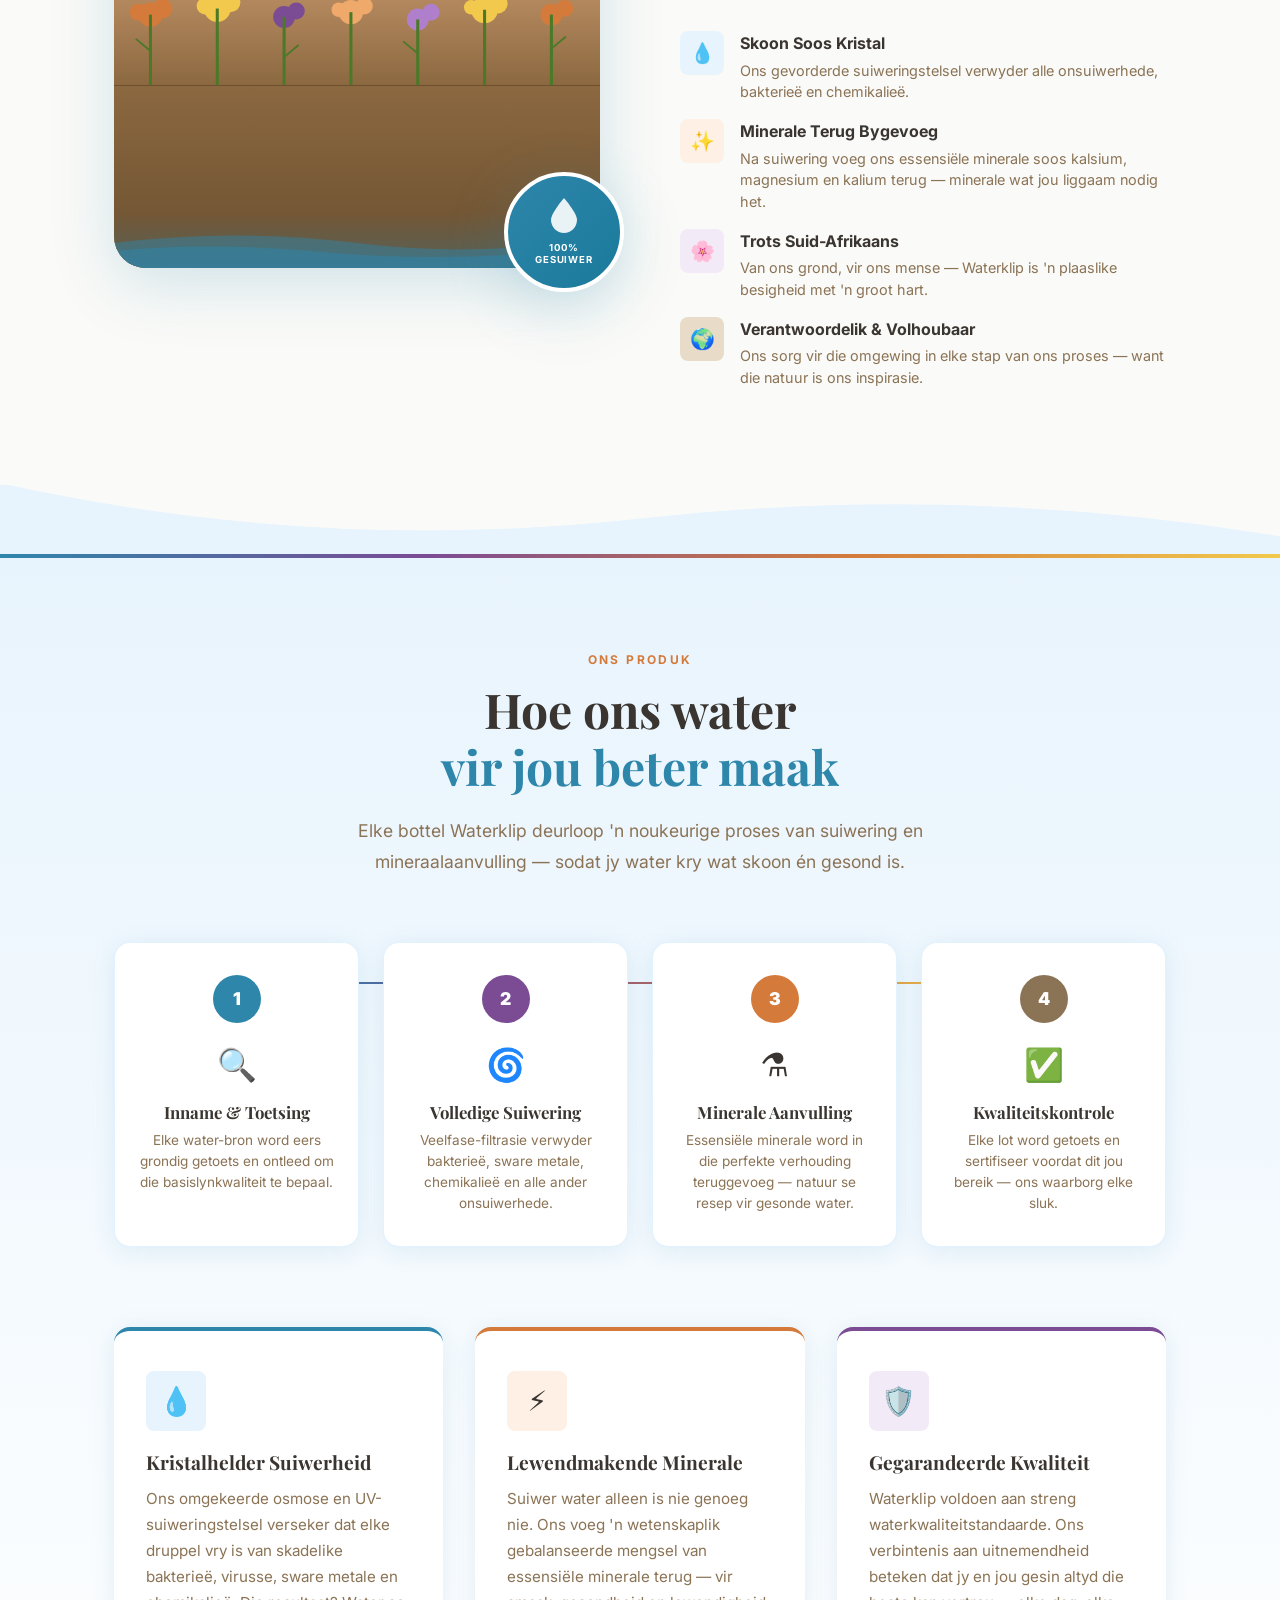
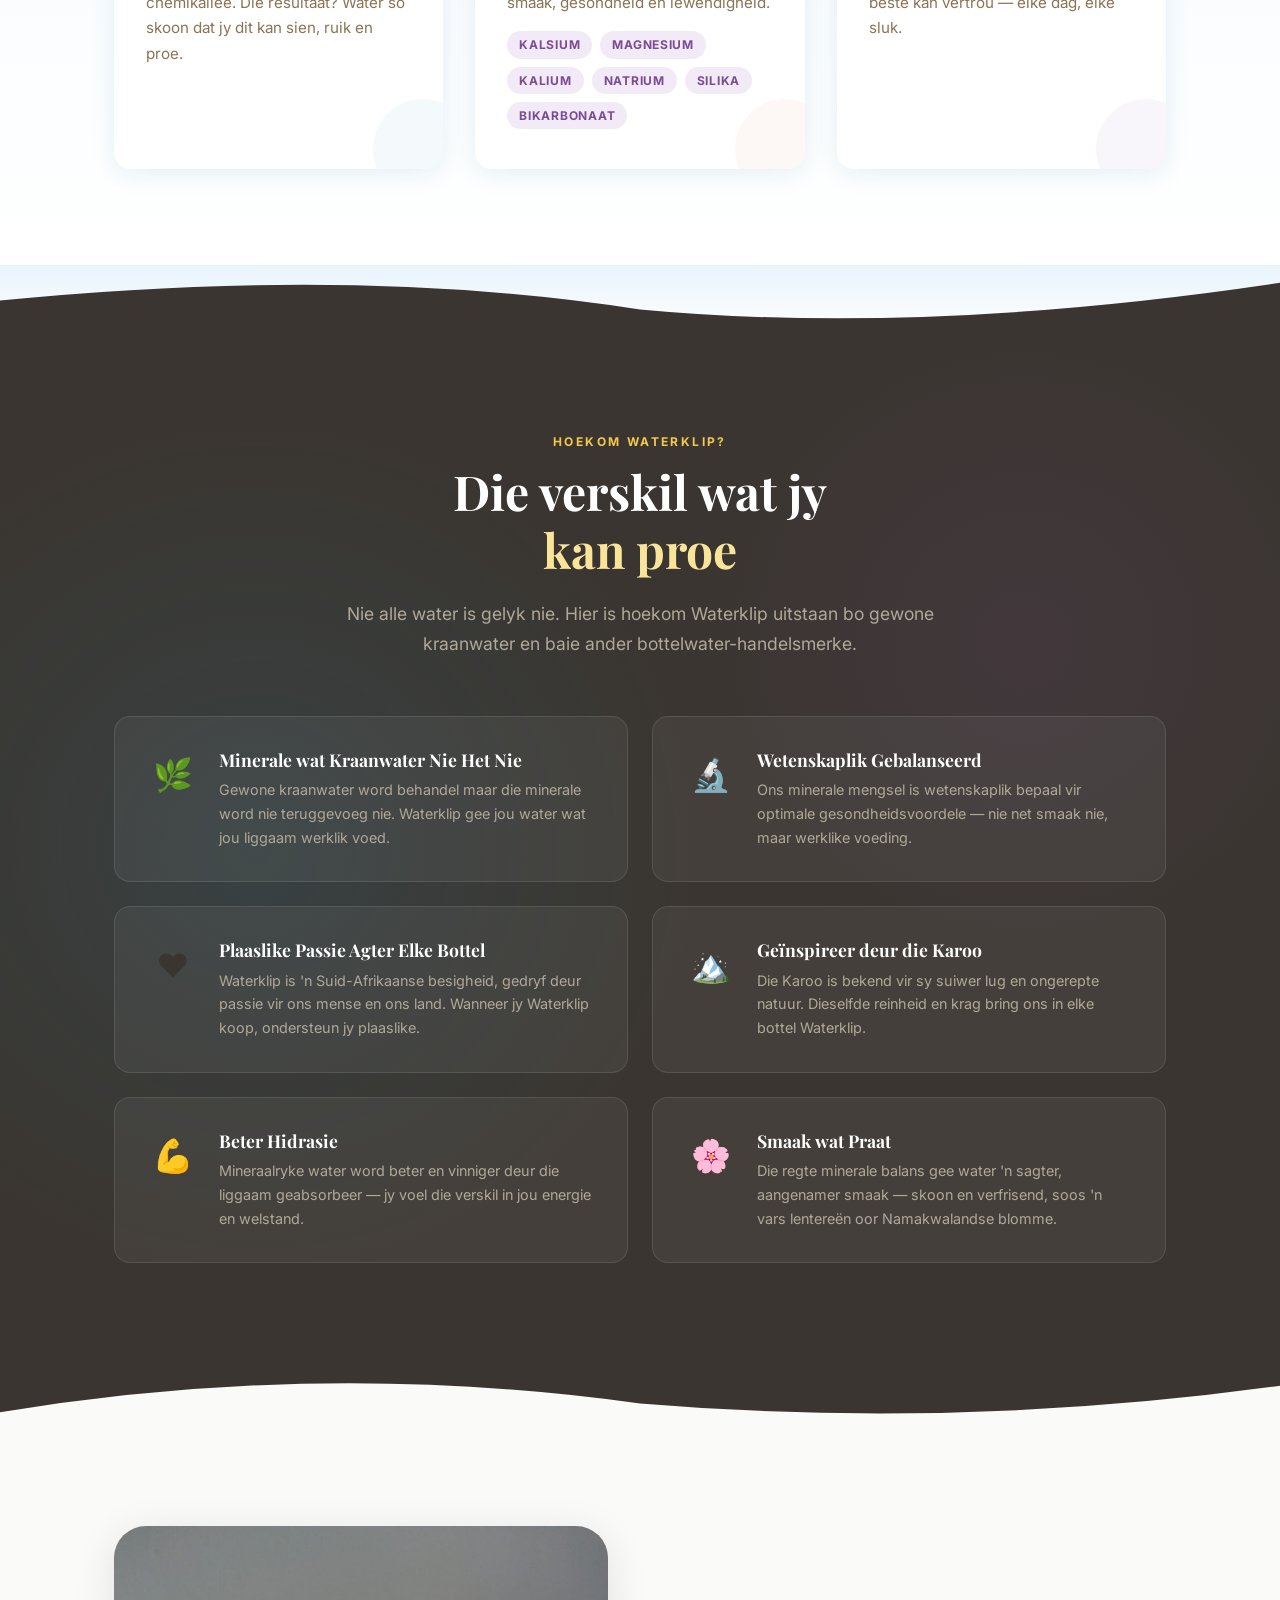
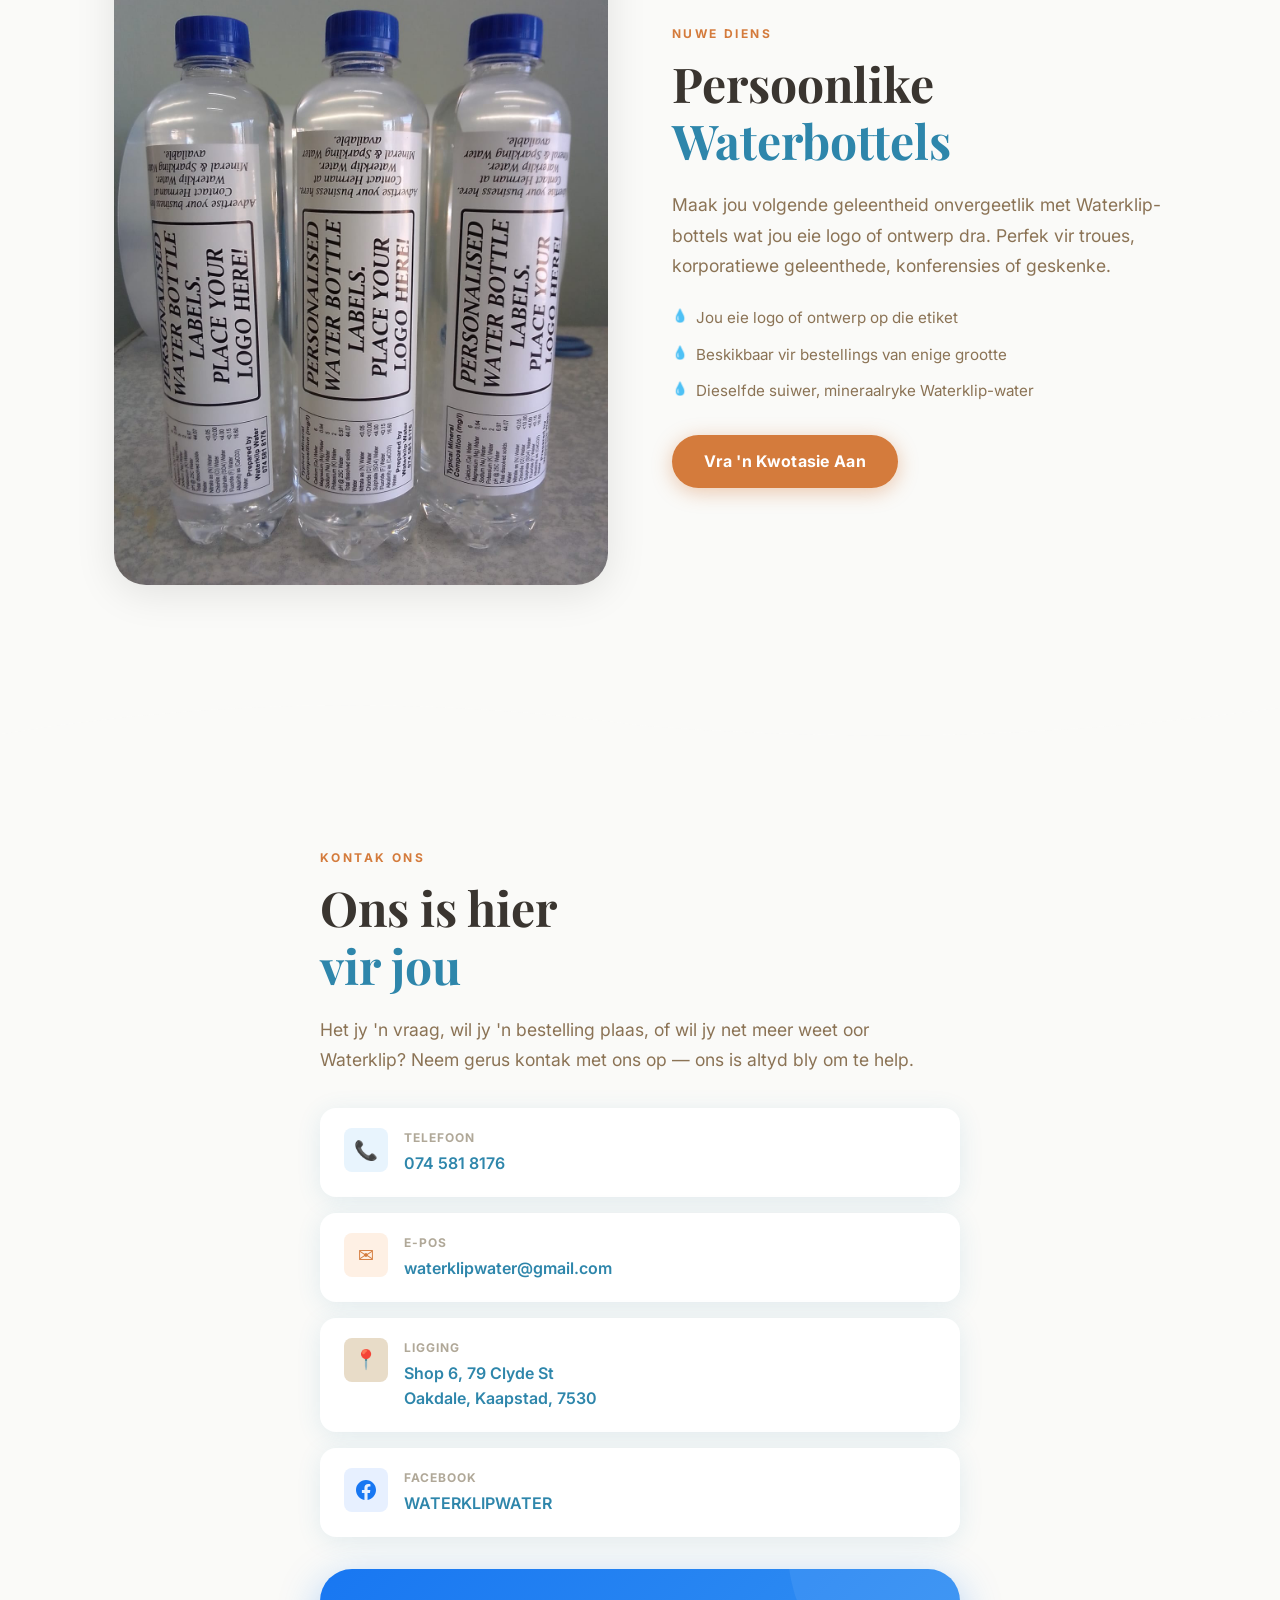
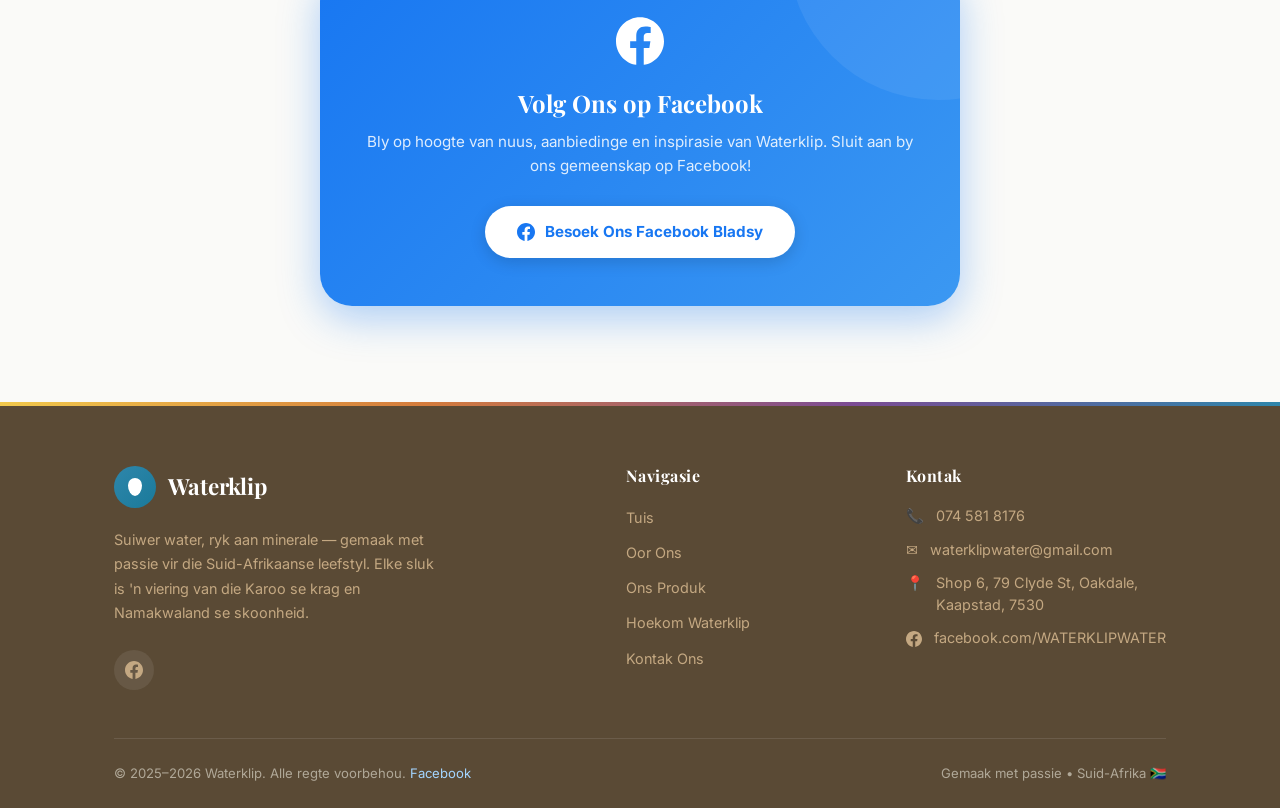
==== commit a973f979: "Fix Afrikaans spelling errors, soft hyphens, and copyright year - Bikarbonaat: replace Cyrillic т wi" ====
--- a/index.html
+++ b/index.html
@@ -289,7 +289,7 @@
             </p>
             <p class="about-story">
               Ons neem gewone water, suiwer dit volledig, en voeg dan presies die regte minerale terug —
-              sodat elke sluk nie net skoon is nie, maar ook lewengewend. Dit is die Waterklip-belofte:
+              sodat elke sluk nie net skoon is nie, maar ook lewensgewend. Dit is die Waterklip-belofte:
               water wat vir jou werk.
             </p>
 
@@ -364,7 +364,7 @@
             <div class="step-icon" aria-hidden="true">🔍</div>
             <h3 class="step-title">Inname &amp; Toetsing</h3>
             <p class="step-desc">
-              Elke water-bron word eers grondig getoets en ontleed om die basslyn kwaliteit te bepaal.
+              Elke water-bron word eers grondig getoets en ontleed om die basislynkwaliteit te bepaal.
             </p>
           </div>
 
@@ -423,7 +423,7 @@
               <span class="mineral-tag" role="listitem">Kalium</span>
               <span class="mineral-tag" role="listitem">Natrium</span>
               <span class="mineral-tag" role="listitem">Silika</span>
-              <span class="mineral-tag" role="listitem">Bikarbonaат</span>
+              <span class="mineral-tag" role="listitem">Bikarbonaat</span>
             </div>
           </div>
 
@@ -431,7 +431,7 @@
             <div class="feature-icon-wrap" aria-hidden="true">🛡️</div>
             <h3 class="feature-title">Gegarandeerde Kwaliteit</h3>
             <p class="feature-body">
-              Waterklip voldoen aan streng water­kwaliteits­standaarde. Ons verbintenis aan uitnemendheid
+              Waterklip voldoen aan streng waterkwaliteitstandaarde. Ons verbintenis aan uitnemendheid
               beteken dat jy en jou gesin altyd die beste kan vertrou — elke dag, elke sluk.
             </p>
           </div>
@@ -787,7 +787,7 @@
       <!-- Bottom bar -->
       <div class="footer-bottom">
         <p class="footer-copy">
-          &copy; 2025 Waterklip. Alle regte voorbehou.
+          &copy; 2025–2026 Waterklip. Alle regte voorbehou.
           <a href="https://www.facebook.com/WATERKLIPWATER/" target="_blank" rel="noopener noreferrer">Facebook</a>
         </p>
         <p class="footer-made">
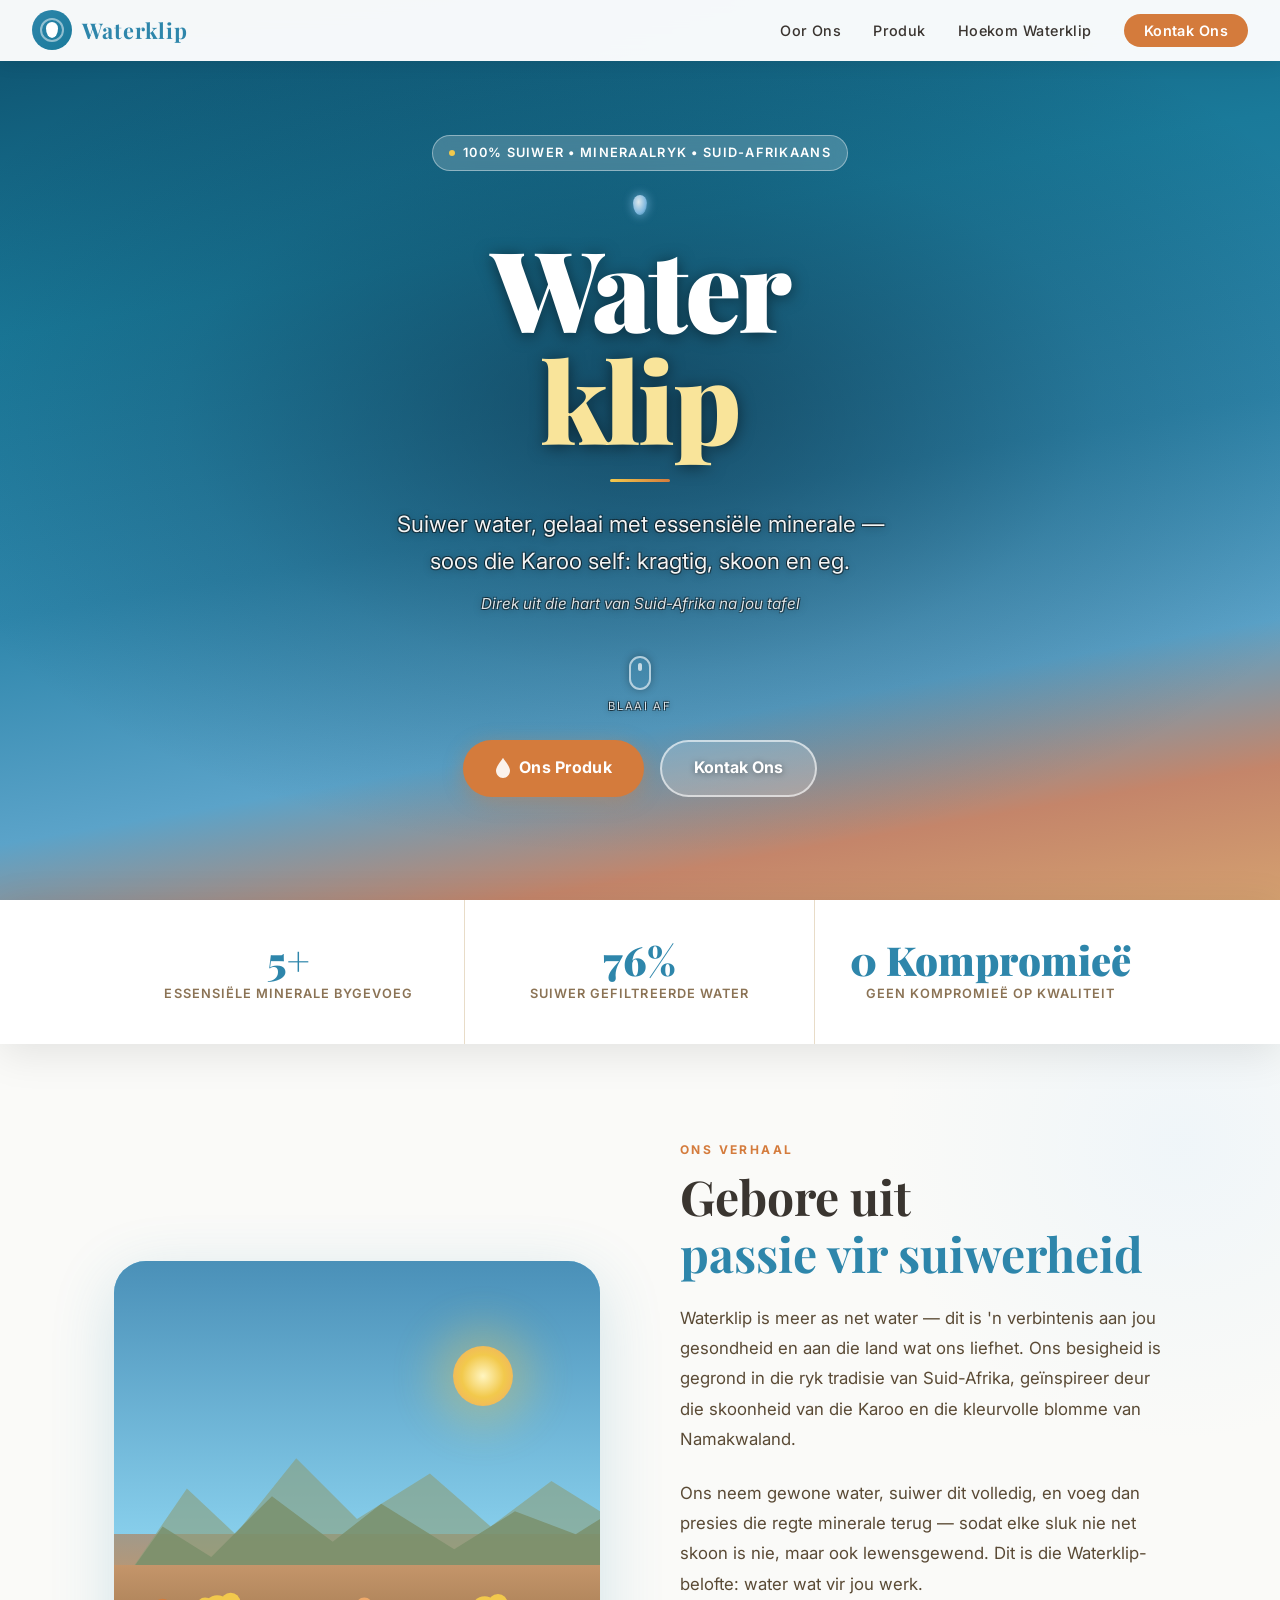
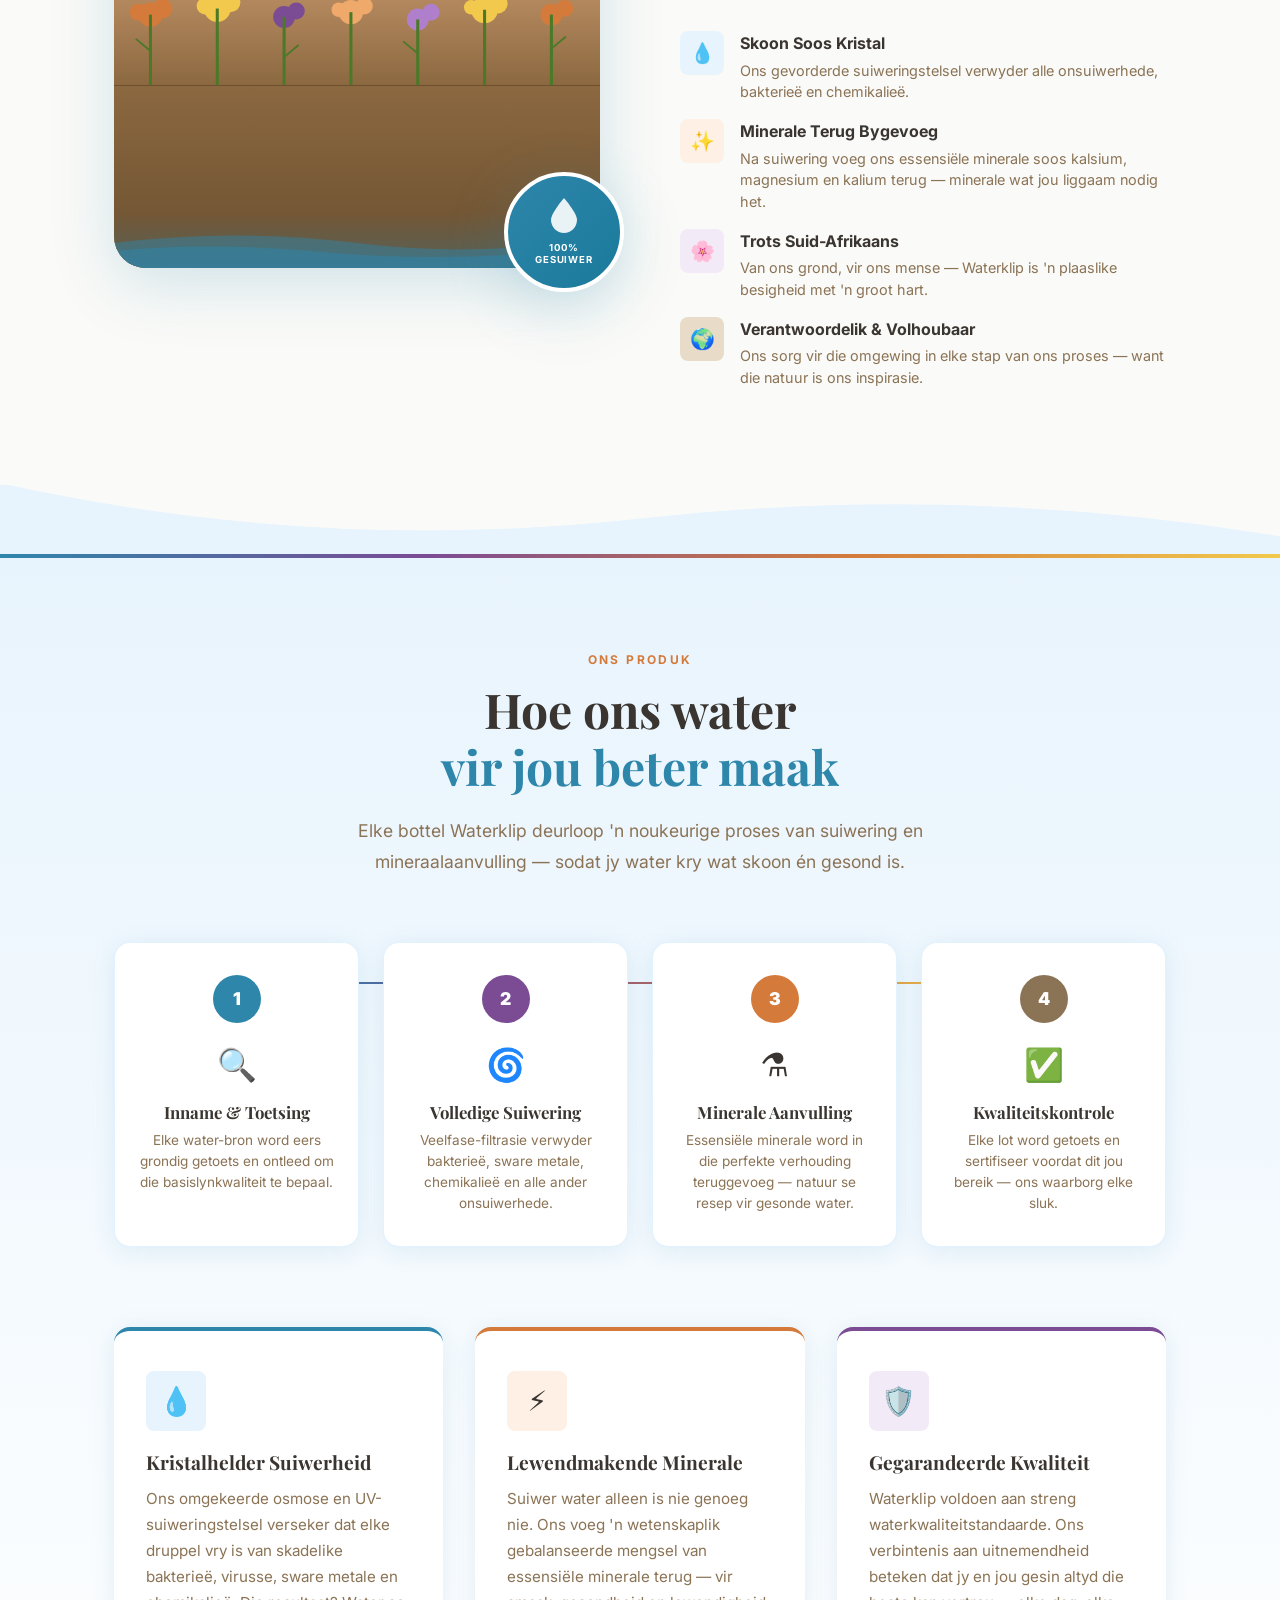
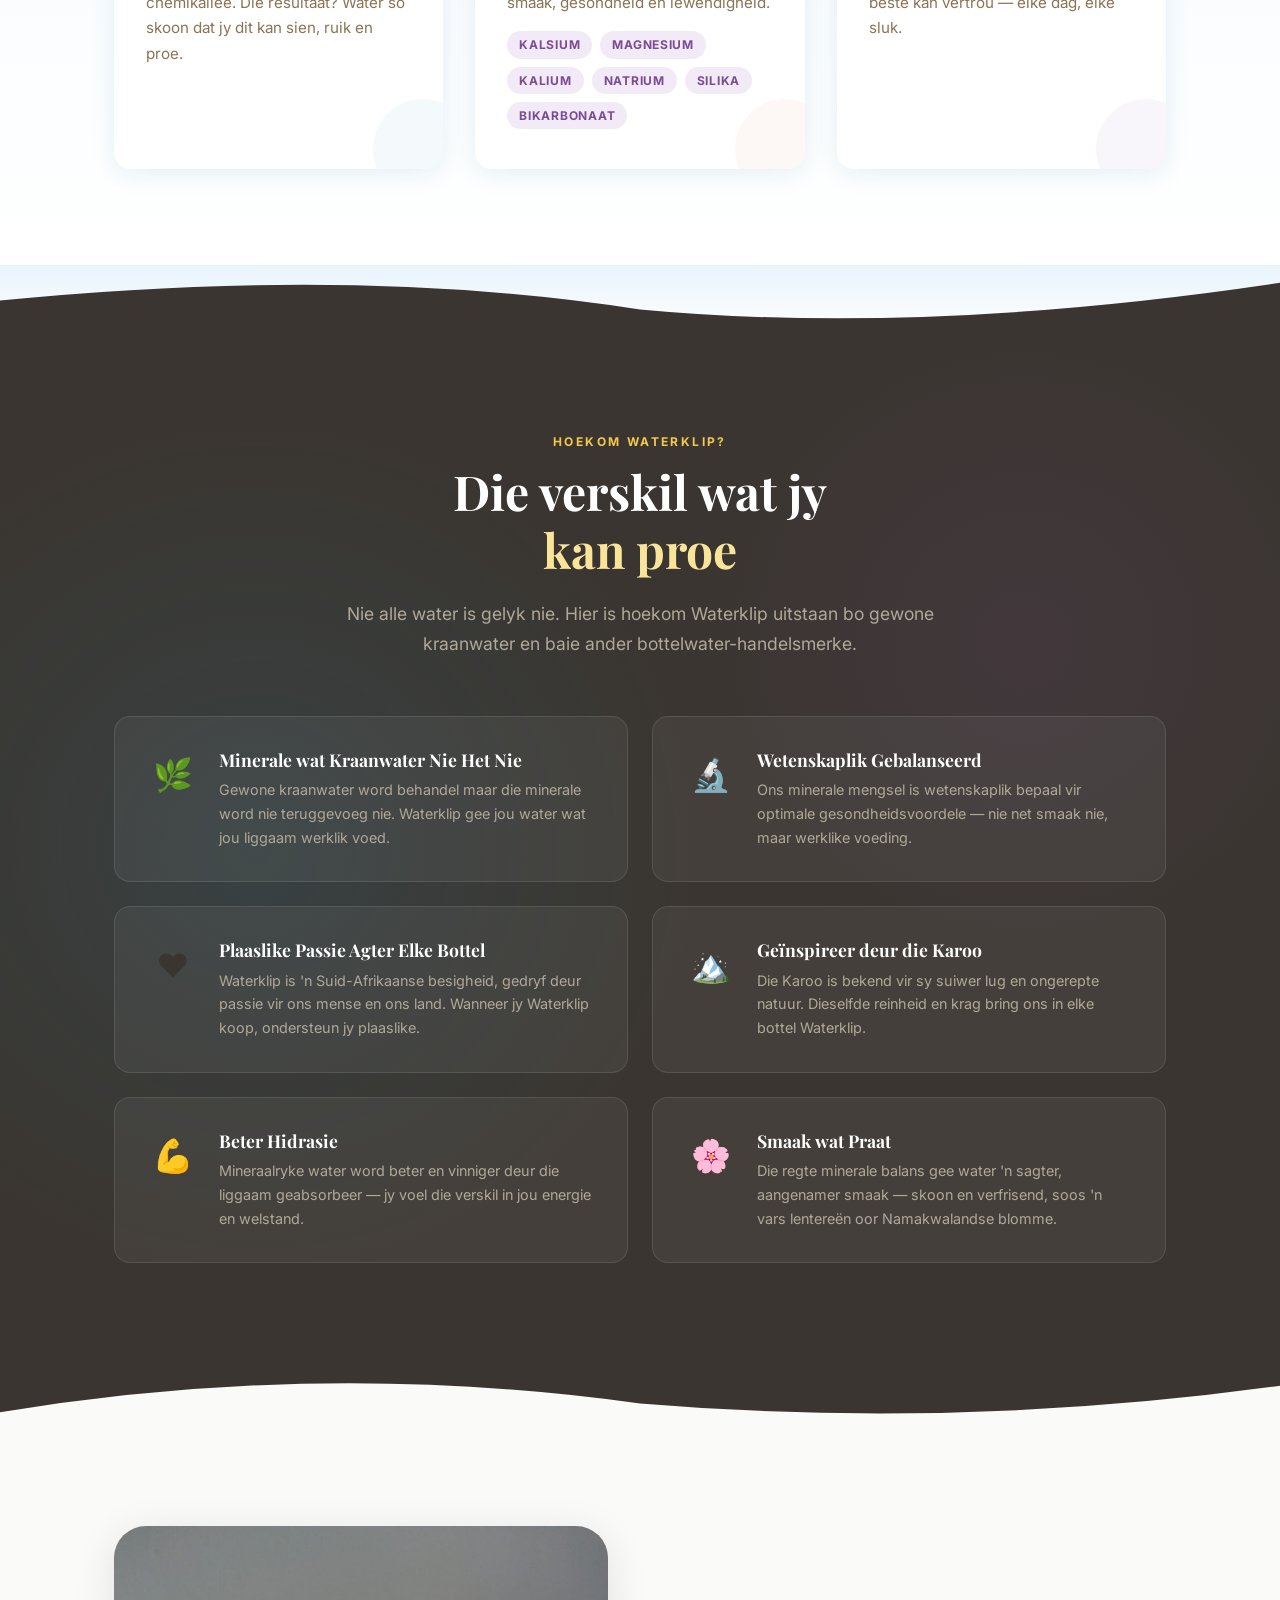
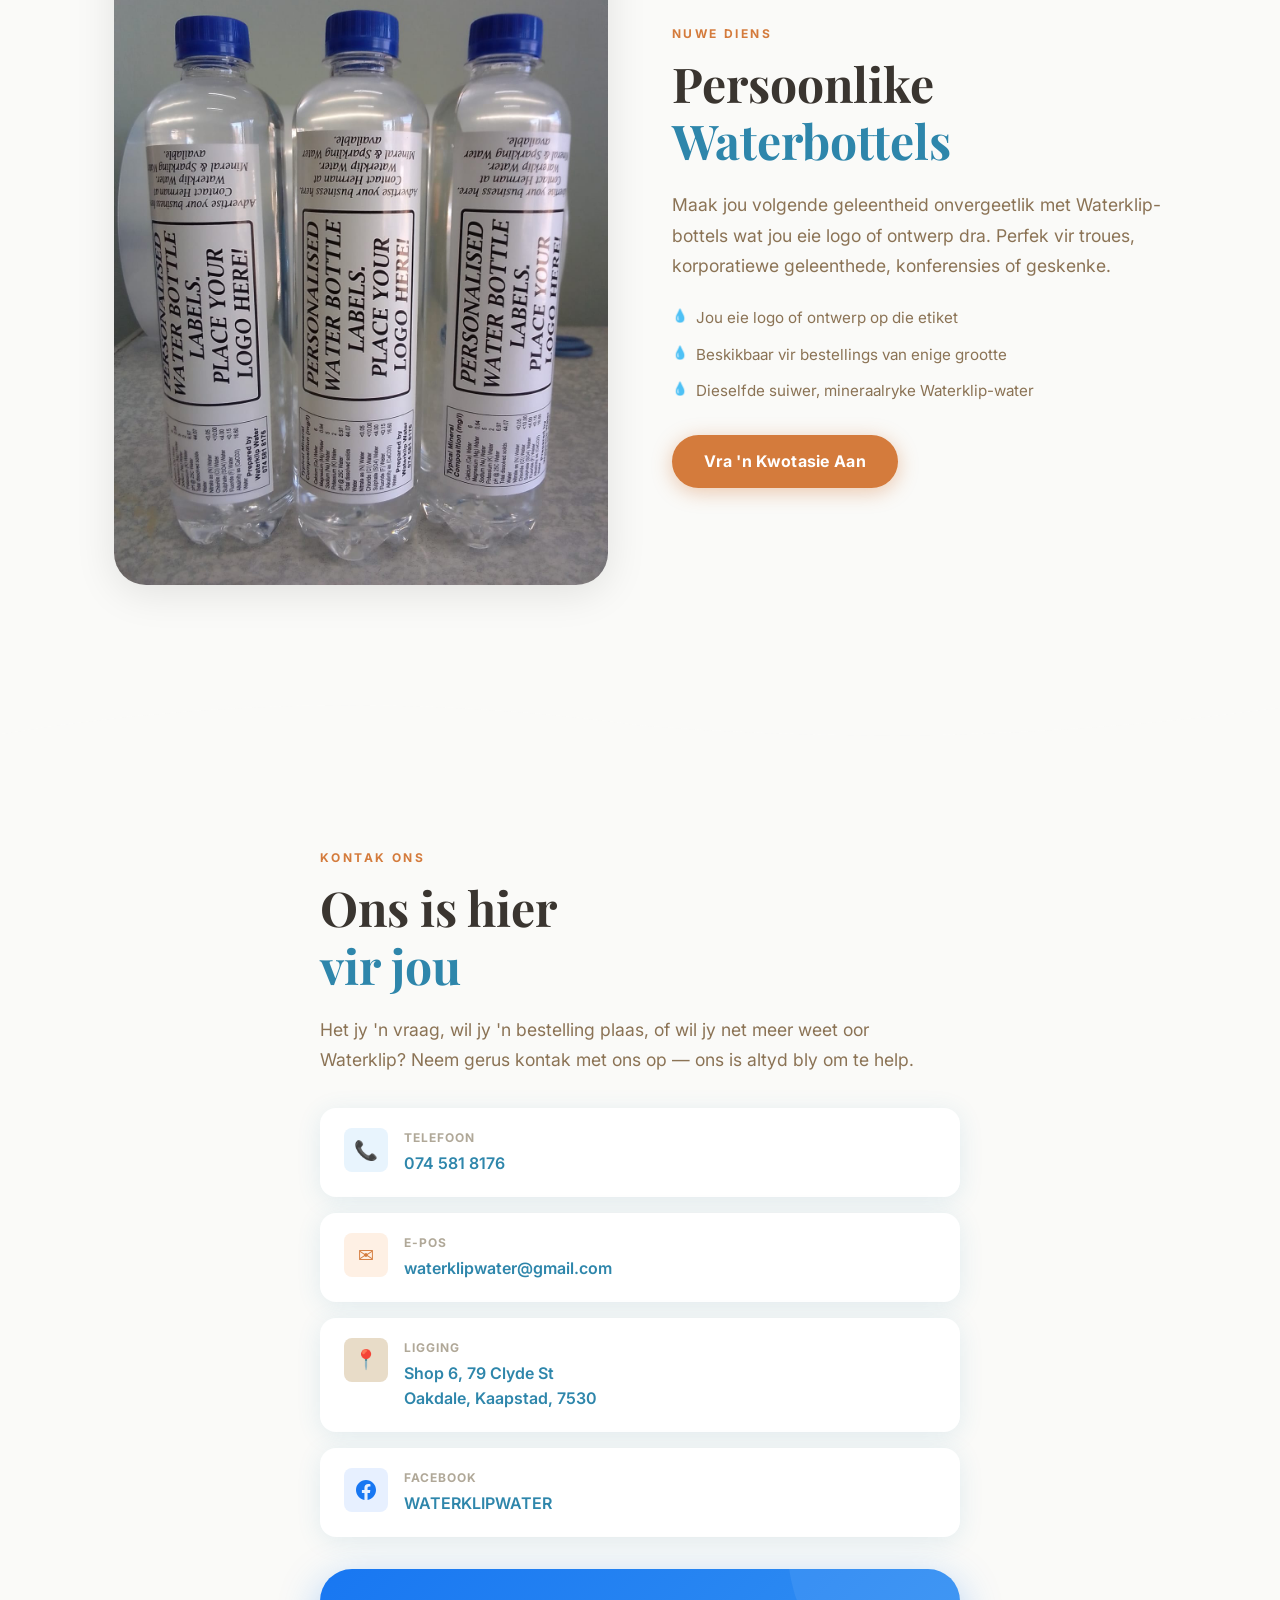
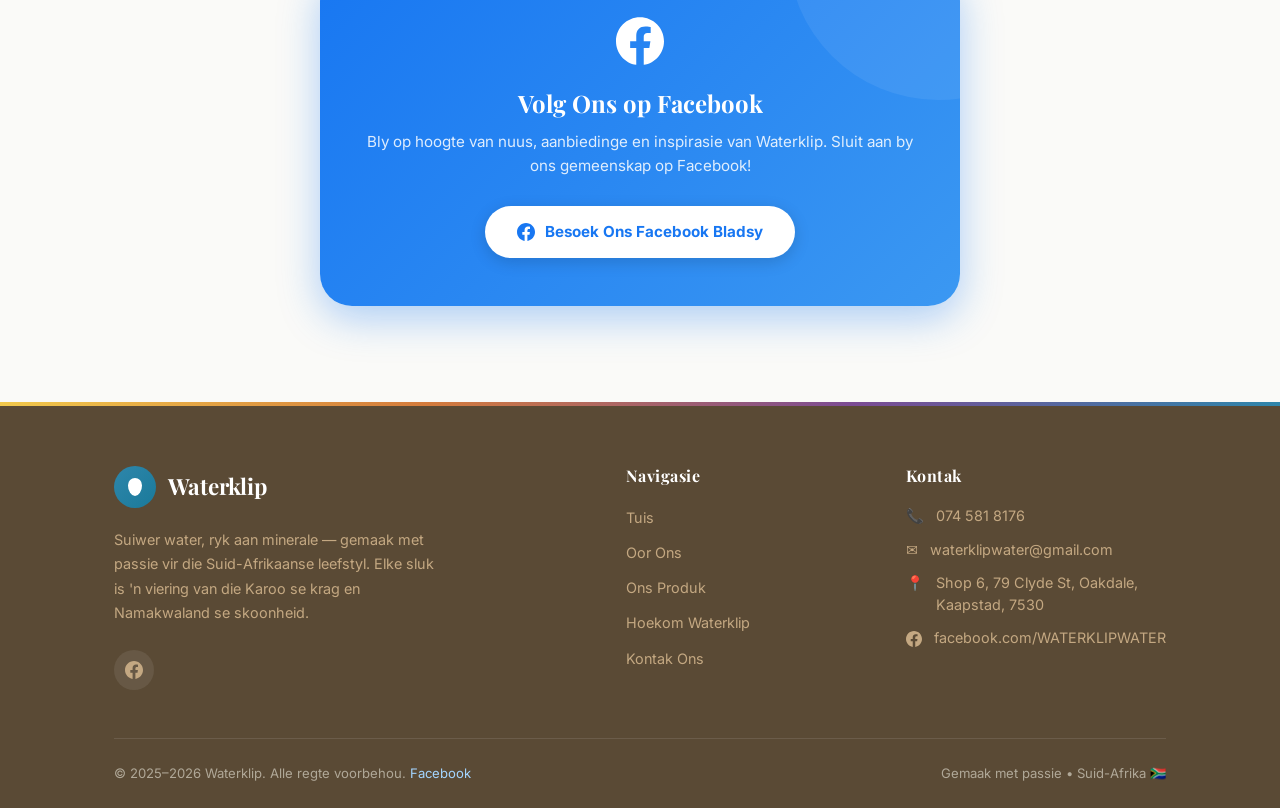
==== commit 6f46828f: "Add Google Search Console site verification meta tag https://claude.ai/code/session_01AYPnV8kh7h8hJX" ====
--- a/index.html
+++ b/index.html
@@ -3,6 +3,7 @@
 <head>
   <meta charset="UTF-8" />
   <meta name="viewport" content="width=device-width, initial-scale=1.0" />
+  <meta name="google-site-verification" content="JJ4mdo5Op7a59PtSXkWVvM50K7Hn_KK9pjSzNbON8KE" />
   <meta name="description" content="Waterklip — Suiwer, mineraalryke drinkwater direk uit die hart van Suid-Afrika. Ons suiwer jou water én voeg essensiële minerale terug." />
   <meta name="keywords" content="Waterklip, suiwer water, drinkwater, mineraalwater, Suid-Afrika" />
   <meta property="og:title" content="Waterklip — Suiwer Water, Ryk aan Minerale" />
